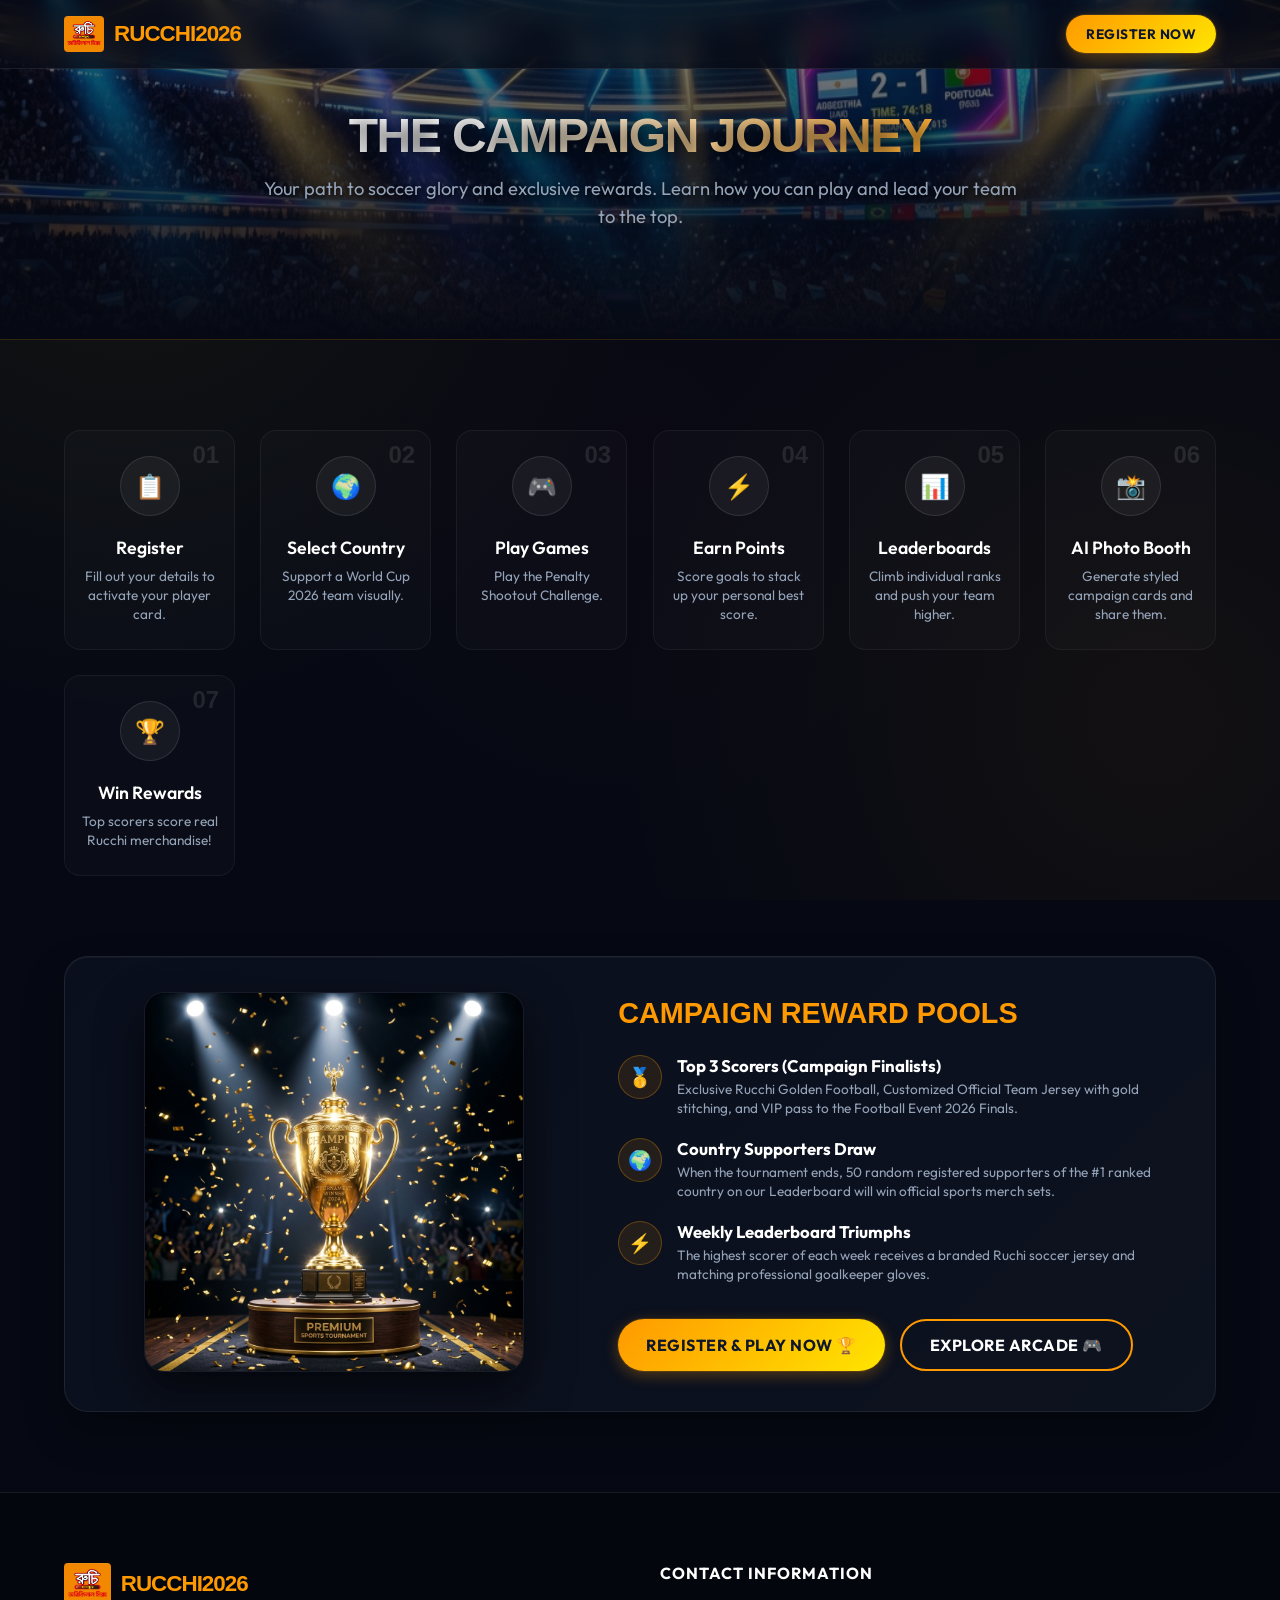
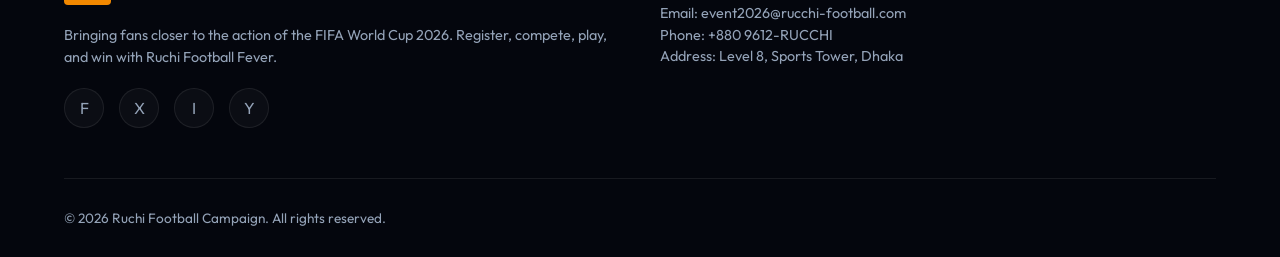
==== campaign.html @ 3c487879 "Initial responsive football campaign site" ====
<!DOCTYPE html>
<html lang="en">
<head>
  <meta charset="UTF-8">
  <meta name="viewport" content="width=device-width, initial-scale=1.0">
  <title>Campaign Overview & Rewards - Ruchi Football 2026</title>
  <link rel="stylesheet" href="styles.css">
</head>
<body>

  <!-- ==========================================
       NAVIGATION BAR
       ========================================== -->
  <nav class="navbar" id="navbar">
    <a href="index.html" class="logo" style="display: flex; align-items: center; gap: 10px;">
      <img src="assets/images/ruchi_logo.jpg" alt="Ruchi Logo" style="height: 36px; width: auto; border-radius: 4px;">
      <span>RUCCHI<span>2026</span></span>
    </a>

    
    <div class="nav-cta">
      <a href="registration.html" class="btn btn-primary" style="padding: 10px 20px; font-size: 0.85rem;">Register Now</a>
    </div>
  </nav>

  <!-- ==========================================
       CAMPAIGN OVERVIEW HEADER
       ========================================== -->
  <section class="subpage-header">
    <div class="hero-parallax-bg" style="background-image: url('assets/images/stadium_hero.png');"></div>
    <div class="subpage-header-content">
      <h2>The Campaign Journey</h2>
      <p>Your path to soccer glory and exclusive rewards. Learn how you can play and lead your team to the top.</p>
    </div>
  </section>

  <section class="campaign-overview-page reveal-item" style="padding-top: 50px;">
    <div class="overview-flow" style="margin-bottom: 80px;">
      <div class="flow-step reveal-item reveal-stagger-1">
        <span class="step-num">01</span>
        <div class="step-icon">📋</div>
        <h3>Register</h3>
        <p>Fill out your details to activate your player card.</p>
      </div>
      <div class="flow-step reveal-item reveal-stagger-2">
        <span class="step-num">02</span>
        <div class="step-icon">🌍</div>
        <h3>Select Country</h3>
        <p>Support a World Cup 2026 team visually.</p>
      </div>
      <div class="flow-step reveal-item reveal-stagger-3">
        <span class="step-num">03</span>
        <div class="step-icon">🎮</div>
        <h3>Play Games</h3>
        <p>Play the Penalty Shootout Challenge.</p>
      </div>
      <div class="flow-step reveal-item reveal-stagger-4">
        <span class="step-num">04</span>
        <div class="step-icon">⚡</div>
        <h3>Earn Points</h3>
        <p>Score goals to stack up your personal best score.</p>
      </div>
      <div class="flow-step reveal-item reveal-stagger-5">
        <span class="step-num">05</span>
        <div class="step-icon">📊</div>
        <h3>Leaderboards</h3>
        <p>Climb individual ranks and push your team higher.</p>
      </div>
      <div class="flow-step reveal-item reveal-stagger-6">
        <span class="step-num">06</span>
        <div class="step-icon">📸</div>
        <h3>AI Photo Booth</h3>
        <p>Generate styled campaign cards and share them.</p>
      </div>
      <div class="flow-step reveal-item reveal-stagger-7">
        <span class="step-num">07</span>
        <div class="step-icon">🏆</div>
        <h3>Win Rewards</h3>
        <p>Top scorers score real Rucchi merchandise!</p>
      </div>
    </div>

    <!-- ==========================================
         REWARDS / WINNER SECTION
         ========================================= -->
    <div class="glass-card rewards-grid reveal-item" style="margin-top: 50px;">
      <div class="rewards-showcase">
        <img src="assets/images/winner_trophy.png" alt="Ruchi Cup Trophy" class="rewards-trophy-img">
      </div>
      
      <div class="rewards-content">
        <h3 style="font-family: var(--font-display); font-size: 1.8rem; text-transform: uppercase; color: var(--primary-neon); margin-bottom: 25px;">Campaign Reward Pools</h3>
        
        <div class="rewards-list">
          <div class="reward-item reveal-item reveal-stagger-1">
            <div class="reward-icon" style="background: rgba(255, 153, 0, 0.1); border-color: rgba(255, 153, 0, 0.3); color: var(--primary-neon);">🥇</div>
            <div class="reward-details">
              <h4>Top 3 Scorers (Campaign Finalists)</h4>
              <p>Exclusive Rucchi Golden Football, Customized Official Team Jersey with gold stitching, and VIP pass to the Football Event 2026 Finals.</p>
            </div>
          </div>
          
          <div class="reward-item reveal-item reveal-stagger-2">
            <div class="reward-icon" style="background: rgba(255, 153, 0, 0.1); border-color: rgba(255, 153, 0, 0.3); color: var(--primary-neon);">🌍</div>
            <div class="reward-details">
              <h4>Country Supporters Draw</h4>
              <p>When the tournament ends, 50 random registered supporters of the #1 ranked country on our Leaderboard will win official sports merch sets.</p>
            </div>
          </div>
          
          <div class="reward-item reveal-item reveal-stagger-3">
            <div class="reward-icon" style="background: rgba(255, 153, 0, 0.1); border-color: rgba(255, 153, 0, 0.3); color: var(--primary-neon);">⚡</div>
            <div class="reward-details">
              <h4>Weekly Leaderboard Triumphs</h4>
              <p>The highest scorer of each week receives a branded Ruchi soccer jersey and matching professional goalkeeper gloves.</p>
            </div>
          </div>
        </div>
        
        <div style="display: flex; gap: 15px;" class="reveal-item reveal-stagger-4">
          <a href="registration.html" class="btn btn-primary">Register & Play Now 🏆</a>
          <a href="games.html" class="btn btn-secondary">Explore arcade 🎮</a>
        </div>
      </div>
    </div>
  </section>

  <!-- ==========================================
       FOOTER
       ========================================== -->
  <footer class="footer">
    <div class="footer-grid">
      <div class="footer-col">
        <a href="index.html" class="logo" style="display: flex; align-items: center; gap: 10px;">
          <img src="assets/images/ruchi_logo.jpg" alt="Ruchi Logo" style="height: 42px; width: auto; border-radius: 4px;">
          <span>RUCCHI<span>2026</span></span>
        </a>
        <p>Bringing fans closer to the action of the FIFA World Cup 2026. Register, compete, play, and win with Ruchi Football Fever.</p>
        <div class="footer-socials">
          <a href="#" class="social-icon">F</a>
          <a href="#" class="social-icon">X</a>
          <a href="#" class="social-icon">I</a>
          <a href="#" class="social-icon">Y</a>
        </div>
      </div>

      
      <div class="footer-col">
        <h4>Contact Information</h4>
        <p>Email: event2026@rucchi-football.com<br>Phone: +880 9612-RUCCHI<br>Address: Level 8, Sports Tower, Dhaka</p>
      </div>
    </div>
    
    <div class="footer-bottom">
      <p>&copy; 2026 Ruchi Football Campaign. All rights reserved.</p>
    </div>
  </footer>

  <!-- Scripts -->
  <script src="app.js"></script>
</body>
</html>
---- styles.css ----
/* ==========================================
   RUCCHI FOOTBALL FEVER 2026 DESIGN SYSTEM
   ========================================== */

@import url('https://fonts.googleapis.com/css2?family=Outfit:wght@300;400;500;600;700;800;900&family=Syncopate:wght@700&display=swap');

:root {
  /* Color Palette (HSL & Hex) */
  --bg-stadium: #060913;
  --bg-stadium-rgb: 6, 9, 19;
  --bg-card: rgba(15, 23, 42, 0.65);
  --bg-card-hover: rgba(23, 37, 66, 0.8);
  
  --primary-neon: #ff9900; /* Ruchi Orange */
  --primary-neon-rgb: 255, 153, 0;
  --accent-red: #d80027;    /* Ruchi Red */
  --accent-red-rgb: 216, 0, 39;
  --accent-blue: #ffe500;   /* Ruchi Yellow */
  --accent-blue-rgb: 255, 229, 0;
  --accent-gold: #ffc107;   /* Trophy Gold */
  
  --text-white: #ffffff;
  --text-gray: #94a3b8;
  --text-dark: #0f172a;
  
  --font-display: 'Syncopate', sans-serif;
  --font-primary: 'Outfit', sans-serif;
  
  --border-glass: rgba(255, 255, 255, 0.08);
  --border-neon: rgba(255, 153, 0, 0.25);
  
  --shadow-neon: 0 0 15px rgba(255, 153, 0, 0.35);
  --shadow-gold: 0 0 15px rgba(255, 193, 7, 0.35);
  --shadow-blue: 0 0 15px rgba(255, 229, 0, 0.35);
  --transition-smooth: all 0.3s cubic-bezier(0.4, 0, 0.2, 1);
}

/* Base Reset & Typography */
* {
  box-sizing: border-box;
  margin: 0;
  padding: 0;
}

html {
  scroll-behavior: smooth;
  font-size: 16px;
  background-color: var(--bg-stadium);
  color: var(--text-white);
  font-family: var(--font-primary);
  overflow-x: hidden;
}

body {
  min-height: 100vh;
  position: relative;
  background-image: 
    radial-gradient(circle at 10% 20%, rgba(255, 229, 0, 0.05) 0%, transparent 40%),
    radial-gradient(circle at 90% 80%, rgba(255, 153, 0, 0.05) 0%, transparent 40%),
    radial-gradient(circle at 50% 50%, rgba(216, 0, 39, 0.02) 0%, transparent 50%);
  background-attachment: fixed;
}

/* Custom Scrollbar */
::-webkit-scrollbar {
  width: 10px;
}
::-webkit-scrollbar-track {
  background: var(--bg-stadium);
}
::-webkit-scrollbar-thumb {
  background: rgba(255, 153, 0, 0.2);
  border-radius: 5px;
  border: 2px solid var(--bg-stadium);
}
::-webkit-scrollbar-thumb:hover {
  background: var(--primary-neon);
}

/* ==========================================
   REUSABLE COMPONENTS & UTILITIES
   ========================================== */

section {
  padding: 100px 5% 80px 5%;
  max-width: 1400px;
  margin: 0 auto;
  position: relative;
}

.section-title {
  text-align: center;
  margin-bottom: 50px;
}

.section-title h2 {
  font-family: var(--font-display);
  font-size: 2.5rem;
  letter-spacing: -1px;
  text-transform: uppercase;
  margin-bottom: 15px;
  background: linear-gradient(135deg, #fff 30%, var(--primary-neon));
  -webkit-background-clip: text;
  -webkit-text-fill-color: transparent;
}

.section-title p {
  color: var(--text-gray);
  font-size: 1.1rem;
  max-width: 600px;
  margin: 0 auto;
}

/* Buttons */
.btn {
  display: inline-flex;
  align-items: center;
  justify-content: center;
  gap: 10px;
  padding: 14px 28px;
  border-radius: 50px;
  font-family: var(--font-primary);
  font-weight: 700;
  font-size: 1rem;
  text-transform: uppercase;
  letter-spacing: 0.5px;
  cursor: pointer;
  transition: var(--transition-smooth);
  text-decoration: none;
  border: none;
}

.btn-primary {
  background: linear-gradient(135deg, var(--primary-neon), #ffe500);
  color: var(--text-dark);
  box-shadow: 0 4px 15px rgba(255, 153, 0, 0.3), 0 0 0 1px rgba(255, 153, 0, 0.15);
  position: relative;
  overflow: hidden;
}

.btn-primary::after {
  content: '';
  position: absolute;
  top: 0;
  left: -50%;
  width: 200%;
  height: 100%;
  background: linear-gradient(
    to right,
    rgba(255, 255, 255, 0) 0%,
    rgba(255, 255, 255, 0.3) 50%,
    rgba(255, 255, 255, 0) 100%
  );
  transform: skewX(-25deg);
  transition: 0.75s;
  opacity: 0;
}

.btn-primary:hover {
  transform: translateY(-3px);
  box-shadow: 0 0 25px rgba(255, 153, 0, 0.6);
}

.btn-primary:hover::after {
  left: 125%;
  opacity: 1;
}

.btn-secondary {
  background: transparent;
  color: var(--text-white);
  border: 2px solid var(--primary-neon);
}

.btn-secondary:hover {
  background: rgba(255, 153, 0, 0.1);
  transform: translateY(-3px);
  box-shadow: var(--shadow-neon);
}

.btn-accent {
  background: linear-gradient(135deg, var(--accent-red), #e6004c);
  color: var(--text-white);
  box-shadow: 0 0 15px rgba(255, 51, 102, 0.4);
}

.btn-accent:hover {
  transform: translateY(-3px);
  box-shadow: 0 0 25px rgba(255, 51, 102, 0.6);
}

.btn-disabled {
  background: rgba(255, 255, 255, 0.05);
  border: 1px solid rgba(255, 255, 255, 0.1);
  color: var(--text-gray);
  cursor: not-allowed;
  pointer-events: none;
}

/* Glass Card */
.glass-card {
  background: linear-gradient(135deg, rgba(15, 23, 42, 0.45), rgba(30, 41, 59, 0.3));
  backdrop-filter: blur(20px);
  -webkit-backdrop-filter: blur(20px);
  border: 1px solid rgba(255, 255, 255, 0.08);
  border-radius: 24px;
  padding: 35px;
  box-shadow: 0 20px 40px rgba(0, 0, 0, 0.3), inset 0 1px 1px rgba(255, 255, 255, 0.05);
  transition: transform 0.4s cubic-bezier(0.165, 0.84, 0.44, 1),
              border-color 0.3s ease,
              box-shadow 0.3s ease,
              background 0.3s ease;
}

.glass-card:hover {
  border-color: rgba(255, 153, 0, 0.35);
  background: linear-gradient(135deg, rgba(23, 37, 66, 0.65), rgba(15, 23, 42, 0.5));
  transform: translateY(-8px);
  box-shadow: 0 25px 50px rgba(0, 0, 0, 0.4), 
              0 0 20px rgba(255, 153, 0, 0.15);
}

/* ==========================================
   NAVIGATION BAR
   ========================================== */

.navbar {
  position: fixed;
  top: 0;
  left: 0;
  width: 100%;
  z-index: 1000;
  background: rgba(6, 9, 19, 0.75);
  backdrop-filter: blur(12px);
  -webkit-backdrop-filter: blur(12px);
  border-bottom: 1px solid var(--border-glass);
  padding: 15px 5%;
  display: flex;
  justify-content: space-between;
  align-items: center;
  transition: var(--transition-smooth);
}

.navbar.scrolled {
  padding: 10px 5%;
  background: rgba(6, 9, 19, 0.95);
  box-shadow: 0 5px 25px rgba(0,0,0,0.5);
}

.logo {
  display: flex;
  align-items: center;
  gap: 10px;
  font-family: var(--font-display);
  font-size: 1.4rem;
  font-weight: 700;
  color: var(--text-white);
  text-decoration: none;
  letter-spacing: -1px;
}

.logo span {
  color: var(--primary-neon);
}

.logo-ball {
  display: inline-block;
  animation: rotateBall 15s linear infinite;
}

@keyframes rotateBall {
  to { transform: rotate(360deg); }
}

.nav-links {
  display: flex;
  list-style: none;
  gap: 25px;
}

.nav-links a {
  color: var(--text-gray);
  text-decoration: none;
  font-weight: 500;
  font-size: 0.95rem;
  transition: var(--transition-smooth);
  position: relative;
  padding: 5px 0;
}

.nav-links a:hover,
.nav-links a.active {
  color: var(--primary-neon);
}

.nav-links a::after {
  content: '';
  position: absolute;
  bottom: 0;
  left: 0;
  width: 0;
  height: 2px;
  background: var(--primary-neon);
  transition: var(--transition-smooth);
}

.nav-links a:hover::after,
.nav-links a.active::after {
  width: 100%;
}

.nav-cta {
  display: flex;
  align-items: center;
}

.menu-toggle {
  display: none;
  flex-direction: column;
  gap: 5px;
  cursor: pointer;
}

.menu-toggle span {
  display: block;
  width: 25px;
  height: 3px;
  background-color: var(--text-white);
  border-radius: 3px;
  transition: var(--transition-smooth);
}

/* ==========================================
   HERO SECTION
   ========================================== */

.hero {
  min-height: 100vh;
  display: flex;
  align-items: center;
  justify-content: center;
  padding-top: 120px;
  position: relative;
  overflow: hidden;
}

.hero::before {
  content: '';
  position: absolute;
  top: 0;
  left: 0;
  width: 100%;
  height: 100%;
  background: linear-gradient(180deg, rgba(6, 9, 19, 0.4) 0%, var(--bg-stadium) 100%);
  z-index: 1;
}

.hero-parallax-bg {
  position: absolute;
  top: 0;
  left: 0;
  width: 100%;
  height: 135%;
  background-size: cover;
  background-position: center;
  background-repeat: no-repeat;
  z-index: 0;
  will-change: transform;
  transform: translate3d(0, 0, 0);
}

.hero-content {
  z-index: 2;
  text-align: center;
  max-width: 900px;
  display: flex;
  flex-direction: column;
  align-items: center;
}

.badge-tag {
  background: rgba(255, 153, 0, 0.1);
  color: var(--primary-neon);
  border: 1px solid rgba(255, 153, 0, 0.3);
  padding: 8px 16px;
  border-radius: 50px;
  font-weight: 700;
  font-size: 0.85rem;
  letter-spacing: 2px;
  text-transform: uppercase;
  margin-bottom: 25px;
  box-shadow: 0 0 10px rgba(255, 153, 0, 0.1);
  animation: pulseNeon 2s infinite alternate;
}

@keyframes pulseNeon {
  from { box-shadow: 0 0 5px rgba(255, 153, 0, 0.1); }
  to { box-shadow: 0 0 15px rgba(255, 153, 0, 0.4); border-color: var(--primary-neon); }
}

.hero-content h1 {
  font-family: var(--font-display);
  font-size: clamp(2.5rem, 6vw, 4.5rem);
  text-transform: uppercase;
  line-height: 1.05;
  letter-spacing: -2px;
  margin-bottom: 20px;
  text-shadow: 0 0 30px rgba(0,0,0,0.8);
}

.hero-content h1 span {
  display: block;
  background: linear-gradient(90deg, var(--primary-neon), var(--accent-blue));
  -webkit-background-clip: text;
  -webkit-text-fill-color: transparent;
}

.hero-content p {
  font-size: clamp(1rem, 2vw, 1.25rem);
  color: var(--text-gray);
  max-width: 650px;
  margin-bottom: 40px;
  line-height: 1.6;
}

.hero-actions {
  display: flex;
  gap: 20px;
  margin-bottom: 50px;
}

/* Countdown Timer */
.countdown-container {
  display: flex;
  gap: 15px;
  background: rgba(15, 23, 42, 0.5);
  backdrop-filter: blur(10px);
  border: 1px solid var(--border-glass);
  padding: 20px 30px;
  border-radius: 20px;
  box-shadow: 0 15px 35px rgba(0,0,0,0.3);
}

.countdown-box {
  display: flex;
  flex-direction: column;
  align-items: center;
  min-width: 80px;
}

.countdown-num {
  font-family: var(--font-display);
  font-size: 2.2rem;
  color: var(--primary-neon);
  text-shadow: var(--shadow-neon);
}

.countdown-label {
  font-size: 0.75rem;
  text-transform: uppercase;
  color: var(--text-gray);
  letter-spacing: 1px;
  margin-top: 5px;
}

.countdown-divider {
  font-family: var(--font-display);
  font-size: 2rem;
  color: rgba(255, 255, 255, 0.2);
  align-self: center;
}

/* ==========================================
   CAMPAIGN OVERVIEW (JOURNEY)
   ========================================== */

.overview-flow {
  display: grid;
  grid-template-columns: repeat(auto-fit, minmax(170px, 1fr));
  gap: 25px;
  margin-top: 40px;
  position: relative;
}

.flow-step {
  text-align: center;
  position: relative;
  padding: 25px 15px;
  background: rgba(255, 255, 255, 0.02);
  border: 1px solid rgba(255,255,255,0.05);
  border-radius: 16px;
  transition: var(--transition-smooth);
}

.flow-step:hover {
  transform: translateY(-5px);
  background: rgba(255, 153, 0, 0.05);
  border-color: rgba(255, 153, 0, 0.2);
  box-shadow: var(--shadow-neon);
}

.step-num {
  position: absolute;
  top: 10px;
  right: 15px;
  font-family: var(--font-display);
  font-size: 1.5rem;
  color: rgba(255, 255, 255, 0.1);
  font-weight: 800;
  transition: var(--transition-smooth);
}

.flow-step:hover .step-num {
  color: var(--primary-neon);
  text-shadow: var(--shadow-neon);
}

.step-icon {
  width: 60px;
  height: 60px;
  border-radius: 50%;
  background: rgba(255, 255, 255, 0.05);
  display: flex;
  align-items: center;
  justify-content: center;
  margin: 0 auto 20px auto;
  font-size: 1.5rem;
  color: var(--accent-blue);
  border: 1px solid rgba(255,255,255,0.1);
  transition: var(--transition-smooth);
}

.flow-step:hover .step-icon {
  background: var(--primary-neon);
  color: var(--text-dark);
  border-color: var(--primary-neon);
  box-shadow: var(--shadow-neon);
  transform: scale(1.1);
}

.flow-step h3 {
  font-size: 1.1rem;
  font-weight: 600;
  margin-bottom: 8px;
}

.flow-step p {
  font-size: 0.85rem;
  color: var(--text-gray);
  line-height: 1.4;
}

/* ==========================================
   REGISTRATION & COUNTRY SELECTION
   ========================================== */

.registration-container {
  display: grid;
  grid-template-columns: 1fr;
  gap: 40px;
  max-width: 900px;
  margin: 0 auto;
}

.reg-form-wrap {
  width: 100%;
}

.reg-grid {
  display: grid;
  grid-template-columns: 1fr 1fr;
  gap: 20px;
  margin-bottom: 25px;
}

.form-group {
  display: flex;
  flex-direction: column;
  gap: 8px;
}

.form-group.full-width {
  grid-column: 1 / -1;
}

.form-group label {
  font-size: 0.9rem;
  font-weight: 600;
  color: var(--text-white);
  letter-spacing: 0.5px;
  text-transform: uppercase;
}

.form-group input,
.form-group select {
  background: rgba(15, 23, 42, 0.7);
  border: 1px solid var(--border-glass);
  padding: 14px 18px;
  border-radius: 12px;
  color: var(--text-white);
  font-family: var(--font-primary);
  font-size: 1rem;
  transition: var(--transition-smooth);
}

.form-group input:focus,
.form-group select:focus {
  outline: none;
  border-color: var(--primary-neon);
  box-shadow: 0 0 10px rgba(255, 153, 0, 0.2);
}

/* Image Upload Block */
.image-upload-box {
  border: 2px dashed rgba(255, 255, 255, 0.15);
  padding: 20px;
  border-radius: 12px;
  text-align: center;
  cursor: pointer;
  transition: var(--transition-smooth);
  background: rgba(255, 255, 255, 0.01);
  position: relative;
  overflow: hidden;
}

.image-upload-box:hover {
  border-color: var(--primary-neon);
  background: rgba(255, 153, 0, 0.02);
}

.upload-icon {
  font-size: 2rem;
  color: var(--text-gray);
  margin-bottom: 10px;
}

.image-upload-box p {
  font-size: 0.85rem;
  color: var(--text-gray);
}

.image-upload-box input[type="file"] {
  position: absolute;
  top: 0;
  left: 0;
  width: 100%;
  height: 100%;
  opacity: 0;
  cursor: pointer;
}

.uploaded-preview-img {
  width: 80px;
  height: 80px;
  border-radius: 50%;
  object-fit: cover;
  border: 2px solid var(--primary-neon);
  margin-top: 10px;
}

/* Terms checkbox */
.terms-wrap {
  display: flex;
  align-items: center;
  gap: 10px;
  margin-bottom: 30px;
}

.terms-wrap input[type="checkbox"] {
  width: 18px;
  height: 18px;
  accent-color: var(--primary-neon);
  cursor: pointer;
}

.terms-wrap label {
  font-size: 0.85rem;
  color: var(--text-gray);
  cursor: pointer;
}

/* Country Selection UI */
.country-selection-ui {
  margin-top: 40px;
  border-top: 1px solid var(--border-glass);
  padding-top: 40px;
}

.country-grid {
  display: grid;
  grid-template-columns: repeat(auto-fill, minmax(130px, 1fr));
  gap: 15px;
  margin-top: 20px;
}

.country-card {
  background: rgba(15, 23, 42, 0.6);
  border: 1px solid var(--border-glass);
  border-radius: 12px;
  padding: 15px;
  text-align: center;
  cursor: pointer;
  position: relative;
  transition: var(--transition-smooth);
}

.country-card:hover {
  background: rgba(255, 255, 255, 0.05);
  border-color: rgba(255, 255, 255, 0.15);
  transform: translateY(-2px);
}

.country-card.selected {
  border-color: var(--primary-neon);
  background: rgba(255, 153, 0, 0.08);
  box-shadow: var(--shadow-neon);
}
.flag-img {
  height: 32px;
  width: 48px;
  border-radius: 4px;
  margin: 0 auto 8px auto;
  display: block;
  box-shadow: 0 4px 10px rgba(0,0,0,0.35);
  border: 1px solid rgba(255, 255, 255, 0.1);
  object-fit: cover;
}

.country-name {
  font-size: 0.9rem;
  font-weight: 700;
  display: block;
  margin-bottom: 10px;
  color: var(--text-white);
}

.support-btn {
  font-size: 0.75rem;
  padding: 5px 10px;
  background: rgba(255, 255, 255, 0.05);
  border: 1px solid rgba(255, 255, 255, 0.15);
  border-radius: 20px;
  color: var(--text-gray);
  font-weight: 700;
  transition: var(--transition-smooth);
}

.country-card:hover .support-btn {
  color: var(--text-white);
  background: rgba(255,255,255,0.1);
}

.country-card.selected .support-btn {
  background: var(--primary-neon);
  color: var(--text-dark);
  border-color: var(--primary-neon);
}

.checkmark {
  position: absolute;
  top: 8px;
  right: 8px;
  width: 18px;
  height: 18px;
  background: var(--primary-neon);
  color: var(--text-dark);
  border-radius: 50%;
  font-size: 0.7rem;
  display: flex;
  align-items: center;
  justify-content: center;
  font-weight: 800;
  opacity: 0;
  transform: scale(0.5);
  transition: var(--transition-smooth);
}

.country-card.selected .checkmark {
  opacity: 1;
  transform: scale(1);
}

/* Success Card State */
.reg-success-card {
  text-align: center;
  padding: 50px 30px;
}

.success-badge {
  width: 80px;
  height: 80px;
  border-radius: 50%;
  background: rgba(255, 153, 0, 0.1);
  color: var(--primary-neon);
  font-size: 3rem;
  display: flex;
  align-items: center;
  justify-content: center;
  margin: 0 auto 25px auto;
  border: 2px solid var(--primary-neon);
  box-shadow: var(--shadow-neon);
  animation: zoomSuccess 0.5s cubic-bezier(0.175, 0.885, 0.32, 1.275);
}

@keyframes zoomSuccess {
  from { transform: scale(0); opacity: 0; }
  to { transform: scale(1); opacity: 1; }
}

.success-meta {
  margin: 20px 0 35px 0;
  display: inline-flex;
  gap: 15px;
  background: rgba(255,255,255,0.03);
  padding: 15px 25px;
  border-radius: 12px;
  border: 1px solid var(--border-glass);
}

.success-meta-item {
  text-align: left;
}

.success-meta-label {
  font-size: 0.75rem;
  color: var(--text-gray);
  text-transform: uppercase;
}

.success-meta-val {
  font-size: 1.1rem;
  font-weight: 700;
  color: var(--text-white);
}

/* ==========================================
   GAMES SECTION
   ========================================== */

.games-grid {
  display: grid;
  grid-template-columns: 1fr 1fr;
  gap: 30px;
  margin-top: 20px;
}

.game-card {
  overflow: hidden;
  position: relative;
  display: flex;
  flex-direction: column;
}

.game-thumb-wrap {
  width: 100%;
  height: 220px;
  overflow: hidden;
  position: relative;
  border-radius: 12px;
  margin-bottom: 20px;
}

.game-thumb {
  width: 100%;
  height: 100%;
  object-fit: cover;
  transition: var(--transition-smooth);
}

.game-card:hover .game-thumb {
  transform: scale(1.05);
}

.game-badge {
  position: absolute;
  top: 15px;
  left: 15px;
  background: rgba(6, 9, 19, 0.8);
  border: 1px solid var(--primary-neon);
  color: var(--primary-neon);
  padding: 4px 10px;
  border-radius: 5px;
  font-size: 0.75rem;
  font-weight: 700;
  letter-spacing: 1px;
  text-transform: uppercase;
}

.game-card h3 {
  font-size: 1.5rem;
  font-weight: 700;
  margin-bottom: 10px;
  display: flex;
  align-items: center;
  justify-content: space-between;
}

.game-score-badge {
  font-size: 0.85rem;
  color: var(--accent-blue);
  background: rgba(0, 240, 255, 0.1);
  border: 1px solid rgba(0, 240, 255, 0.2);
  padding: 3px 8px;
  border-radius: 4px;
}

.game-card p {
  color: var(--text-gray);
  font-size: 0.95rem;
  line-height: 1.5;
  margin-bottom: 25px;
  flex-grow: 1;
}

.game-rules-list {
  background: rgba(255, 255, 255, 0.02);
  border-radius: 8px;
  padding: 12px 18px;
  margin-bottom: 20px;
  list-style: none;
  font-size: 0.85rem;
  color: var(--text-gray);
}

.game-rules-list li {
  margin-bottom: 6px;
  position: relative;
  padding-left: 15px;
}

.game-rules-list li::before {
  content: '⚡';
  position: absolute;
  left: 0;
  color: var(--primary-neon);
}

/* Gameplay Interactive Overlay Modal */
.game-modal {
  position: fixed;
  top: 0;
  left: 0;
  width: 100%;
  height: 100%;
  z-index: 2000;
  background: rgba(6, 9, 19, 0.95);
  display: none; /* JS toggles flex */
  align-items: center;
  justify-content: center;
  padding: 20px;
}

.game-modal-content {
  width: 100%;
  max-width: 800px;
  background: var(--bg-stadium);
  border: 2px solid var(--border-glass);
  border-radius: 20px;
  box-shadow: 0 0 50px rgba(0, 0, 0, 0.8), var(--shadow-neon);
  overflow: hidden;
  display: flex;
  flex-direction: column;
}

.game-modal-header {
  padding: 20px;
  background: rgba(255, 255, 255, 0.02);
  border-bottom: 1px solid var(--border-glass);
  display: flex;
  justify-content: space-between;
  align-items: center;
}

.game-modal-header h3 {
  font-family: var(--font-display);
  font-size: 1.3rem;
  color: var(--primary-neon);
  text-transform: uppercase;
}

.game-modal-close {
  font-size: 2rem;
  background: transparent;
  border: none;
  color: var(--text-gray);
  cursor: pointer;
  transition: var(--transition-smooth);
}

.game-modal-close:hover {
  color: var(--accent-red);
}

.game-canvas-container {
  position: relative;
  width: 100%;
  background: #000;
  display: flex;
  align-items: center;
  justify-content: center;
  aspect-ratio: 16 / 9;
}

.game-canvas-container canvas {
  width: 100%;
  height: 100%;
  display: block;
}

/* Score HUD */
.game-hud {
  position: absolute;
  top: 15px;
  left: 15px;
  right: 15px;
  display: flex;
  justify-content: space-between;
  pointer-events: none;
  z-index: 10;
}

.hud-item {
  background: rgba(0, 0, 0, 0.7);
  border: 1px solid rgba(255,255,255,0.1);
  padding: 8px 15px;
  border-radius: 8px;
  font-family: var(--font-display);
  font-size: 1.1rem;
  color: var(--text-white);
  display: flex;
  gap: 8px;
}

.hud-item span {
  color: var(--primary-neon);
}

.game-start-overlay {
  position: absolute;
  top: 0;
  left: 0;
  width: 100%;
  height: 100%;
  background: rgba(0,0,0,0.85);
  display: flex;
  flex-direction: column;
  align-items: center;
  justify-content: center;
  z-index: 20;
  padding: 20px;
  text-align: center;
}

.game-start-overlay h4 {
  font-family: var(--font-display);
  font-size: 2.2rem;
  margin-bottom: 15px;
  text-transform: uppercase;
}

.game-start-overlay p {
  color: var(--text-gray);
  max-width: 450px;
  margin-bottom: 25px;
  font-size: 0.95rem;
}

/* Score Board / Result UI in Modal */
.game-result-overlay {
  position: absolute;
  top: 0;
  left: 0;
  width: 100%;
  height: 100%;
  background: rgba(6, 9, 19, 0.95);
  display: none; /* Toggled by JS */
  flex-direction: column;
  align-items: center;
  justify-content: center;
  z-index: 30;
  padding: 30px;
}

.scoreboard-ui {
  background: rgba(15, 23, 42, 0.8);
  border: 2px solid var(--accent-blue);
  box-shadow: var(--shadow-blue);
  border-radius: 16px;
  padding: 25px 40px;
  width: 100%;
  max-width: 500px;
  text-align: center;
  margin-bottom: 30px;
}

.scoreboard-title {
  font-family: var(--font-display);
  font-size: 1.4rem;
  color: var(--accent-blue);
  letter-spacing: 1px;
  text-transform: uppercase;
  margin-bottom: 20px;
  border-bottom: 1px solid rgba(255, 229, 0, 0.2);
  padding-bottom: 10px;
}

.scoreboard-score-grid {
  display: grid;
  grid-template-columns: 1fr 1fr;
  gap: 20px;
  margin-bottom: 20px;
}

.scoreboard-col {
  display: flex;
  flex-direction: column;
}

.scoreboard-col-label {
  font-size: 0.8rem;
  color: var(--text-gray);
  text-transform: uppercase;
  letter-spacing: 0.5px;
}

.scoreboard-col-val {
  font-family: var(--font-display);
  font-size: 2.2rem;
  font-weight: 900;
  color: var(--text-white);
  margin-top: 5px;
}

.scoreboard-col-val.neon-green {
  color: var(--primary-neon);
  text-shadow: var(--shadow-neon);
}

.scoreboard-col-val.neon-blue {
  color: var(--accent-blue);
  text-shadow: var(--shadow-blue);
}

.scoreboard-ranking {
  background: rgba(255, 255, 255, 0.03);
  border-radius: 8px;
  padding: 10px;
  font-size: 0.95rem;
  font-weight: 600;
  color: var(--accent-gold);
}

.result-actions {
  display: flex;
  gap: 15px;
}

/* ==========================================
   LEADERBOARD SECTION
   ========================================== */

.leaderboard-container {
  display: flex;
  flex-direction: column;
  align-items: center;
}

.leaderboard-tabs {
  display: inline-flex;
  background: rgba(15, 23, 42, 0.6);
  border: 1px solid var(--border-glass);
  padding: 6px;
  border-radius: 50px;
  margin-bottom: 40px;
}

.leaderboard-tab-btn {
  background: transparent;
  border: none;
  color: var(--text-gray);
  font-family: var(--font-primary);
  font-size: 1rem;
  font-weight: 700;
  text-transform: uppercase;
  padding: 12px 30px;
  border-radius: 50px;
  cursor: pointer;
  transition: var(--transition-smooth);
}

.leaderboard-tab-btn.active {
  background: var(--primary-neon);
  color: var(--text-dark);
  box-shadow: var(--shadow-neon);
}

.leaderboard-panels {
  width: 100%;
  max-width: 900px;
}

.leaderboard-panel {
  display: none; /* Controlled by JS */
  animation: fadeIn 0.4s ease;
}

.leaderboard-panel.active {
  display: block;
}

@keyframes fadeIn {
  from { opacity: 0; transform: translateY(10px); }
  to { opacity: 1; transform: translateY(0); }
}

.scoreboard-table-wrap {
  width: 100%;
  overflow-x: auto;
  border: 1px solid var(--border-glass);
  border-radius: 16px;
  background: rgba(15, 23, 42, 0.4);
  backdrop-filter: blur(10px);
}

.scoreboard-table {
  width: 100%;
  border-collapse: collapse;
  text-align: left;
  min-width: 600px;
}

.scoreboard-table th {
  background: rgba(255, 255, 255, 0.02);
  padding: 18px 24px;
  font-size: 0.85rem;
  font-weight: 700;
  text-transform: uppercase;
  letter-spacing: 1px;
  color: var(--text-gray);
  border-bottom: 1px solid var(--border-glass);
}

.scoreboard-table td {
  padding: 16px 24px;
  border-bottom: 1px solid rgba(255, 255, 255, 0.03);
  font-weight: 500;
  font-size: 0.95rem;
  color: var(--text-white);
  transition: var(--transition-smooth);
}

.scoreboard-table tr:last-child td {
  border-bottom: none;
}

.scoreboard-table tr:hover td {
  background: rgba(255,255,255,0.02);
}

.scoreboard-table tr.user-row td {
  background: rgba(255, 153, 0, 0.05);
  color: var(--primary-neon);
  font-weight: 700;
}

/* Rank Highlights */
.rank-badge {
  display: inline-flex;
  align-items: center;
  justify-content: center;
  width: 32px;
  height: 32px;
  border-radius: 50%;
  font-weight: 800;
  font-size: 0.9rem;
}

.rank-1 .rank-badge {
  background: linear-gradient(135deg, var(--accent-gold), #b38600);
  color: var(--text-dark);
  box-shadow: var(--shadow-gold);
}

.rank-2 .rank-badge {
  background: linear-gradient(135deg, #e2e8f0, #94a3b8);
  color: var(--text-dark);
  box-shadow: 0 0 10px rgba(226, 232, 240, 0.3);
}

.rank-3 .rank-badge {
  background: linear-gradient(135deg, #cd7f32, #804a15);
  color: var(--text-white);
  box-shadow: 0 0 10px rgba(205, 127, 50, 0.3);
}

.player-info,
.country-info {
  display: flex;
  align-items: center;
  gap: 15px;
}

.player-info img {
  width: 36px;
  height: 36px;
  border-radius: 50%;
  object-fit: cover;
  border: 1px solid var(--border-glass);
}

.country-flag-sm {
  font-size: 1.4rem;
}

.score-col {
  font-family: var(--font-display);
  font-size: 1.1rem;
  font-weight: 900;
}

.rank-1 .score-col { color: var(--accent-gold); }
.rank-2 .score-col { color: #e2e8f0; }
.rank-3 .score-col { color: #cd7f32; }

/* Progress bar inside scoreboard table */
.score-progress-wrap {
  width: 100%;
  max-width: 180px;
  height: 8px;
  background: rgba(255, 255, 255, 0.05);
  border-radius: 10px;
  overflow: hidden;
  display: inline-block;
  vertical-align: middle;
  margin-left: 10px;
}

.score-progress-bar {
  height: 100%;
  background: linear-gradient(90deg, var(--accent-blue), var(--primary-neon));
  border-radius: 10px;
  transition: width 1s ease-out;
}

/* ==========================================
   AI PHOTO BOOTH SECTION
   ========================================== */

.booth-container {
  display: grid;
  grid-template-columns: 1.1fr 0.9fr;
  gap: 40px;
  align-items: start;
}

/* Control settings on left */
.booth-controls {
  display: flex;
  flex-direction: column;
  gap: 25px;
}

.booth-step-title {
  font-size: 1.05rem;
  font-weight: 700;
  text-transform: uppercase;
  color: var(--primary-neon);
  margin-bottom: 12px;
  display: flex;
  align-items: center;
  gap: 10px;
}

.booth-step-title span {
  display: inline-flex;
  align-items: center;
  justify-content: center;
  width: 24px;
  height: 24px;
  background: var(--primary-neon);
  color: var(--text-dark);
  border-radius: 50%;
  font-size: 0.8rem;
  font-weight: 800;
}

/* Capture / Upload Options */
.booth-upload-grid {
  display: grid;
  grid-template-columns: 1fr 1fr;
  gap: 15px;
}

.booth-opt-btn {
  background: rgba(15, 23, 42, 0.6);
  border: 1px solid var(--border-glass);
  border-radius: 12px;
  padding: 20px;
  text-align: center;
  cursor: pointer;
  transition: var(--transition-smooth);
}

.booth-opt-btn:hover {
  background: var(--bg-card-hover);
  border-color: var(--primary-neon);
  transform: translateY(-2px);
}

.booth-opt-btn.active {
  border-color: var(--primary-neon);
  background: rgba(255, 153, 0, 0.05);
}

.booth-opt-icon {
  font-size: 1.8rem;
  margin-bottom: 10px;
  color: var(--primary-neon);
}

.booth-opt-btn span {
  font-weight: 700;
  font-size: 0.9rem;
}

/* Webcam feed layout */
.webcam-stream-wrap {
  grid-column: 1 / -1;
  border-radius: 12px;
  overflow: hidden;
  border: 1px solid var(--border-glass);
  background: #000;
  aspect-ratio: 4 / 3;
  display: none; /* JS toggles */
  position: relative;
}

.webcam-stream-wrap video {
  width: 100%;
  height: 100%;
  object-fit: cover;
}

.webcam-snap-btn {
  position: absolute;
  bottom: 15px;
  left: 50%;
  transform: translateX(-50%);
  background: var(--accent-red);
  color: var(--text-white);
  border: none;
  padding: 10px 20px;
  border-radius: 20px;
  font-weight: 700;
  font-size: 0.85rem;
  cursor: pointer;
  box-shadow: 0 0 15px rgba(255, 51, 102, 0.5);
  transition: var(--transition-smooth);
  z-index: 5;
}

.webcam-snap-btn:hover {
  background: #ff1a53;
  transform: translateX(-50%) scale(1.05);
}

/* Overlay Themes Grid */
.themes-grid {
  display: grid;
  grid-template-columns: repeat(auto-fill, minmax(130px, 1fr));
  gap: 12px;
}

.theme-card {
  background: rgba(15, 23, 42, 0.6);
  border: 1px solid var(--border-glass);
  border-radius: 12px;
  padding: 12px;
  text-align: center;
  cursor: pointer;
  transition: var(--transition-smooth);
}

.theme-card:hover {
  background: var(--bg-card-hover);
  border-color: rgba(255,255,255,0.15);
}

.theme-card.selected {
  border-color: var(--accent-blue);
  background: rgba(0, 240, 255, 0.08);
  box-shadow: var(--shadow-blue);
}

.theme-card-icon {
  font-size: 1.5rem;
  margin-bottom: 8px;
}

.theme-card-title {
  font-size: 0.8rem;
  font-weight: 700;
  text-transform: uppercase;
  color: var(--text-white);
  line-height: 1.2;
}

/* Live Canvas Preview Card */
.booth-preview-wrap {
  position: sticky;
  top: 100px;
}

.booth-preview-card {
  text-align: center;
}

.canvas-preview-frame {
  width: 100%;
  aspect-ratio: 4 / 5;
  background: rgba(0, 0, 0, 0.3);
  border: 1px solid var(--border-glass);
  border-radius: 12px;
  overflow: hidden;
  margin-bottom: 25px;
  display: flex;
  align-items: center;
  justify-content: center;
  position: relative;
}

.canvas-preview-frame canvas {
  max-width: 100%;
  max-height: 100%;
  object-fit: contain;
  display: block;
}

.canvas-placeholder-text {
  color: var(--text-gray);
  padding: 20px;
}

.canvas-placeholder-text svg {
  margin-bottom: 15px;
  color: var(--primary-neon);
}

.booth-preview-actions {
  display: flex;
  gap: 15px;
  justify-content: center;
}

/* ==========================================
   AI PHOTO GALLERY
   ========================================== */

.gallery-filters {
  display: flex;
  justify-content: center;
  gap: 12px;
  flex-wrap: wrap;
  margin-bottom: 40px;
}

.filter-btn {
  background: rgba(255, 255, 255, 0.03);
  border: 1px solid var(--border-glass);
  color: var(--text-gray);
  font-family: var(--font-primary);
  font-size: 0.85rem;
  font-weight: 600;
  text-transform: uppercase;
  padding: 8px 18px;
  border-radius: 30px;
  cursor: pointer;
  transition: var(--transition-smooth);
}

.filter-btn:hover,
.filter-btn.active {
  background: var(--text-white);
  color: var(--text-dark);
  border-color: var(--text-white);
}

.gallery-grid {
  display: grid;
  grid-template-columns: repeat(auto-fill, minmax(220px, 1fr));
  gap: 25px;
}

.gallery-item {
  border-radius: 16px;
  overflow: hidden;
  position: relative;
  background: rgba(15, 23, 42, 0.5);
  border: 1px solid var(--border-glass);
  display: flex;
  flex-direction: column;
}

.gallery-img-wrap {
  width: 100%;
  aspect-ratio: 4 / 5;
  overflow: hidden;
  background: #000;
  position: relative;
}

.gallery-img-wrap img {
  width: 100%;
  height: 100%;
  object-fit: cover;
  transition: var(--transition-smooth);
}

.gallery-item:hover .gallery-img-wrap img {
  transform: scale(1.03);
}

.gallery-meta {
  padding: 15px;
  display: flex;
  align-items: center;
  justify-content: space-between;
}

.gallery-user-info {
  display: flex;
  align-items: center;
  gap: 10px;
}

.gallery-user-img {
  width: 30px;
  height: 30px;
  border-radius: 50%;
  object-fit: cover;
}

.gallery-username {
  font-size: 0.85rem;
  font-weight: 700;
}

.gallery-user-flag {
  font-size: 1rem;
}

.gallery-like-btn {
  background: transparent;
  border: none;
  color: var(--text-gray);
  cursor: pointer;
  font-size: 0.9rem;
  display: flex;
  align-items: center;
  gap: 5px;
  transition: var(--transition-smooth);
}

.gallery-like-btn:hover,
.gallery-like-btn.liked {
  color: var(--accent-red);
}

.gallery-like-btn.liked svg {
  fill: var(--accent-red);
}

/* ==========================================
   REWARDS / WINNER SECTION
   ========================================== */

.rewards-grid {
  display: grid;
  grid-template-columns: 1fr 1.2fr;
  gap: 50px;
  align-items: center;
}

.rewards-showcase {
  position: relative;
  text-align: center;
}

.rewards-trophy-img {
  width: 100%;
  max-width: 380px;
  border-radius: 20px;
  box-shadow: 0 20px 45px rgba(0,0,0,0.6);
  border: 1px solid rgba(255, 255, 255, 0.05);
}

.rewards-content h3 {
  font-family: var(--font-display);
  font-size: 1.8rem;
  text-transform: uppercase;
  color: var(--accent-gold);
  margin-bottom: 25px;
}

.rewards-list {
  display: flex;
  flex-direction: column;
  gap: 20px;
  margin-bottom: 35px;
}

.reward-item {
  display: flex;
  align-items: flex-start;
  gap: 15px;
}

.reward-icon {
  background: rgba(255, 193, 7, 0.1);
  border: 1px solid rgba(255, 193, 7, 0.3);
  color: var(--accent-gold);
  width: 44px;
  height: 44px;
  min-width: 44px;
  border-radius: 50%;
  display: flex;
  align-items: center;
  justify-content: center;
  font-size: 1.2rem;
}

.reward-details h4 {
  font-size: 1.05rem;
  font-weight: 700;
  margin-bottom: 4px;
}

.reward-details p {
  font-size: 0.85rem;
  color: var(--text-gray);
  line-height: 1.4;
}

/* ==========================================
   FAQ SECTION
   ========================================== */

.faq-container {
  max-width: 850px;
  margin: 0 auto;
  display: flex;
  flex-direction: column;
  gap: 15px;
}

.faq-item {
  background: rgba(15, 23, 42, 0.5);
  border: 1px solid var(--border-glass);
  border-radius: 12px;
  overflow: hidden;
  transition: var(--transition-smooth);
}

.faq-item:hover {
  border-color: rgba(12, 242, 93, 0.15);
}

.faq-header {
  padding: 20px 25px;
  display: flex;
  justify-content: space-between;
  align-items: center;
  cursor: pointer;
  transition: var(--transition-smooth);
}

.faq-header h3 {
  font-size: 1rem;
  font-weight: 600;
  color: var(--text-white);
}

.faq-toggle-icon {
  width: 20px;
  height: 20px;
  display: flex;
  align-items: center;
  justify-content: center;
  color: var(--primary-neon);
  transition: var(--transition-smooth);
  font-size: 1.2rem;
}

.faq-item.active .faq-toggle-icon {
  transform: rotate(45deg);
  color: var(--accent-red);
}

.faq-body {
  max-height: 0;
  overflow: hidden;
  transition: max-height 0.3s cubic-bezier(0, 1, 0, 1);
  background: rgba(0, 0, 0, 0.1);
}

.faq-item.active .faq-body {
  max-height: 500px;
  transition: max-height 0.3s cubic-bezier(1, 0, 1, 0);
}

.faq-content {
  padding: 20px 25px;
  font-size: 0.95rem;
  color: var(--text-gray);
  line-height: 1.6;
  border-top: 1px solid rgba(255, 255, 255, 0.02);
}

/* ==========================================
   FOOTER
   ========================================== */

.footer {
  background: #04060d;
  border-top: 1px solid var(--border-glass);
  padding: 70px 5% 30px 5%;
}

.footer-grid {
  max-width: 1400px;
  margin: 0 auto;
  display: grid;
  grid-template-columns: repeat(auto-fit, minmax(220px, 1fr));
  gap: 40px;
  margin-bottom: 50px;
}

.footer-col {
  display: flex;
  flex-direction: column;
  gap: 20px;
}

.footer-col p {
  font-size: 0.9rem;
  color: var(--text-gray);
  line-height: 1.5;
}

.footer-col h4 {
  font-family: var(--font-primary);
  font-weight: 700;
  text-transform: uppercase;
  font-size: 1rem;
  letter-spacing: 1px;
}

.footer-links {
  list-style: none;
  display: flex;
  flex-direction: column;
  gap: 12px;
}

.footer-links a {
  color: var(--text-gray);
  text-decoration: none;
  font-size: 0.9rem;
  transition: var(--transition-smooth);
}

.footer-links a:hover {
  color: var(--primary-neon);
  padding-left: 5px;
}

.footer-socials {
  display: flex;
  gap: 15px;
}

.social-icon {
  width: 40px;
  height: 40px;
  border-radius: 50%;
  background: rgba(255,255,255,0.03);
  border: 1px solid var(--border-glass);
  display: flex;
  align-items: center;
  justify-content: center;
  color: var(--text-gray);
  text-decoration: none;
  transition: var(--transition-smooth);
}

.social-icon:hover {
  background: var(--primary-neon);
  color: var(--text-dark);
  border-color: var(--primary-neon);
  transform: translateY(-3px);
  box-shadow: var(--shadow-neon);
}

.footer-bottom {
  max-width: 1400px;
  margin: 0 auto;
  border-top: 1px solid var(--border-glass);
  padding-top: 30px;
  display: flex;
  justify-content: space-between;
  align-items: center;
  flex-wrap: wrap;
  gap: 20px;
  font-size: 0.85rem;
  color: var(--text-gray);
}

.footer-bottom-links {
  display: flex;
  gap: 20px;
}

.footer-bottom-links a {
  color: var(--text-gray);
  text-decoration: none;
  transition: var(--transition-smooth);
}

.footer-bottom-links a:hover {
  color: var(--primary-neon);
}

.footer-bottom p span {
  color: var(--primary-neon);
  font-weight: 600;
}

/* ==========================================
   MOBILE RESPONSIVENESS
   ========================================== */

@media (max-width: 991px) {
  section {
    padding: 80px 4% 60px 4%;
  }
  
  .games-grid {
    grid-template-columns: 1fr;
    gap: 25px;
  }
  
  .booth-container {
    grid-template-columns: 1fr;
    gap: 30px;
  }
  
  .booth-preview-wrap {
    position: static;
  }
  
  .rewards-grid {
    grid-template-columns: 1fr;
    gap: 30px;
  }
  
  .rewards-trophy-img {
    max-width: 300px;
  }
}

@media (max-width: 768px) {
  .navbar {
    padding: 15px 4%;
  }
  
  .menu-toggle {
    display: flex;
  }
  
  .nav-links {
    position: fixed;
    top: 70px;
    left: -100%;
    width: 100%;
    height: calc(100vh - 70px);
    background: rgba(6, 9, 19, 0.98);
    backdrop-filter: blur(20px);
    flex-direction: column;
    align-items: center;
    justify-content: center;
    gap: 30px;
    transition: var(--transition-smooth);
    border-top: 1px solid var(--border-glass);
    z-index: 999;
  }
  
  .nav-links.active {
    left: 0;
  }
  
  .nav-links a {
    font-size: 1.2rem;
  }
  
  .nav-cta {
    display: none; /* CTA stays hidden or integrated on mobile */
  }
  
  .hero-content h1 {
    font-size: 2.8rem;
  }
  
  .hero-actions {
    flex-direction: column;
    width: 100%;
    max-width: 320px;
  }
  
  .countdown-container {
    padding: 15px 20px;
    gap: 8px;
  }
  
  .countdown-box {
    min-width: 60px;
  }
  
  .countdown-num {
    font-size: 1.6rem;
  }
  
  .reg-grid {
    grid-template-columns: 1fr;
  }
}

/* ==========================================
   PREMIUM EFFECTS, PARALLAX & TICKER TAPE
   ========================================== */

/* Subpage Parallax Header */
.subpage-header {
  position: relative;
  overflow: hidden;
  height: 340px;
  display: flex;
  align-items: center;
  justify-content: center;
  text-align: center;
  padding-top: 80px;
  border-bottom: 1px solid rgba(255, 153, 0, 0.15);
}

.subpage-header::before {
  content: '';
  position: absolute;
  top: 0;
  left: 0;
  width: 100%;
  height: 100%;
  background: linear-gradient(180deg, rgba(6, 9, 19, 0.45) 0%, var(--bg-stadium) 100%);
  z-index: 1;
}

.subpage-header-content {
  z-index: 2;
  position: relative;
  max-width: 800px;
  padding: 0 20px;
}

.subpage-header-content h2 {
  font-family: var(--font-display);
  font-size: clamp(2rem, 5vw, 3rem);
  text-transform: uppercase;
  letter-spacing: -1.5px;
  margin-bottom: 12px;
  background: linear-gradient(135deg, #fff 30%, var(--primary-neon));
  -webkit-background-clip: text;
  -webkit-text-fill-color: transparent;
  text-shadow: 0 4px 15px rgba(0, 0, 0, 0.7);
}

.subpage-header-content p {
  color: var(--text-gray);
  font-size: clamp(0.95rem, 1.5vw, 1.15rem);
  line-height: 1.5;
  text-shadow: 0 2px 4px rgba(0, 0, 0, 0.8);
}

/* Sports Live Ticker Tape */
.sports-ticker-container {
  width: 100%;
  background: linear-gradient(90deg, var(--accent-red), var(--primary-neon));
  overflow: hidden;
  position: relative;
  padding: 14px 0;
  box-shadow: 0 4px 20px rgba(255, 153, 0, 0.25), inset 0 2px 5px rgba(255, 255, 255, 0.2);
  z-index: 10;
  border-top: 1px solid rgba(255, 255, 255, 0.2);
  border-bottom: 1px solid rgba(0, 0, 0, 0.2);
}

.sports-ticker-track {
  display: flex;
  width: max-content;
  animation: tickerPlay 40s linear infinite;
}

.sports-ticker-track:hover {
  animation-play-state: paused;
}

.ticker-item {
  display: flex;
  align-items: center;
  gap: 12px;
  color: #060913;
  font-family: var(--font-primary);
  font-weight: 800;
  font-size: 0.95rem;
  letter-spacing: 1px;
  text-transform: uppercase;
  white-space: nowrap;
  padding: 0 35px;
}

.ticker-item span.ticker-highlight {
  color: #ffffff;
  background: #000000;
  padding: 3px 10px;
  border-radius: 6px;
  font-size: 0.8rem;
  font-weight: 900;
  box-shadow: 0 2px 4px rgba(0, 0, 0, 0.35);
  border: 1px solid rgba(255, 255, 255, 0.15);
}

.ticker-item .ticker-divider {
  margin: 0 10px;
  color: #ffffff;
  font-size: 1.2rem;
  opacity: 0.7;
}

@keyframes tickerPlay {
  0% {
    transform: translate3d(0, 0, 0);
  }
  100% {
    transform: translate3d(-50%, 0, 0);
  }
}

/* Scroll Reveal */
.reveal-item {
  opacity: 0;
  transform: translateY(40px);
  transition: opacity 0.85s cubic-bezier(0.215, 0.61, 0.355, 1),
              transform 0.85s cubic-bezier(0.215, 0.61, 0.355, 1);
  will-change: opacity, transform;
}

.reveal-item.revealed {
  opacity: 1;
  transform: translateY(0);
}

/* Stagger reveals */
.reveal-stagger-1 { transition-delay: 0.1s; }
.reveal-stagger-2 { transition-delay: 0.2s; }
.reveal-stagger-3 { transition-delay: 0.3s; }
.reveal-stagger-4 { transition-delay: 0.4s; }
.reveal-stagger-5 { transition-delay: 0.5s; }
.reveal-stagger-6 { transition-delay: 0.6s; }
.reveal-stagger-7 { transition-delay: 0.7s; }

/* Micro-interaction transformations */
.country-card {
  transition: transform 0.35s cubic-bezier(0.175, 0.885, 0.32, 1.275),
              border-color 0.3s ease,
              background 0.3s ease,
              box-shadow 0.3s ease;
}

.country-card:hover {
  transform: translateY(-5px) scale(1.03);
  border-color: var(--primary-neon) !important;
  box-shadow: 0 10px 20px rgba(255, 153, 0, 0.15);
}

.overview-flow {
  perspective: 1000px;
}

.flow-step {
  transition: transform 0.4s cubic-bezier(0.165, 0.84, 0.44, 1),
              border-color 0.3s ease,
              background 0.3s ease,
              box-shadow 0.3s ease;
}

.flow-step:hover {
  transform: translateY(-8px) rotateX(4deg);
}

.faq-item {
  border: 1px solid var(--border-glass);
  border-radius: 14px;
  margin-bottom: 12px;
  background: rgba(15, 23, 42, 0.3);
  transition: border-color 0.3s ease, background 0.3s ease;
}

.faq-item:hover {
  border-color: rgba(255, 153, 0, 0.25);
  background: rgba(15, 23, 42, 0.55);
}

.faq-header {
  padding: 20px 25px;
  transition: color 0.3s ease;
}

.faq-header:hover h3 {
  color: var(--primary-neon);
}

/* ==========================================
   APP LOCK GATE & MOBILE BOTTOM NAVIGATION
   ========================================== */

/* App Lock Gate Overlay */
.app-lock-container {
  display: flex;
  justify-content: center;
  align-items: center;
  min-height: 480px;
  width: 100%;
  padding: 60px 20px;
  perspective: 1000px;
}

.app-lock-card {
  max-width: 520px;
  width: 100%;
  text-align: center;
  padding: 50px 40px;
  background: linear-gradient(135deg, rgba(15, 23, 42, 0.75), rgba(30, 41, 59, 0.6));
  border: 1px solid rgba(216, 0, 39, 0.25); /* Subtle Ruchi red outline */
  box-shadow: 0 30px 60px rgba(0, 0, 0, 0.5), 
              0 0 30px rgba(216, 0, 39, 0.15); /* Soft red ambient glow */
  border-radius: 28px;
  animation: lockCardIntro 0.6s cubic-bezier(0.175, 0.885, 0.32, 1.15) forwards;
}

@keyframes lockCardIntro {
  from {
    opacity: 0;
    transform: translateY(30px) rotateX(-5deg);
  }
  to {
    opacity: 1;
    transform: translateY(0) rotateX(0deg);
  }
}

.lock-icon-glow {
  font-size: 3.5rem;
  margin-bottom: 25px;
  display: inline-block;
  color: var(--accent-red);
  text-shadow: 0 0 20px rgba(216, 0, 39, 0.6);
  animation: lockPulse 2s infinite ease-in-out;
}

@keyframes lockPulse {
  0%, 100% {
    transform: scale(1);
    text-shadow: 0 0 20px rgba(216, 0, 39, 0.6);
  }
  50% {
    transform: scale(1.1);
    text-shadow: 0 0 35px rgba(216, 0, 39, 0.9), 0 0 10px var(--primary-neon);
  }
}

.app-lock-card h2 {
  font-family: var(--font-display);
  font-size: 1.8rem;
  letter-spacing: -0.5px;
  text-transform: uppercase;
  margin-bottom: 15px;
  background: linear-gradient(90deg, #ffffff, var(--accent-red));
  -webkit-background-clip: text;
  -webkit-text-fill-color: transparent;
}

.app-lock-card p {
  color: var(--text-gray);
  line-height: 1.5;
  font-size: 0.95rem;
  margin-bottom: 30px;
}

.lock-benefits {
  text-align: left;
  background: rgba(6, 9, 19, 0.6);
  border: 1px solid var(--border-glass);
  border-radius: 12px;
  padding: 20px 25px;
  margin-bottom: 35px;
}

.benefit-item {
  display: flex;
  align-items: center;
  gap: 12px;
  font-size: 0.9rem;
  font-weight: 600;
  color: var(--text-white);
  margin-bottom: 12px;
}

.benefit-item:last-child {
  margin-bottom: 0;
}

/* Mobile Bottom Navigation Bar */
.mobile-bottom-nav {
  position: fixed;
  bottom: 0;
  left: 0;
  width: 100%;
  height: 72px;
  background: rgba(6, 9, 19, 0.95);
  backdrop-filter: blur(20px);
  -webkit-backdrop-filter: blur(20px);
  border-top: 1px solid var(--border-glass);
  display: none; /* Hidden on desktop */
  justify-content: space-around;
  align-items: center;
  z-index: 1001;
  padding-bottom: env(safe-area-inset-bottom, 0);
  box-shadow: 0 -8px 30px rgba(0, 0, 0, 0.6);
}

.bottom-nav-tab {
  display: flex;
  flex-direction: column;
  align-items: center;
  justify-content: center;
  color: var(--text-gray);
  text-decoration: none;
  font-size: 0.75rem;
  font-weight: 600;
  gap: 4px;
  flex: 1;
  height: 100%;
  transition: var(--transition-smooth);
}

.bottom-nav-tab .tab-icon {
  font-size: 1.35rem;
  position: relative;
  transition: transform 0.2s ease;
}

.bottom-nav-tab:hover .tab-icon,
.bottom-nav-tab.active .tab-icon {
  transform: translateY(-2px) scale(1.1);
}

.bottom-nav-tab.active {
  color: var(--primary-neon);
}

.bottom-lock {
  position: absolute;
  top: -6px;
  right: -8px;
  font-size: 0.7rem;
  background: var(--bg-stadium);
  border-radius: 50%;
  width: 14px;
  height: 14px;
  display: flex;
  align-items: center;
  justify-content: center;
  box-shadow: 0 2px 5px rgba(0, 0, 0, 0.5);
}

@media (max-width: 768px) {
  .mobile-bottom-nav {
    display: flex;
  }
  
  body {
    padding-bottom: 90px !important; /* Provide padding for the bottom bar */
  }
  
  /* Hide standard mobile toggled nav links if using app-like bottom navigation */
  .menu-toggle,
  .nav-links,
  .nav-cta {
    display: none !important;
  }
  
  .navbar {
    justify-content: center; /* Center logo in mobile app view */
    padding: 12px 0;
  }
}

/* ==========================================
   DASHBOARD GRID & DIALOG STYLING
   ========================================== */

.dashboard-grid {
  display: grid;
  grid-template-columns: repeat(3, 1fr);
  gap: 24px;
  margin-top: 35px;
  width: 100%;
}

.dash-card {
  background: rgba(15, 23, 42, 0.55);
  backdrop-filter: blur(20px);
  -webkit-backdrop-filter: blur(20px);
  border-radius: 24px;
  padding: 40px 30px;
  display: flex;
  flex-direction: column;
  align-items: center;
  justify-content: center;
  text-align: center;
  text-decoration: none;
  font-weight: 800;
  text-transform: uppercase;
  letter-spacing: 1px;
  font-size: 0.95rem;
  color: #fff;
  transition: transform 0.4s cubic-bezier(0.165, 0.84, 0.44, 1),
              box-shadow 0.4s cubic-bezier(0.165, 0.84, 0.44, 1),
              border-color 0.3s ease,
              background-color 0.3s ease;
  cursor: pointer;
  position: relative;
  min-height: 160px;
  border: 1px solid rgba(255, 255, 255, 0.08);
  box-shadow: 0 15px 35px rgba(0, 0, 0, 0.3), inset 0 1px 0 rgba(255, 255, 255, 0.05);
  overflow: hidden;
}

.dash-card::before {
  content: '';
  position: absolute;
  top: 0;
  left: 0;
  right: 0;
  bottom: 0;
  background: radial-gradient(circle at center, rgba(255, 255, 255, 0.1) 0%, transparent 65%);
  opacity: 0;
  transition: opacity 0.4s ease;
  pointer-events: none;
}

.dash-card:hover {
  background: rgba(15, 23, 42, 0.75);
  transform: translateY(-8px) scale(1.03);
  border-color: rgba(255, 255, 255, 0.2);
}

.dash-card:hover::before {
  opacity: 1;
}

.dash-card-icon {
  margin-bottom: 20px;
  display: flex;
  align-items: center;
  justify-content: center;
  transition: transform 0.4s cubic-bezier(0.175, 0.885, 0.32, 1.275), color 0.3s ease;
  filter: drop-shadow(0 4px 8px rgba(0, 0, 0, 0.2));
}

.dash-card:hover .dash-card-icon {
  transform: scale(1.2) translateY(-4px);
}

.dash-card-title {
  font-family: var(--font-primary);
  font-size: 1rem;
  font-weight: 800;
  letter-spacing: 0.8px;
  text-shadow: 0 2px 4px rgba(0, 0, 0, 0.3);
}

.card-games {
  border-color: rgba(56, 239, 125, 0.2);
}

.card-games .dash-card-icon {
  color: #38ef7d;
}

.card-games:hover {
  border-color: rgba(56, 239, 125, 0.6);
  box-shadow: 0 20px 45px rgba(56, 239, 125, 0.25), inset 0 1px 0 rgba(255, 255, 255, 0.1);
}

.card-photobooth {
  border-color: rgba(255, 153, 0, 0.2);
}

.card-photobooth .dash-card-icon {
  color: #ff9900;
}

.card-photobooth:hover {
  border-color: rgba(255, 153, 0, 0.6);
  box-shadow: 0 20px 45px rgba(255, 153, 0, 0.25), inset 0 1px 0 rgba(255, 255, 255, 0.1);
}

.card-gallery {
  border-color: rgba(162, 155, 254, 0.2);
}

.card-gallery .dash-card-icon {
  color: #a29bfe;
}

.card-gallery:hover {
  border-color: rgba(162, 155, 254, 0.6);
  box-shadow: 0 20px 45px rgba(162, 155, 254, 0.25), inset 0 1px 0 rgba(255, 255, 255, 0.1);
}

@media (max-width: 768px) {
  .dashboard-grid {
    grid-template-columns: repeat(3, 1fr);
    gap: 15px;
  }
  
  .dash-card {
    min-height: 140px;
    padding: 25px 15px;
  }
}

@media (max-width: 600px) {
  .dashboard-grid {
    grid-template-columns: 1fr;
    gap: 15px;
  }
}

/* ==========================================
   FINAL RESPONSIVE OVERRIDES
   ========================================== */

img,
video,
canvas,
svg {
  max-width: 100%;
}

body {
  overflow-x: clip;
}

.navbar,
.hero-content,
.subpage-header-content,
.registration-container,
.leaderboard-container,
.leaderboard-panels,
.booth-container,
.footer-grid,
.footer-bottom {
  min-width: 0;
}

.logo,
.btn,
.leaderboard-tab-btn,
.filter-btn,
.bottom-nav-tab,
.dash-card,
.country-card,
.theme-card,
.ticker-item {
  min-width: 0;
}

.btn,
.leaderboard-tab-btn,
.filter-btn,
.bottom-nav-tab,
.dash-card-title,
.country-name,
.theme-card-title,
.game-card h3,
.scoreboard-table td,
.scoreboard-table th {
  overflow-wrap: anywhere;
}

.game-canvas-container canvas,
.canvas-preview-frame canvas {
  touch-action: none;
}

@media (max-width: 991px) {
  .glass-card {
    padding: 28px;
    border-radius: 18px;
  }

  .overview-flow,
  .country-grid,
  .themes-grid,
  .gallery-grid {
    grid-template-columns: repeat(auto-fit, minmax(150px, 1fr));
  }

  .dashboard-header {
    flex-wrap: wrap;
  }

  .scoreboard-table-wrap {
    -webkit-overflow-scrolling: touch;
  }
}

@media (max-width: 768px) {
  html {
    font-size: 15px;
  }

  section {
    padding: 64px 18px 48px;
  }

  .navbar {
    min-height: 64px;
    padding: 10px 18px;
  }

  .navbar .logo {
    justify-content: center;
    width: 100%;
    font-size: 1.15rem;
    letter-spacing: 0;
  }

  .navbar .logo img {
    height: 32px !important;
  }

  .hero {
    min-height: auto;
    padding: 108px 18px 48px;
  }

  .hero-content {
    width: 100%;
  }

  .hero-content h1 {
    font-size: clamp(2rem, 12vw, 3rem);
    letter-spacing: 0;
  }

  .hero-content p {
    margin-bottom: 28px;
  }

  .hero-actions,
  .booth-preview-actions,
  .result-actions,
  .footer-bottom {
    flex-direction: column;
    align-items: stretch;
  }

  .hero-actions .btn,
  .booth-preview-actions .btn,
  .result-actions .btn,
  .rewards-content .btn {
    width: 100%;
  }

  .countdown-container {
    width: 100%;
    justify-content: space-between;
    padding: 14px 12px;
    border-radius: 16px;
  }

  .countdown-box {
    flex: 1;
    min-width: 0;
  }

  .countdown-divider {
    font-size: 1.25rem;
  }

  .sports-ticker-container {
    padding: 10px 0;
  }

  .ticker-item {
    gap: 8px;
    padding: 0 18px;
    font-size: 0.78rem;
    letter-spacing: 0;
  }

  .subpage-header {
    height: auto;
    min-height: 260px;
    padding: 94px 18px 48px;
  }

  .subpage-header-content {
    padding: 0;
  }

  .subpage-header-content h2,
  .section-title h2 {
    font-size: clamp(1.65rem, 8vw, 2.3rem);
    letter-spacing: 0;
  }

  .section-title {
    margin-bottom: 34px;
  }

  .badge-tag {
    max-width: 100%;
    font-size: 0.72rem;
    letter-spacing: 1px;
    white-space: normal;
  }

  .glass-card {
    padding: 22px;
  }

  .overview-flow {
    grid-template-columns: 1fr;
    gap: 16px;
  }

  .flow-step:hover,
  .country-card:hover,
  .dash-card:hover,
  .game-card:hover .game-thumb,
  .btn-primary:hover,
  .btn-secondary:hover,
  .btn-accent:hover {
    transform: none;
  }

  .reg-success-card {
    padding: 24px 0;
  }

  .dashboard-header {
    flex-direction: column;
    align-items: flex-start !important;
    padding: 20px !important;
  }

  .dashboard-user-info {
    width: 100%;
    align-items: flex-start !important;
  }

  .user-info-text h3 {
    font-size: 1.05rem !important;
  }

  .country-grid,
  .themes-grid,
  .gallery-grid {
    grid-template-columns: repeat(2, minmax(0, 1fr));
    gap: 12px;
  }

  .country-card,
  .theme-card {
    padding: 14px 10px;
  }

  .booth-upload-grid,
  .scoreboard-score-grid {
    grid-template-columns: 1fr;
  }

  .game-card h3 {
    flex-direction: column;
    align-items: flex-start;
    gap: 8px;
    font-size: 1.25rem;
  }

  .game-thumb-wrap {
    height: auto;
    aspect-ratio: 16 / 10;
  }

  .game-modal {
    padding: 12px;
    align-items: flex-start;
    overflow-y: auto;
  }

  .game-modal-content {
    max-height: calc(100dvh - 24px);
    border-radius: 14px;
  }

  .game-modal-header {
    padding: 14px 16px;
  }

  .game-modal-header h3 {
    font-size: 0.95rem;
    letter-spacing: 0;
  }

  .game-canvas-container {
    aspect-ratio: 16 / 9;
    min-height: 210px;
  }

  .game-hud {
    top: 8px;
    left: 8px;
    right: 8px;
    gap: 8px;
  }

  .hud-item {
    padding: 7px 9px;
    font-size: 0.75rem;
    letter-spacing: 0;
  }

  .game-start-overlay h4,
  .scoreboard-title {
    font-size: 1.05rem;
    letter-spacing: 0;
  }

  .game-start-overlay p {
    font-size: 0.85rem;
  }

  .game-result-overlay {
    padding: 16px;
  }

  .scoreboard-ui {
    padding: 18px;
    margin-bottom: 16px;
  }

  .scoreboard-col-val {
    font-size: 1.55rem;
  }

  .leaderboard-tabs {
    display: flex;
    width: 100%;
    border-radius: 18px;
  }

  .leaderboard-tab-btn {
    flex: 1;
    padding: 11px 10px;
    border-radius: 14px;
    font-size: 0.78rem;
    letter-spacing: 0;
  }

  .scoreboard-table {
    min-width: 520px;
  }

  .scoreboard-table th,
  .scoreboard-table td {
    padding: 12px 14px;
    font-size: 0.82rem;
  }

  .player-info,
  .country-info {
    gap: 8px;
  }

  .score-progress-wrap {
    display: block;
    max-width: 120px;
    margin: 6px 0 0;
  }

  .booth-container {
    padding: 18px;
  }

  .booth-preview-card {
    padding: 16px;
  }

  .canvas-placeholder-text {
    padding: 16px;
  }

  .gallery-filters {
    flex-wrap: nowrap;
    justify-content: flex-start;
    overflow-x: auto;
    padding-bottom: 8px;
    -webkit-overflow-scrolling: touch;
  }

  .filter-btn {
    flex: 0 0 auto;
    white-space: nowrap;
    font-size: 0.75rem;
  }

  .rewards-grid {
    padding: 22px;
  }

  .reward-item {
    gap: 12px;
  }

  .faq-header {
    gap: 16px;
    padding: 16px 18px;
  }

  .faq-header h3 {
    font-size: 0.92rem;
  }

  .faq-content {
    padding: 16px 18px;
  }

  .footer {
    padding: 48px 18px 24px;
  }
}

@media (max-width: 480px) {
  section {
    padding-left: 14px;
    padding-right: 14px;
  }

  .btn {
    padding: 13px 18px;
    font-size: 0.9rem;
    letter-spacing: 0;
    border-radius: 16px;
  }

  .hero {
    padding-left: 14px;
    padding-right: 14px;
  }

  .hero-content h1 {
    font-size: clamp(1.75rem, 11vw, 2.45rem);
  }

  .countdown-container {
    gap: 4px;
  }

  .countdown-num {
    font-size: 1.25rem;
  }

  .countdown-label {
    font-size: 0.62rem;
    letter-spacing: 0;
  }

  .glass-card {
    padding: 18px;
    border-radius: 14px;
  }

  .country-grid,
  .themes-grid {
    grid-template-columns: 1fr 1fr;
  }

  .gallery-grid {
    grid-template-columns: 1fr;
  }

  .dash-card {
    min-height: 112px;
    padding: 22px 14px;
  }

  .dash-card-icon {
    margin-bottom: 12px;
  }

  .dashboard-grid {
    grid-template-columns: 1fr;
  }

  .terms-wrap {
    align-items: flex-start;
  }

  .leaderboard-tabs {
    flex-direction: column;
    border-radius: 16px;
  }

  .scoreboard-table {
    min-width: 470px;
  }

  .game-modal {
    padding: 8px;
  }

  .game-modal-content {
    max-height: calc(100dvh - 16px);
  }

  .game-canvas-container {
    min-height: 180px;
  }

  .game-start-overlay,
  .game-result-overlay {
    padding: 12px;
  }

  .mobile-bottom-nav {
    height: calc(68px + env(safe-area-inset-bottom, 0));
  }

  .bottom-nav-tab {
    font-size: 0.66rem;
    gap: 3px;
  }

  .bottom-nav-tab .tab-icon {
    font-size: 1.15rem;
  }

  .reward-item {
    flex-direction: column;
  }
}
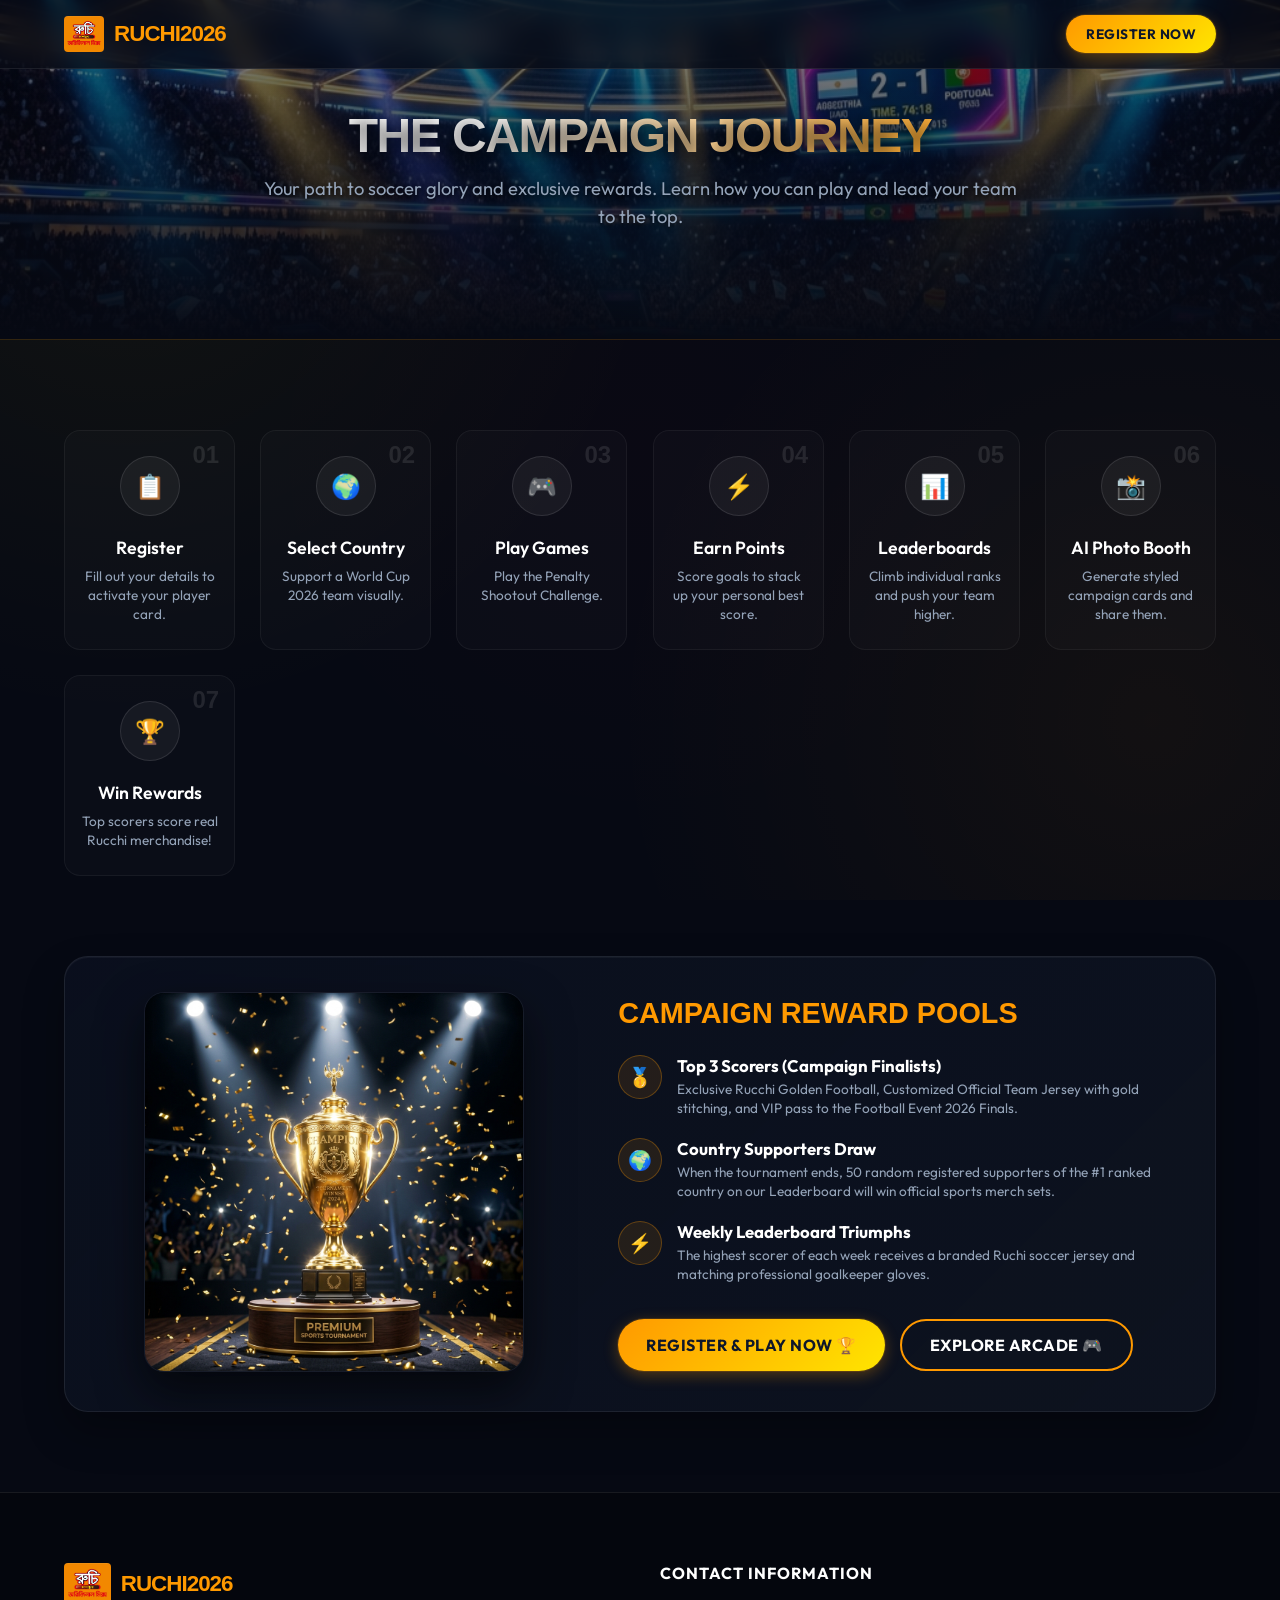
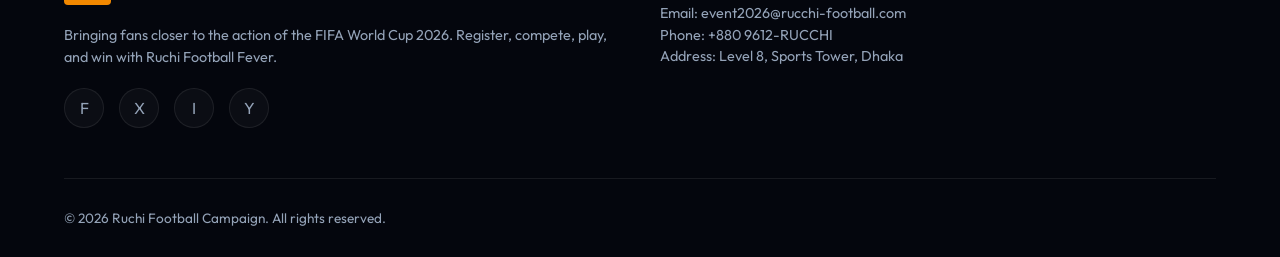
==== commit c78a612b: "Update Ruchi branding text" ====
--- a/campaign.html
+++ b/campaign.html
@@ -14,7 +14,7 @@
   <nav class="navbar" id="navbar">
     <a href="index.html" class="logo" style="display: flex; align-items: center; gap: 10px;">
       <img src="assets/images/ruchi_logo.jpg" alt="Ruchi Logo" style="height: 36px; width: auto; border-radius: 4px;">
-      <span>RUCCHI<span>2026</span></span>
+      <span>RUCHI<span>2026</span></span>
     </a>
 
     
@@ -133,7 +133,7 @@
       <div class="footer-col">
         <a href="index.html" class="logo" style="display: flex; align-items: center; gap: 10px;">
           <img src="assets/images/ruchi_logo.jpg" alt="Ruchi Logo" style="height: 42px; width: auto; border-radius: 4px;">
-          <span>RUCCHI<span>2026</span></span>
+          <span>RUCHI<span>2026</span></span>
         </a>
         <p>Bringing fans closer to the action of the FIFA World Cup 2026. Register, compete, play, and win with Ruchi Football Fever.</p>
         <div class="footer-socials">
--- a/styles.css
+++ b/styles.css
@@ -2418,7 +2418,7 @@
 
 .dashboard-grid {
   display: grid;
-  grid-template-columns: repeat(3, 1fr);
+  grid-template-columns: repeat(4, 1fr);
   gap: 24px;
   margin-top: 35px;
   width: 100%;
@@ -2536,9 +2536,22 @@
   box-shadow: 0 20px 45px rgba(162, 155, 254, 0.25), inset 0 1px 0 rgba(255, 255, 255, 0.1);
 }
 
+.card-leaderboard {
+  border-color: rgba(255, 229, 0, 0.2);
+}
+
+.card-leaderboard .dash-card-icon {
+  color: #ffe500;
+}
+
+.card-leaderboard:hover {
+  border-color: rgba(255, 229, 0, 0.6);
+  box-shadow: 0 20px 45px rgba(255, 229, 0, 0.22), inset 0 1px 0 rgba(255, 255, 255, 0.1);
+}
+
 @media (max-width: 768px) {
   .dashboard-grid {
-    grid-template-columns: repeat(3, 1fr);
+    grid-template-columns: repeat(2, 1fr);
     gap: 15px;
   }
   
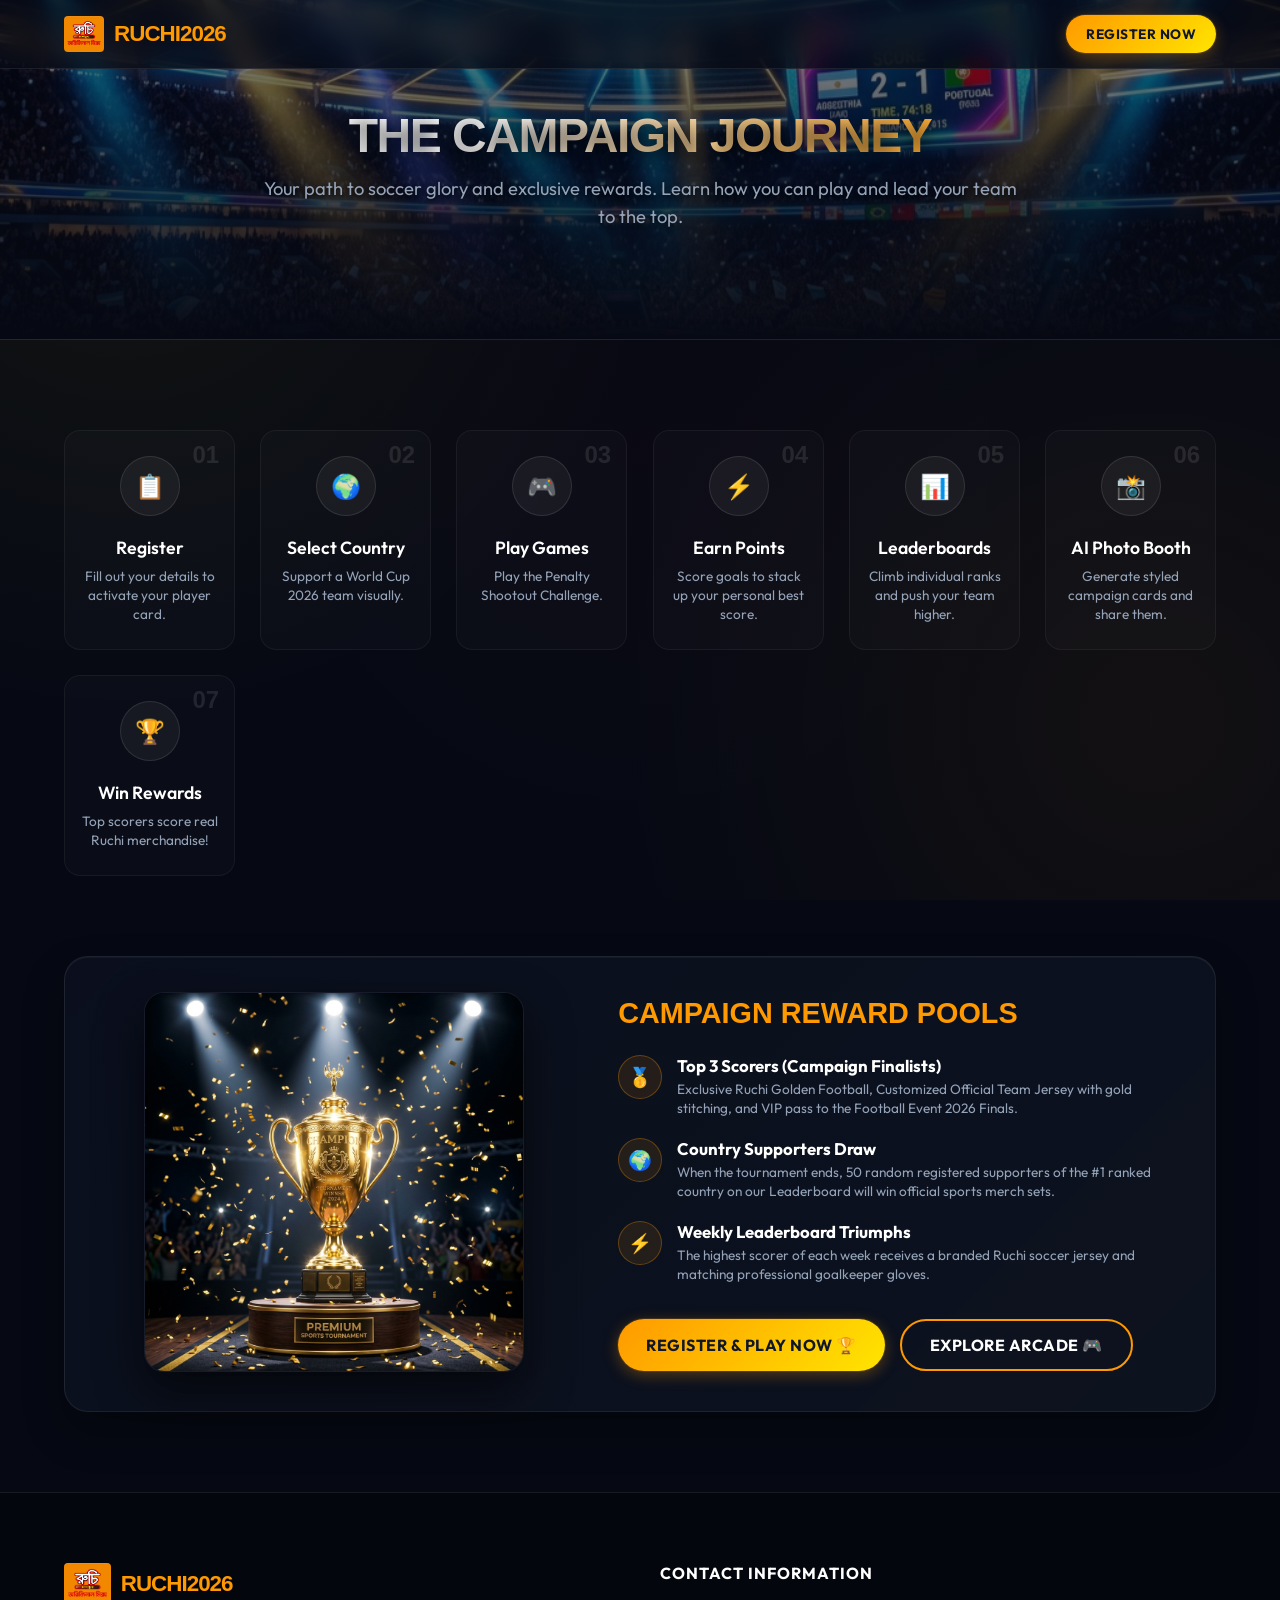
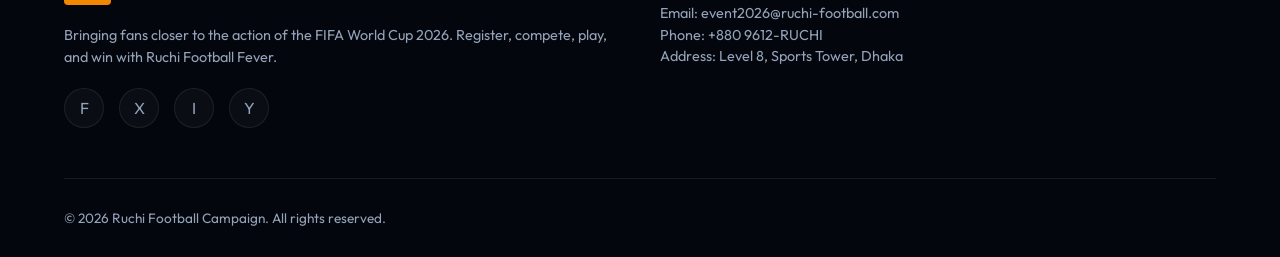
==== commit c73e02fd: "Replace Rucchi branding with Ruchi" ====
--- a/campaign.html
+++ b/campaign.html
@@ -76,7 +76,7 @@
         <span class="step-num">07</span>
         <div class="step-icon">🏆</div>
         <h3>Win Rewards</h3>
-        <p>Top scorers score real Rucchi merchandise!</p>
+        <p>Top scorers score real Ruchi merchandise!</p>
       </div>
     </div>
 
@@ -96,7 +96,7 @@
             <div class="reward-icon" style="background: rgba(255, 153, 0, 0.1); border-color: rgba(255, 153, 0, 0.3); color: var(--primary-neon);">🥇</div>
             <div class="reward-details">
               <h4>Top 3 Scorers (Campaign Finalists)</h4>
-              <p>Exclusive Rucchi Golden Football, Customized Official Team Jersey with gold stitching, and VIP pass to the Football Event 2026 Finals.</p>
+              <p>Exclusive Ruchi Golden Football, Customized Official Team Jersey with gold stitching, and VIP pass to the Football Event 2026 Finals.</p>
             </div>
           </div>
           
@@ -147,7 +147,7 @@
       
       <div class="footer-col">
         <h4>Contact Information</h4>
-        <p>Email: event2026@rucchi-football.com<br>Phone: +880 9612-RUCCHI<br>Address: Level 8, Sports Tower, Dhaka</p>
+        <p>Email: event2026@ruchi-football.com<br>Phone: +880 9612-RUCHI<br>Address: Level 8, Sports Tower, Dhaka</p>
       </div>
     </div>
     
--- a/styles.css
+++ b/styles.css
@@ -1,5 +1,5 @@
 /* ==========================================
-   RUCCHI FOOTBALL FEVER 2026 DESIGN SYSTEM
+   RUCHI FOOTBALL FEVER 2026 DESIGN SYSTEM
    ========================================== */
 
 @import url('https://fonts.googleapis.com/css2?family=Outfit:wght@300;400;500;600;700;800;900&family=Syncopate:wght@700&display=swap');
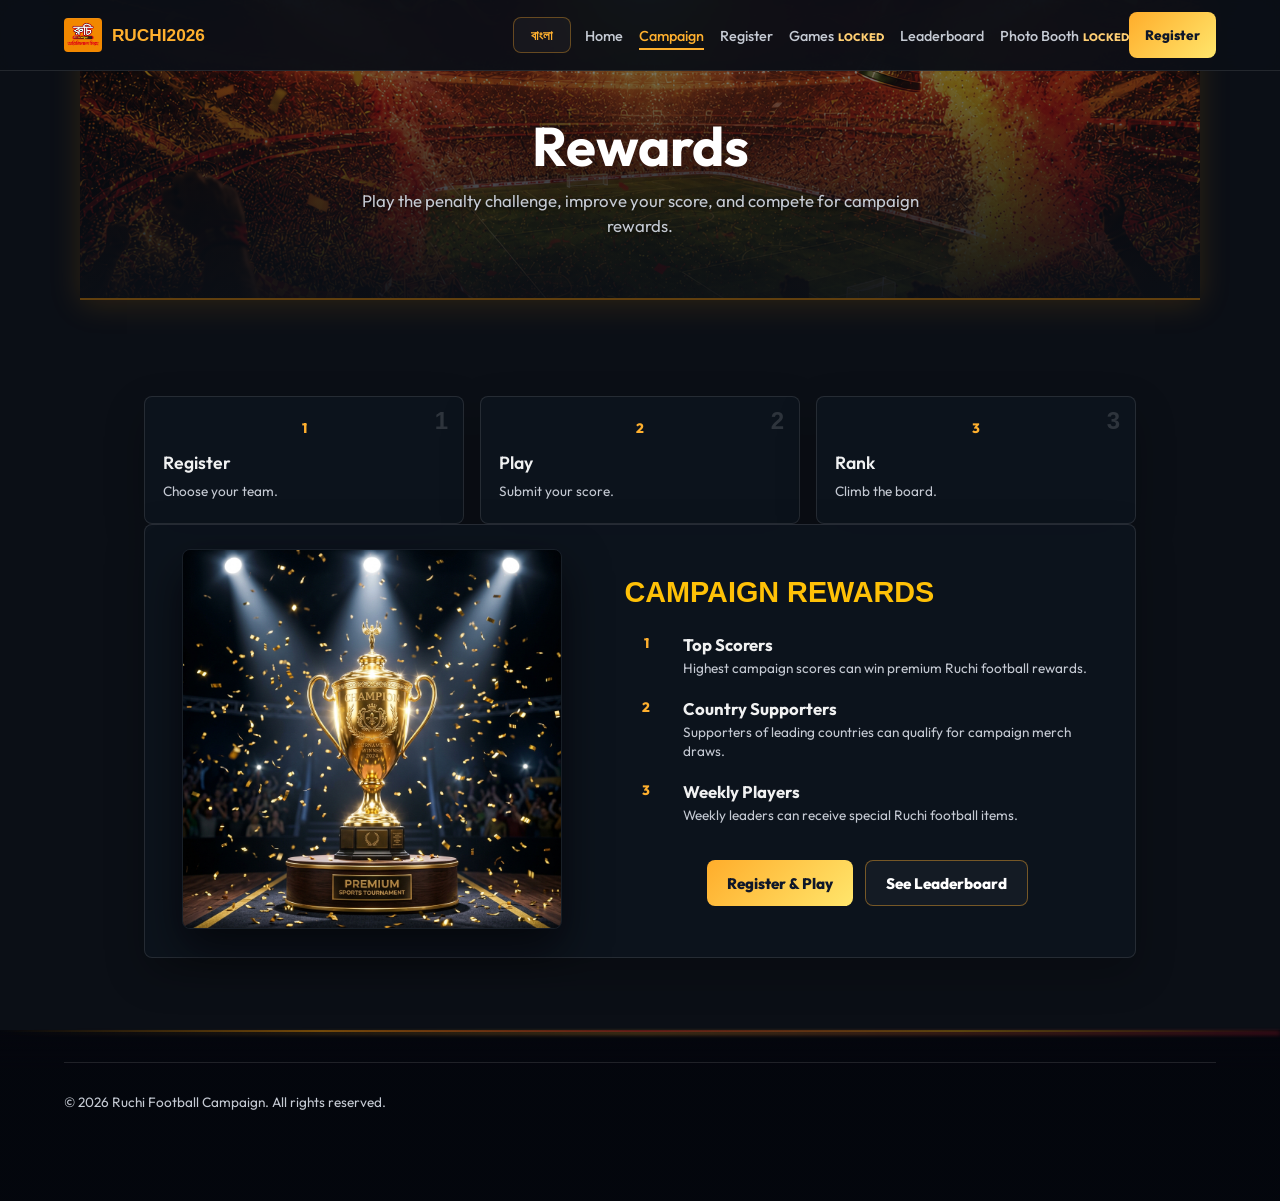
==== commit b3a101e3: "Simplify site user experience" ====
--- a/campaign.html
+++ b/campaign.html
@@ -3,160 +3,95 @@
 <head>
   <meta charset="UTF-8">
   <meta name="viewport" content="width=device-width, initial-scale=1.0">
-  <title>Campaign Overview & Rewards - Ruchi Football 2026</title>
+  <title>Rewards - Ruchi Football 2026</title>
+  <link rel="preconnect" href="https://fonts.googleapis.com">
+  <link rel="preconnect" href="https://fonts.gstatic.com" crossorigin>
   <link rel="stylesheet" href="styles.css">
 </head>
 <body>
-
-  <!-- ==========================================
-       NAVIGATION BAR
-       ========================================== -->
   <nav class="navbar" id="navbar">
-    <a href="index.html" class="logo" style="display: flex; align-items: center; gap: 10px;">
-      <img src="assets/images/ruchi_logo.jpg" alt="Ruchi Logo" style="height: 36px; width: auto; border-radius: 4px;">
+    <a href="index.html" class="logo">
+      <img src="assets/images/ruchi_logo.jpg" alt="Ruchi Logo">
       <span>RUCHI<span>2026</span></span>
     </a>
-
-    
     <div class="nav-cta">
-      <a href="registration.html" class="btn btn-primary" style="padding: 10px 20px; font-size: 0.85rem;">Register Now</a>
+      <a href="registration.html" class="btn btn-primary nav-main-btn">Register</a>
     </div>
   </nav>
 
-  <!-- ==========================================
-       CAMPAIGN OVERVIEW HEADER
-       ========================================== -->
-  <section class="subpage-header">
+  <section class="subpage-header simple-subpage">
     <div class="hero-parallax-bg" style="background-image: url('assets/images/stadium_hero.png');"></div>
     <div class="subpage-header-content">
-      <h2>The Campaign Journey</h2>
-      <p>Your path to soccer glory and exclusive rewards. Learn how you can play and lead your team to the top.</p>
+      <h2>Rewards</h2>
+      <p>Play the penalty challenge, improve your score, and compete for campaign rewards.</p>
     </div>
   </section>
 
-  <section class="campaign-overview-page reveal-item" style="padding-top: 50px;">
-    <div class="overview-flow" style="margin-bottom: 80px;">
+  <section class="campaign-overview-page reveal-item simple-section">
+    <div class="overview-flow">
       <div class="flow-step reveal-item reveal-stagger-1">
-        <span class="step-num">01</span>
-        <div class="step-icon">📋</div>
+        <span class="step-num">1</span>
+        <div class="step-icon">1</div>
         <h3>Register</h3>
-        <p>Fill out your details to activate your player card.</p>
+        <p>Choose your team.</p>
       </div>
       <div class="flow-step reveal-item reveal-stagger-2">
-        <span class="step-num">02</span>
-        <div class="step-icon">🌍</div>
-        <h3>Select Country</h3>
-        <p>Support a World Cup 2026 team visually.</p>
+        <span class="step-num">2</span>
+        <div class="step-icon">2</div>
+        <h3>Play</h3>
+        <p>Submit your score.</p>
       </div>
       <div class="flow-step reveal-item reveal-stagger-3">
-        <span class="step-num">03</span>
-        <div class="step-icon">🎮</div>
-        <h3>Play Games</h3>
-        <p>Play the Penalty Shootout Challenge.</p>
-      </div>
-      <div class="flow-step reveal-item reveal-stagger-4">
-        <span class="step-num">04</span>
-        <div class="step-icon">⚡</div>
-        <h3>Earn Points</h3>
-        <p>Score goals to stack up your personal best score.</p>
-      </div>
-      <div class="flow-step reveal-item reveal-stagger-5">
-        <span class="step-num">05</span>
-        <div class="step-icon">📊</div>
-        <h3>Leaderboards</h3>
-        <p>Climb individual ranks and push your team higher.</p>
-      </div>
-      <div class="flow-step reveal-item reveal-stagger-6">
-        <span class="step-num">06</span>
-        <div class="step-icon">📸</div>
-        <h3>AI Photo Booth</h3>
-        <p>Generate styled campaign cards and share them.</p>
-      </div>
-      <div class="flow-step reveal-item reveal-stagger-7">
-        <span class="step-num">07</span>
-        <div class="step-icon">🏆</div>
-        <h3>Win Rewards</h3>
-        <p>Top scorers score real Ruchi merchandise!</p>
+        <span class="step-num">3</span>
+        <div class="step-icon">3</div>
+        <h3>Rank</h3>
+        <p>Climb the board.</p>
       </div>
     </div>
 
-    <!-- ==========================================
-         REWARDS / WINNER SECTION
-         ========================================= -->
-    <div class="glass-card rewards-grid reveal-item" style="margin-top: 50px;">
+    <div class="glass-card rewards-grid reveal-item simple-card">
       <div class="rewards-showcase">
         <img src="assets/images/winner_trophy.png" alt="Ruchi Cup Trophy" class="rewards-trophy-img">
       </div>
-      
       <div class="rewards-content">
-        <h3 style="font-family: var(--font-display); font-size: 1.8rem; text-transform: uppercase; color: var(--primary-neon); margin-bottom: 25px;">Campaign Reward Pools</h3>
-        
+        <h3>Campaign Rewards</h3>
         <div class="rewards-list">
           <div class="reward-item reveal-item reveal-stagger-1">
-            <div class="reward-icon" style="background: rgba(255, 153, 0, 0.1); border-color: rgba(255, 153, 0, 0.3); color: var(--primary-neon);">🥇</div>
+            <div class="reward-icon">1</div>
             <div class="reward-details">
-              <h4>Top 3 Scorers (Campaign Finalists)</h4>
-              <p>Exclusive Ruchi Golden Football, Customized Official Team Jersey with gold stitching, and VIP pass to the Football Event 2026 Finals.</p>
+              <h4>Top Scorers</h4>
+              <p>Highest campaign scores can win premium Ruchi football rewards.</p>
             </div>
           </div>
-          
           <div class="reward-item reveal-item reveal-stagger-2">
-            <div class="reward-icon" style="background: rgba(255, 153, 0, 0.1); border-color: rgba(255, 153, 0, 0.3); color: var(--primary-neon);">🌍</div>
+            <div class="reward-icon">2</div>
             <div class="reward-details">
-              <h4>Country Supporters Draw</h4>
-              <p>When the tournament ends, 50 random registered supporters of the #1 ranked country on our Leaderboard will win official sports merch sets.</p>
+              <h4>Country Supporters</h4>
+              <p>Supporters of leading countries can qualify for campaign merch draws.</p>
             </div>
           </div>
-          
           <div class="reward-item reveal-item reveal-stagger-3">
-            <div class="reward-icon" style="background: rgba(255, 153, 0, 0.1); border-color: rgba(255, 153, 0, 0.3); color: var(--primary-neon);">⚡</div>
+            <div class="reward-icon">3</div>
             <div class="reward-details">
-              <h4>Weekly Leaderboard Triumphs</h4>
-              <p>The highest scorer of each week receives a branded Ruchi soccer jersey and matching professional goalkeeper gloves.</p>
+              <h4>Weekly Players</h4>
+              <p>Weekly leaders can receive special Ruchi football items.</p>
             </div>
           </div>
         </div>
-        
-        <div style="display: flex; gap: 15px;" class="reveal-item reveal-stagger-4">
-          <a href="registration.html" class="btn btn-primary">Register & Play Now 🏆</a>
-          <a href="games.html" class="btn btn-secondary">Explore arcade 🎮</a>
+        <div class="simple-actions">
+          <a href="registration.html" class="btn btn-primary">Register & Play</a>
+          <a href="leaderboard.html" class="btn btn-secondary">See Leaderboard</a>
         </div>
       </div>
     </div>
   </section>
 
-  <!-- ==========================================
-       FOOTER
-       ========================================== -->
-  <footer class="footer">
-    <div class="footer-grid">
-      <div class="footer-col">
-        <a href="index.html" class="logo" style="display: flex; align-items: center; gap: 10px;">
-          <img src="assets/images/ruchi_logo.jpg" alt="Ruchi Logo" style="height: 42px; width: auto; border-radius: 4px;">
-          <span>RUCHI<span>2026</span></span>
-        </a>
-        <p>Bringing fans closer to the action of the FIFA World Cup 2026. Register, compete, play, and win with Ruchi Football Fever.</p>
-        <div class="footer-socials">
-          <a href="#" class="social-icon">F</a>
-          <a href="#" class="social-icon">X</a>
-          <a href="#" class="social-icon">I</a>
-          <a href="#" class="social-icon">Y</a>
-        </div>
-      </div>
-
-      
-      <div class="footer-col">
-        <h4>Contact Information</h4>
-        <p>Email: event2026@ruchi-football.com<br>Phone: +880 9612-RUCHI<br>Address: Level 8, Sports Tower, Dhaka</p>
-      </div>
-    </div>
-    
+  <footer class="footer simple-footer">
     <div class="footer-bottom">
       <p>&copy; 2026 Ruchi Football Campaign. All rights reserved.</p>
     </div>
   </footer>
 
-  <!-- Scripts -->
   <script src="app.js"></script>
 </body>
 </html>
--- a/styles.css
+++ b/styles.css
@@ -2,7 +2,7 @@
    RUCHI FOOTBALL FEVER 2026 DESIGN SYSTEM
    ========================================== */
 
-@import url('https://fonts.googleapis.com/css2?family=Outfit:wght@300;400;500;600;700;800;900&family=Syncopate:wght@700&display=swap');
+@import url('https://fonts.googleapis.com/css2?family=Noto+Sans+Bengali:wght@400;500;600;700;800;900&family=Outfit:wght@300;400;500;600;700;800;900&family=Syncopate:wght@700&display=swap');
 
 :root {
   /* Color Palette (HSL & Hex) */
@@ -55,26 +55,128 @@
   min-height: 100vh;
   position: relative;
   background-image: 
-    radial-gradient(circle at 10% 20%, rgba(255, 229, 0, 0.05) 0%, transparent 40%),
-    radial-gradient(circle at 90% 80%, rgba(255, 153, 0, 0.05) 0%, transparent 40%),
-    radial-gradient(circle at 50% 50%, rgba(216, 0, 39, 0.02) 0%, transparent 50%);
-  background-attachment: fixed;
-}
-
-/* Custom Scrollbar */
+    radial-gradient(circle at 10% 20%, rgba(255, 229, 0, 0.03) 0%, transparent 40%),
+    radial-gradient(circle at 90% 80%, rgba(255, 153, 0, 0.03) 0%, transparent 40%),
+    radial-gradient(circle at 50% 50%, rgba(216, 0, 39, 0.01) 0%, transparent 50%);
+  background-attachment: scroll; /* fixed causes repaint-on-scroll jank on mobile */
+}
+
+/* ===== ANIMATED STAR PARTICLES ===== */
+.hero::after {
+  content: '';
+  position: absolute;
+  top: 0; left: 0;
+  width: 100%; height: 100%;
+  z-index: 0;
+  pointer-events: none;
+  background-image:
+    radial-gradient(2px 2px at 20% 30%, rgba(255,255,255,0.8) 50%, transparent 100%),
+    radial-gradient(2px 2px at 40% 70%, rgba(255,255,255,0.6) 50%, transparent 100%),
+    radial-gradient(1px 1px at 80% 10%, rgba(255,255,255,0.7) 50%, transparent 100%),
+    radial-gradient(2px 2px at 60% 50%, rgba(255,153,0,0.5) 50%, transparent 100%),
+    radial-gradient(1px 1px at 10% 80%, rgba(255,255,255,0.5) 50%, transparent 100%),
+    radial-gradient(2px 2px at 70% 90%, rgba(255,229,0,0.4) 50%, transparent 100%),
+    radial-gradient(1px 1px at 90% 40%, rgba(255,255,255,0.6) 50%, transparent 100%),
+    radial-gradient(1px 1px at 50% 20%, rgba(216,0,39,0.3) 50%, transparent 100%),
+    radial-gradient(2px 2px at 30% 60%, rgba(255,255,255,0.5) 50%, transparent 100%),
+    radial-gradient(1px 1px at 85% 75%, rgba(255,153,0,0.4) 50%, transparent 100%);
+  background-size: 200% 200%;
+  animation: starDrift 30s linear infinite;
+}
+
+@keyframes starDrift {
+  0% { background-position: 0% 0%; }
+  50% { background-position: 100% 100%; }
+  100% { background-position: 0% 0%; }
+}
+
+html::before {
+  content: '';
+  position: fixed;
+  width: 55vw;
+  height: 55vw;
+  border-radius: 50%;
+  top: 25vh;
+  right: -15vw;
+  background: radial-gradient(circle, rgba(56, 239, 125, 0.3) 0%, rgba(0, 242, 254, 0.15) 60%, transparent 70%);
+  z-index: -2;
+  pointer-events: none;
+  filter: blur(140px);
+  opacity: 0.16;
+  mix-blend-mode: screen;
+  animation: floatLightThree 22s infinite alternate ease-in-out;
+}
+
+body::before,
+body::after {
+  content: '';
+  position: fixed;
+  width: 60vw;
+  height: 60vw;
+  border-radius: 50%;
+  z-index: -2;
+  pointer-events: none;
+  filter: blur(140px);
+  opacity: 0.16;
+  mix-blend-mode: screen;
+}
+
+body::before {
+  top: -15vw;
+  left: -15vw;
+  background: radial-gradient(circle, rgba(255, 153, 0, 0.45) 0%, transparent 70%);
+  animation: floatLightOne 25s infinite alternate ease-in-out;
+}
+
+body::after {
+  bottom: -15vw;
+  right: -15vw;
+  background: radial-gradient(circle, rgba(216, 0, 39, 0.4) 0%, transparent 70%);
+  animation: floatLightTwo 20s infinite alternate ease-in-out;
+}
+
+@keyframes floatLightOne {
+  0% {
+    transform: translate3d(0, 0, 0) scale(1);
+  }
+  100% {
+    transform: translate3d(10vw, 8vw, 0) scale(1.15);
+  }
+}
+
+@keyframes floatLightTwo {
+  0% {
+    transform: translate3d(0, 0, 0) scale(1);
+  }
+  100% {
+    transform: translate3d(-8vw, -10vw, 0) scale(1.1);
+  }
+}
+
+@keyframes floatLightThree {
+  0% {
+    transform: translate3d(0, 0, 0) scale(1);
+  }
+  100% {
+    transform: translate3d(-6vw, 8vw, 0) scale(1.2);
+  }
+}
+
+/* Custom Scrollbar - Premium Neon */
 ::-webkit-scrollbar {
-  width: 10px;
+  width: 8px;
 }
 ::-webkit-scrollbar-track {
   background: var(--bg-stadium);
 }
 ::-webkit-scrollbar-thumb {
-  background: rgba(255, 153, 0, 0.2);
-  border-radius: 5px;
-  border: 2px solid var(--bg-stadium);
+  background: linear-gradient(180deg, var(--accent-red), var(--primary-neon), var(--accent-blue));
+  border-radius: 4px;
+  box-shadow: 0 0 10px rgba(255, 153, 0, 0.3);
 }
 ::-webkit-scrollbar-thumb:hover {
-  background: var(--primary-neon);
+  background: linear-gradient(180deg, var(--primary-neon), var(--accent-blue), var(--accent-red));
+  box-shadow: 0 0 15px var(--primary-neon);
 }
 
 /* ==========================================
@@ -99,9 +201,17 @@
   letter-spacing: -1px;
   text-transform: uppercase;
   margin-bottom: 15px;
-  background: linear-gradient(135deg, #fff 30%, var(--primary-neon));
+  background: linear-gradient(135deg, #ffffff 15%, var(--primary-neon) 60%, var(--accent-red) 100%);
+  background-size: 200% 200%;
   -webkit-background-clip: text;
   -webkit-text-fill-color: transparent;
+  animation: sectionTitleShimmer 6s ease-in-out infinite;
+  filter: drop-shadow(0 0 10px rgba(255, 153, 0, 0.15));
+}
+
+@keyframes sectionTitleShimmer {
+  0%, 100% { background-position: 0% 50%; }
+  50% { background-position: 100% 50%; }
 }
 
 .section-title p {
@@ -109,6 +219,7 @@
   font-size: 1.1rem;
   max-width: 600px;
   margin: 0 auto;
+  line-height: 1.6;
 }
 
 /* Buttons */
@@ -120,10 +231,10 @@
   padding: 14px 28px;
   border-radius: 50px;
   font-family: var(--font-primary);
-  font-weight: 700;
-  font-size: 1rem;
+  font-weight: 800;
+  font-size: 0.95rem;
   text-transform: uppercase;
-  letter-spacing: 0.5px;
+  letter-spacing: 1.2px;
   cursor: pointer;
   transition: var(--transition-smooth);
   text-decoration: none;
@@ -131,9 +242,9 @@
 }
 
 .btn-primary {
-  background: linear-gradient(135deg, var(--primary-neon), #ffe500);
+  background: linear-gradient(135deg, var(--primary-neon) 0%, #ffc107 50%, #ffe500 100%);
   color: var(--text-dark);
-  box-shadow: 0 4px 15px rgba(255, 153, 0, 0.3), 0 0 0 1px rgba(255, 153, 0, 0.15);
+  box-shadow: 0 4px 15px rgba(255, 153, 0, 0.35), 0 0 0 1px rgba(255, 153, 0, 0.2);
   position: relative;
   overflow: hidden;
 }
@@ -157,8 +268,8 @@
 }
 
 .btn-primary:hover {
-  transform: translateY(-3px);
-  box-shadow: 0 0 25px rgba(255, 153, 0, 0.6);
+  transform: translateY(-4px) scale(1.03);
+  box-shadow: 0 8px 30px rgba(255, 153, 0, 0.5), 0 0 40px rgba(255, 153, 0, 0.25), 0 0 80px rgba(255, 153, 0, 0.1);
 }
 
 .btn-primary:hover::after {
@@ -173,9 +284,11 @@
 }
 
 .btn-secondary:hover {
-  background: rgba(255, 153, 0, 0.1);
-  transform: translateY(-3px);
-  box-shadow: var(--shadow-neon);
+  background: rgba(255, 153, 0, 0.08);
+  transform: translateY(-4px) scale(1.03);
+  box-shadow: 0 0 25px rgba(255, 153, 0, 0.3), 0 0 60px rgba(255, 153, 0, 0.08);
+  border-color: rgba(255, 153, 0, 0.8);
+  text-shadow: 0 0 8px rgba(255, 153, 0, 0.3);
 }
 
 .btn-accent {
@@ -197,27 +310,52 @@
   pointer-events: none;
 }
 
-/* Glass Card */
+/* Glass Card - Premium Animated Border */
 .glass-card {
-  background: linear-gradient(135deg, rgba(15, 23, 42, 0.45), rgba(30, 41, 59, 0.3));
-  backdrop-filter: blur(20px);
-  -webkit-backdrop-filter: blur(20px);
+  background: linear-gradient(135deg, rgba(15, 23, 42, 0.55), rgba(30, 41, 59, 0.35));
+  backdrop-filter: blur(24px);
+  -webkit-backdrop-filter: blur(24px);
   border: 1px solid rgba(255, 255, 255, 0.08);
   border-radius: 24px;
   padding: 35px;
-  box-shadow: 0 20px 40px rgba(0, 0, 0, 0.3), inset 0 1px 1px rgba(255, 255, 255, 0.05);
+  box-shadow: 0 20px 40px rgba(0, 0, 0, 0.35), inset 0 1px 1px rgba(255, 255, 255, 0.08);
   transition: transform 0.4s cubic-bezier(0.165, 0.84, 0.44, 1),
               border-color 0.3s ease,
-              box-shadow 0.3s ease,
+              box-shadow 0.5s ease,
               background 0.3s ease;
+  position: relative;
+}
+
+.glass-card::before {
+  content: '';
+  position: absolute;
+  top: -1px; left: -1px;
+  right: -1px; bottom: -1px;
+  border-radius: 25px;
+  background: linear-gradient(135deg, rgba(255,153,0,0), rgba(255,153,0,0.3), rgba(216,0,39,0.2), rgba(255,229,0,0.15), rgba(255,153,0,0));
+  background-size: 400% 400%;
+  z-index: -1;
+  opacity: 0;
+  transition: opacity 0.5s ease;
+  animation: borderGlow 5s ease-in-out infinite;
+}
+
+.glass-card:hover::before {
+  opacity: 1;
+}
+
+@keyframes borderGlow {
+  0%, 100% { background-position: 0% 50%; }
+  50% { background-position: 100% 50%; }
 }
 
 .glass-card:hover {
-  border-color: rgba(255, 153, 0, 0.35);
-  background: linear-gradient(135deg, rgba(23, 37, 66, 0.65), rgba(15, 23, 42, 0.5));
+  border-color: rgba(255, 153, 0, 0.4);
+  background: linear-gradient(135deg, rgba(23, 37, 66, 0.7), rgba(15, 23, 42, 0.55));
   transform: translateY(-8px);
-  box-shadow: 0 25px 50px rgba(0, 0, 0, 0.4), 
-              0 0 20px rgba(255, 153, 0, 0.15);
+  box-shadow: 0 30px 60px rgba(0, 0, 0, 0.5), 
+              0 0 30px rgba(255, 153, 0, 0.12),
+              0 0 80px rgba(255, 153, 0, 0.06);
 }
 
 /* ==========================================
@@ -230,15 +368,16 @@
   left: 0;
   width: 100%;
   z-index: 1000;
-  background: rgba(6, 9, 19, 0.75);
-  backdrop-filter: blur(12px);
-  -webkit-backdrop-filter: blur(12px);
-  border-bottom: 1px solid var(--border-glass);
+  background: rgba(6, 9, 19, 0.8);
+  backdrop-filter: blur(20px) saturate(180%);
+  -webkit-backdrop-filter: blur(20px) saturate(180%);
+  border-bottom: 1px solid rgba(255, 153, 0, 0.08);
   padding: 15px 5%;
   display: flex;
   justify-content: space-between;
   align-items: center;
   transition: var(--transition-smooth);
+  box-shadow: 0 4px 30px rgba(0, 0, 0, 0.3);
 }
 
 .navbar.scrolled {
@@ -312,6 +451,43 @@
 .nav-cta {
   display: flex;
   align-items: center;
+}
+
+.language-toggle {
+  display: inline-flex;
+  align-items: center;
+  justify-content: center;
+  min-width: 58px;
+  min-height: 36px;
+  margin-left: auto;
+  margin-right: 14px;
+  padding: 8px 12px;
+  border: 1px solid rgba(255, 174, 43, 0.34);
+  border-radius: 8px;
+  background: rgba(255, 255, 255, 0.035);
+  color: var(--primary-neon);
+  font-family: var(--font-primary);
+  font-size: 0.82rem;
+  font-weight: 800;
+  cursor: pointer;
+  transition: var(--transition-smooth);
+}
+
+.language-toggle:hover {
+  border-color: rgba(255, 174, 43, 0.72);
+  background: rgba(255, 174, 43, 0.1);
+}
+
+body.lang-bn {
+  --font-primary: 'Noto Sans Bengali', 'Outfit', sans-serif;
+}
+
+body.lang-bn .hero-content h1,
+body.lang-bn .section-title h2,
+body.lang-bn .subpage-header-content h2 {
+  font-family: 'Noto Sans Bengali', 'Outfit', sans-serif;
+  font-weight: 900;
+  line-height: 1.15;
 }
 
 .menu-toggle {
@@ -379,9 +555,9 @@
 }
 
 .badge-tag {
-  background: rgba(255, 153, 0, 0.1);
+  background: rgba(255, 153, 0, 0.08);
   color: var(--primary-neon);
-  border: 1px solid rgba(255, 153, 0, 0.3);
+  border: 1px solid rgba(255, 153, 0, 0.25);
   padding: 8px 16px;
   border-radius: 50px;
   font-weight: 700;
@@ -389,13 +565,30 @@
   letter-spacing: 2px;
   text-transform: uppercase;
   margin-bottom: 25px;
-  box-shadow: 0 0 10px rgba(255, 153, 0, 0.1);
-  animation: pulseNeon 2s infinite alternate;
-}
-
-@keyframes pulseNeon {
-  from { box-shadow: 0 0 5px rgba(255, 153, 0, 0.1); }
-  to { box-shadow: 0 0 15px rgba(255, 153, 0, 0.4); border-color: var(--primary-neon); }
+  box-shadow: 0 0 15px rgba(255, 153, 0, 0.15), inset 0 0 15px rgba(255, 153, 0, 0.05);
+  animation: badgePulse 3s infinite;
+  position: relative;
+  overflow: hidden;
+}
+
+.badge-tag::after {
+  content: '';
+  position: absolute;
+  top: 0; left: -100%;
+  width: 100%; height: 100%;
+  background: linear-gradient(90deg, transparent, rgba(255, 153, 0, 0.2), transparent);
+  animation: badgeSweep 3s ease-in-out infinite;
+}
+
+@keyframes badgeSweep {
+  0% { left: -100%; }
+  50% { left: 100%; }
+  100% { left: 100%; }
+}
+
+@keyframes badgePulse {
+  0%, 100% { box-shadow: 0 0 10px rgba(255, 153, 0, 0.1), inset 0 0 10px rgba(255, 153, 0, 0.03); }
+  50% { box-shadow: 0 0 25px rgba(255, 153, 0, 0.3), inset 0 0 20px rgba(255, 153, 0, 0.08); border-color: rgba(255, 153, 0, 0.5); }
 }
 
 .hero-content h1 {
@@ -406,13 +599,35 @@
   letter-spacing: -2px;
   margin-bottom: 20px;
   text-shadow: 0 0 30px rgba(0,0,0,0.8);
+  animation: heroTextIn 1.2s cubic-bezier(0.165, 0.84, 0.44, 1) forwards;
+}
+
+@keyframes heroTextIn {
+  from {
+    opacity: 0;
+    transform: translateY(40px);
+    filter: blur(10px);
+  }
+  to {
+    opacity: 1;
+    transform: translateY(0);
+    filter: blur(0);
+  }
 }
 
 .hero-content h1 span {
   display: block;
-  background: linear-gradient(90deg, var(--primary-neon), var(--accent-blue));
+  background: linear-gradient(90deg, var(--primary-neon), var(--accent-blue), var(--primary-neon));
+  background-size: 200% 100%;
   -webkit-background-clip: text;
   -webkit-text-fill-color: transparent;
+  filter: drop-shadow(0 0 15px rgba(255, 153, 0, 0.5));
+  animation: textShimmer 4s ease-in-out infinite;
+}
+
+@keyframes textShimmer {
+  0%, 100% { background-position: 0% 50%; }
+  50% { background-position: 100% 50%; }
 }
 
 .hero-content p {
@@ -429,16 +644,40 @@
   margin-bottom: 50px;
 }
 
-/* Countdown Timer */
+/* Countdown Timer - Premium */
 .countdown-container {
   display: flex;
-  gap: 15px;
-  background: rgba(15, 23, 42, 0.5);
-  backdrop-filter: blur(10px);
-  border: 1px solid var(--border-glass);
-  padding: 20px 30px;
-  border-radius: 20px;
-  box-shadow: 0 15px 35px rgba(0,0,0,0.3);
+  gap: 12px;
+  background: rgba(10, 15, 30, 0.7);
+  backdrop-filter: blur(30px);
+  -webkit-backdrop-filter: blur(30px);
+  border: 1px solid rgba(255, 153, 0, 0.15);
+  padding: 25px 35px;
+  border-radius: 24px;
+  box-shadow: 0 20px 60px rgba(0, 0, 0, 0.5), inset 0 1px 1px rgba(255, 255, 255, 0.06), 0 0 40px rgba(255, 153, 0, 0.05);
+  transition: border-color 0.3s ease, box-shadow 0.5s ease, transform 0.3s ease;
+  position: relative;
+  overflow: hidden;
+}
+
+.countdown-container::before {
+  content: '';
+  position: absolute;
+  top: -50%; left: -50%;
+  width: 200%; height: 200%;
+  background: conic-gradient(from 0deg, transparent, rgba(255,153,0,0.05), transparent, rgba(216,0,39,0.04), transparent);
+  animation: countdownSpin 10s linear infinite;
+  pointer-events: none;
+}
+
+@keyframes countdownSpin {
+  to { transform: rotate(360deg); }
+}
+
+.countdown-container:hover {
+  border-color: rgba(255, 153, 0, 0.4);
+  box-shadow: 0 30px 70px rgba(0, 0, 0, 0.6), 0 0 40px rgba(255, 153, 0, 0.15), 0 0 100px rgba(255, 153, 0, 0.05);
+  transform: translateY(-4px);
 }
 
 .countdown-box {
@@ -446,28 +685,46 @@
   flex-direction: column;
   align-items: center;
   min-width: 80px;
+  padding: 8px;
+  background: rgba(255, 255, 255, 0.02);
+  border-radius: 16px;
+  border: 1px solid rgba(255, 255, 255, 0.04);
+  position: relative;
+  z-index: 1;
 }
 
 .countdown-num {
   font-family: var(--font-display);
-  font-size: 2.2rem;
-  color: var(--primary-neon);
-  text-shadow: var(--shadow-neon);
+  font-size: 2.6rem;
+  font-weight: 800;
+  background: linear-gradient(135deg, #ffffff 10%, var(--primary-neon) 80%);
+  -webkit-background-clip: text;
+  -webkit-text-fill-color: transparent;
+  filter: drop-shadow(0 0 12px rgba(255, 153, 0, 0.7));
+  text-shadow: none;
 }
 
 .countdown-label {
-  font-size: 0.75rem;
+  font-size: 0.7rem;
   text-transform: uppercase;
-  color: var(--text-gray);
-  letter-spacing: 1px;
+  color: rgba(255, 153, 0, 0.7);
+  letter-spacing: 2px;
   margin-top: 5px;
+  font-weight: 600;
 }
 
 .countdown-divider {
   font-family: var(--font-display);
   font-size: 2rem;
-  color: rgba(255, 255, 255, 0.2);
+  color: rgba(255, 153, 0, 0.3);
   align-self: center;
+  animation: dividerPulse 1.5s ease-in-out infinite;
+  z-index: 1;
+}
+
+@keyframes dividerPulse {
+  0%, 100% { opacity: 1; }
+  50% { opacity: 0.3; }
 }
 
 /* ==========================================
@@ -536,6 +793,119 @@
   border-color: var(--primary-neon);
   box-shadow: var(--shadow-neon);
   transform: scale(1.1);
+}
+
+/* Rainbow-coded Journey Steps Hover Themes */
+.flow-step:nth-child(7n+1):hover {
+  background: rgba(255, 107, 107, 0.05) !important;
+  border-color: rgba(255, 107, 107, 0.3) !important;
+  box-shadow: 0 10px 25px rgba(255, 107, 107, 0.2) !important;
+}
+.flow-step:nth-child(7n+1):hover .step-num {
+  color: #ff6b6b !important;
+  text-shadow: 0 0 10px rgba(255, 107, 107, 0.5) !important;
+}
+.flow-step:nth-child(7n+1):hover .step-icon {
+  background: #ff6b6b !important;
+  border-color: #ff6b6b !important;
+  color: var(--text-dark) !important;
+  box-shadow: 0 0 15px rgba(255, 107, 107, 0.4) !important;
+}
+
+.flow-step:nth-child(7n+2):hover {
+  background: rgba(0, 242, 254, 0.05) !important;
+  border-color: rgba(0, 242, 254, 0.3) !important;
+  box-shadow: 0 10px 25px rgba(0, 242, 254, 0.2) !important;
+}
+.flow-step:nth-child(7n+2):hover .step-num {
+  color: #00f2fe !important;
+  text-shadow: 0 0 10px rgba(0, 242, 254, 0.5) !important;
+}
+.flow-step:nth-child(7n+2):hover .step-icon {
+  background: #00f2fe !important;
+  border-color: #00f2fe !important;
+  color: var(--text-dark) !important;
+  box-shadow: 0 0 15px rgba(0, 242, 254, 0.4) !important;
+}
+
+.flow-step:nth-child(7n+3):hover {
+  background: rgba(56, 239, 125, 0.05) !important;
+  border-color: rgba(56, 239, 125, 0.3) !important;
+  box-shadow: 0 10px 25px rgba(56, 239, 125, 0.2) !important;
+}
+.flow-step:nth-child(7n+3):hover .step-num {
+  color: #38ef7d !important;
+  text-shadow: 0 0 10px rgba(56, 239, 125, 0.5) !important;
+}
+.flow-step:nth-child(7n+3):hover .step-icon {
+  background: #38ef7d !important;
+  border-color: #38ef7d !important;
+  color: var(--text-dark) !important;
+  box-shadow: 0 0 15px rgba(56, 239, 125, 0.4) !important;
+}
+
+.flow-step:nth-child(7n+4):hover {
+  background: rgba(255, 229, 0, 0.05) !important;
+  border-color: rgba(255, 229, 0, 0.3) !important;
+  box-shadow: 0 10px 25px rgba(255, 229, 0, 0.2) !important;
+}
+.flow-step:nth-child(7n+4):hover .step-num {
+  color: #ffe500 !important;
+  text-shadow: 0 0 10px rgba(255, 229, 0, 0.5) !important;
+}
+.flow-step:nth-child(7n+4):hover .step-icon {
+  background: #ffe500 !important;
+  border-color: #ffe500 !important;
+  color: var(--text-dark) !important;
+  box-shadow: 0 0 15px rgba(255, 229, 0, 0.4) !important;
+}
+
+.flow-step:nth-child(7n+5):hover {
+  background: rgba(108, 92, 231, 0.05) !important;
+  border-color: rgba(108, 92, 231, 0.3) !important;
+  box-shadow: 0 10px 25px rgba(108, 92, 231, 0.25) !important;
+}
+.flow-step:nth-child(7n+5):hover .step-num {
+  color: #6c5ce7 !important;
+  text-shadow: 0 0 10px rgba(108, 92, 231, 0.5) !important;
+}
+.flow-step:nth-child(7n+5):hover .step-icon {
+  background: #6c5ce7 !important;
+  border-color: #6c5ce7 !important;
+  color: #fff !important;
+  box-shadow: 0 0 15px rgba(108, 92, 231, 0.4) !important;
+}
+
+.flow-step:nth-child(7n+6):hover {
+  background: rgba(162, 155, 254, 0.05) !important;
+  border-color: rgba(162, 155, 254, 0.3) !important;
+  box-shadow: 0 10px 25px rgba(162, 155, 254, 0.2) !important;
+}
+.flow-step:nth-child(7n+6):hover .step-num {
+  color: #a29bfe !important;
+  text-shadow: 0 0 10px rgba(162, 155, 254, 0.5) !important;
+}
+.flow-step:nth-child(7n+6):hover .step-icon {
+  background: #a29bfe !important;
+  border-color: #a29bfe !important;
+  color: var(--text-dark) !important;
+  box-shadow: 0 0 15px rgba(162, 155, 254, 0.4) !important;
+}
+
+.flow-step:nth-child(7n+7):hover {
+  background: rgba(253, 121, 168, 0.05) !important;
+  border-color: rgba(253, 121, 168, 0.3) !important;
+  box-shadow: 0 10px 25px rgba(253, 121, 168, 0.2) !important;
+}
+.flow-step:nth-child(7n+7):hover .step-num {
+  color: #fd79a8;
+  text-shadow: 0 0 10px rgba(253, 121, 168, 0.5) !important;
+}
+.flow-step:nth-child(7n+7):hover .step-icon {
+  background: #fd79a8;
+  border-color: #fd79a8;
+  color: #fff !important;
+  box-shadow: 0 0 15px rgba(253, 121, 168, 0.4) !important;
 }
 
 .flow-step h3 {
@@ -1253,8 +1623,20 @@
   border-bottom: none;
 }
 
+.scoreboard-table tr {
+  transition: transform 0.3s cubic-bezier(0.175, 0.885, 0.32, 1.275);
+}
+
+.scoreboard-table tr:hover {
+  transform: scale(1.015) translateY(-2px);
+  z-index: 2;
+  position: relative;
+}
+
 .scoreboard-table tr:hover td {
-  background: rgba(255,255,255,0.02);
+  background: rgba(255, 153, 0, 0.06) !important;
+  border-bottom-color: rgba(255, 153, 0, 0.25) !important;
+  box-shadow: inset 0 1px 0 rgba(255, 153, 0, 0.1), inset 0 -1px 0 rgba(255, 153, 0, 0.1);
 }
 
 .scoreboard-table tr.user-row td {
@@ -1821,9 +2203,28 @@
    ========================================== */
 
 .footer {
-  background: #04060d;
-  border-top: 1px solid var(--border-glass);
+  background: linear-gradient(180deg, rgba(4, 6, 13, 0.95) 0%, #020409 100%);
+  border-top: 2px solid transparent;
+  border-image: linear-gradient(90deg, transparent, rgba(255, 153, 0, 0.4), rgba(216, 0, 39, 0.3), rgba(255, 229, 0, 0.25), transparent) 1;
   padding: 70px 5% 30px 5%;
+  position: relative;
+}
+
+.footer::before {
+  content: '';
+  position: absolute;
+  top: 0; left: 0;
+  width: 100%; height: 2px;
+  background: linear-gradient(90deg, transparent, var(--primary-neon), var(--accent-red), var(--accent-blue), transparent);
+  background-size: 200% 100%;
+  animation: footerGlow 6s linear infinite;
+  filter: blur(2px);
+  opacity: 0.6;
+}
+
+@keyframes footerGlow {
+  0% { background-position: 0% 50%; }
+  100% { background-position: 200% 50%; }
 }
 
 .footer-grid {
@@ -1880,25 +2281,48 @@
 }
 
 .social-icon {
-  width: 40px;
-  height: 40px;
+  width: 42px;
+  height: 42px;
   border-radius: 50%;
   background: rgba(255,255,255,0.03);
-  border: 1px solid var(--border-glass);
+  border: 1px solid rgba(255,255,255,0.1);
   display: flex;
   align-items: center;
   justify-content: center;
   color: var(--text-gray);
   text-decoration: none;
-  transition: var(--transition-smooth);
-}
-
-.social-icon:hover {
-  background: var(--primary-neon);
-  color: var(--text-dark);
-  border-color: var(--primary-neon);
-  transform: translateY(-3px);
-  box-shadow: var(--shadow-neon);
+  font-weight: 700;
+  font-size: 0.85rem;
+  transition: all 0.4s cubic-bezier(0.175, 0.885, 0.32, 1.275);
+}
+
+.social-icon:nth-child(1):hover {
+  background: #1877f2;
+  color: #fff;
+  border-color: #1877f2;
+  transform: translateY(-5px) scale(1.15);
+  box-shadow: 0 8px 25px rgba(24, 119, 242, 0.4);
+}
+.social-icon:nth-child(2):hover {
+  background: #000;
+  color: #fff;
+  border-color: #333;
+  transform: translateY(-5px) scale(1.15);
+  box-shadow: 0 8px 25px rgba(255, 255, 255, 0.15);
+}
+.social-icon:nth-child(3):hover {
+  background: linear-gradient(135deg, #833ab4, #fd1d1d, #fcb045);
+  color: #fff;
+  border-color: #fd1d1d;
+  transform: translateY(-5px) scale(1.15);
+  box-shadow: 0 8px 25px rgba(253, 29, 29, 0.4);
+}
+.social-icon:nth-child(4):hover {
+  background: #ff0000;
+  color: #fff;
+  border-color: #ff0000;
+  transform: translateY(-5px) scale(1.15);
+  box-shadow: 0 8px 25px rgba(255, 0, 0, 0.4);
 }
 
 .footer-bottom {
@@ -2048,7 +2472,8 @@
   justify-content: center;
   text-align: center;
   padding-top: 80px;
-  border-bottom: 1px solid rgba(255, 153, 0, 0.15);
+  border-bottom: 2px solid rgba(255, 153, 0, 0.35);
+  box-shadow: 0 4px 30px rgba(255, 153, 0, 0.15);
 }
 
 .subpage-header::before {
@@ -2058,7 +2483,7 @@
   left: 0;
   width: 100%;
   height: 100%;
-  background: linear-gradient(180deg, rgba(6, 9, 19, 0.45) 0%, var(--bg-stadium) 100%);
+  background: linear-gradient(180deg, rgba(6, 9, 19, 0.5) 0%, rgba(6, 9, 19, 0.8) 50%, var(--bg-stadium) 100%);
   z-index: 1;
 }
 
@@ -2075,7 +2500,7 @@
   text-transform: uppercase;
   letter-spacing: -1.5px;
   margin-bottom: 12px;
-  background: linear-gradient(135deg, #fff 30%, var(--primary-neon));
+  background: linear-gradient(135deg, #ffffff 15%, var(--primary-neon) 60%, var(--accent-red) 100%);
   -webkit-background-clip: text;
   -webkit-text-fill-color: transparent;
   text-shadow: 0 4px 15px rgba(0, 0, 0, 0.7);
@@ -2091,7 +2516,9 @@
 /* Sports Live Ticker Tape */
 .sports-ticker-container {
   width: 100%;
-  background: linear-gradient(90deg, var(--accent-red), var(--primary-neon));
+  background: linear-gradient(90deg, var(--accent-red), var(--primary-neon), var(--accent-blue), var(--accent-red));
+  background-size: 300% auto;
+  animation: gradientShift 6s linear infinite;
   overflow: hidden;
   position: relative;
   padding: 14px 0;
@@ -2099,6 +2526,12 @@
   z-index: 10;
   border-top: 1px solid rgba(255, 255, 255, 0.2);
   border-bottom: 1px solid rgba(0, 0, 0, 0.2);
+}
+
+@keyframes gradientShift {
+  0% { background-position: 0% 50%; }
+  50% { background-position: 100% 50%; }
+  100% { background-position: 0% 50%; }
 }
 
 .sports-ticker-track {
@@ -2410,11 +2843,43 @@
     justify-content: center; /* Center logo in mobile app view */
     padding: 12px 0;
   }
-}
-
-/* ==========================================
-   DASHBOARD GRID & DIALOG STYLING
-   ========================================== */
+
+  .language-toggle {
+    position: absolute;
+    right: 12px;
+    margin: 0;
+    min-width: 52px;
+    min-height: 32px;
+    padding: 6px 10px;
+    font-size: 0.76rem;
+  }
+}
+
+.reg-success-card {
+  position: relative;
+  width: 100%;
+  padding: 40px;
+  border-radius: 28px;
+  background-image: 
+    linear-gradient(135deg, rgba(6, 9, 19, 0.9) 30%, rgba(255, 153, 0, 0.12) 100%),
+    url('assets/images/dashboard_bg.png');
+  background-size: cover;
+  background-position: center;
+  background-repeat: no-repeat;
+  border: 1px solid rgba(255, 153, 0, 0.25);
+  box-shadow: 0 25px 60px rgba(0, 0, 0, 0.6), 
+              0 0 25px rgba(255, 153, 0, 0.15),
+              inset 0 1px 1px rgba(255, 255, 255, 0.05);
+  transition: border-color 0.3s ease, box-shadow 0.3s ease;
+  overflow: hidden;
+}
+
+.reg-success-card:hover {
+  border-color: rgba(255, 153, 0, 0.45);
+  box-shadow: 0 30px 70px rgba(0, 0, 0, 0.7), 
+              0 0 35px rgba(255, 153, 0, 0.25),
+              inset 0 1px 1px rgba(255, 255, 255, 0.08);
+}
 
 .dashboard-grid {
   display: grid;
@@ -2507,6 +2972,7 @@
 
 .card-games:hover {
   border-color: rgba(56, 239, 125, 0.6);
+  background: linear-gradient(135deg, rgba(56, 239, 125, 0.12) 0%, rgba(15, 23, 42, 0.8) 100%) !important;
   box-shadow: 0 20px 45px rgba(56, 239, 125, 0.25), inset 0 1px 0 rgba(255, 255, 255, 0.1);
 }
 
@@ -2520,6 +2986,7 @@
 
 .card-photobooth:hover {
   border-color: rgba(255, 153, 0, 0.6);
+  background: linear-gradient(135deg, rgba(255, 153, 0, 0.12) 0%, rgba(15, 23, 42, 0.8) 100%) !important;
   box-shadow: 0 20px 45px rgba(255, 153, 0, 0.25), inset 0 1px 0 rgba(255, 255, 255, 0.1);
 }
 
@@ -2533,6 +3000,7 @@
 
 .card-gallery:hover {
   border-color: rgba(162, 155, 254, 0.6);
+  background: linear-gradient(135deg, rgba(162, 155, 254, 0.12) 0%, rgba(15, 23, 42, 0.8) 100%) !important;
   box-shadow: 0 20px 45px rgba(162, 155, 254, 0.25), inset 0 1px 0 rgba(255, 255, 255, 0.1);
 }
 
@@ -2546,6 +3014,7 @@
 
 .card-leaderboard:hover {
   border-color: rgba(255, 229, 0, 0.6);
+  background: linear-gradient(135deg, rgba(255, 229, 0, 0.12) 0%, rgba(15, 23, 42, 0.8) 100%) !important;
   box-shadow: 0 20px 45px rgba(255, 229, 0, 0.22), inset 0 1px 0 rgba(255, 255, 255, 0.1);
 }
 
@@ -3083,3 +3552,1114 @@
     flex-direction: column;
   }
 }
+
+/* ==========================================
+   ELEGANT VISUAL REFINEMENT PASS
+   ========================================== */
+
+:root {
+  --bg-stadium: #070a12;
+  --bg-card: rgba(13, 18, 30, 0.74);
+  --bg-card-hover: rgba(18, 26, 42, 0.88);
+  --text-gray: #b2bac8;
+  --border-glass: rgba(255, 255, 255, 0.11);
+  --border-neon: rgba(255, 174, 43, 0.22);
+  --shadow-neon: 0 10px 34px rgba(255, 153, 0, 0.18);
+  --shadow-gold: 0 10px 34px rgba(255, 193, 7, 0.16);
+  --shadow-blue: 0 10px 34px rgba(255, 229, 0, 0.14);
+}
+
+body {
+  background-image:
+    linear-gradient(180deg, rgba(255, 255, 255, 0.015), rgba(255, 255, 255, 0)),
+    radial-gradient(circle at 18% 10%, rgba(255, 153, 0, 0.075) 0%, transparent 34%),
+    radial-gradient(circle at 82% 12%, rgba(216, 0, 39, 0.055) 0%, transparent 30%),
+    radial-gradient(circle at 50% 92%, rgba(255, 229, 0, 0.045) 0%, transparent 42%);
+  color: rgba(255, 255, 255, 0.94);
+  text-rendering: optimizeLegibility;
+}
+
+section {
+  padding-top: 112px;
+}
+
+.section-title {
+  margin-bottom: 42px;
+}
+
+.section-title h2,
+.subpage-header-content h2,
+.hero-content h1 {
+  letter-spacing: 0;
+  text-shadow: 0 14px 38px rgba(0, 0, 0, 0.42);
+}
+
+.section-title h2 {
+  font-size: clamp(2rem, 4vw, 2.75rem);
+}
+
+.section-title p,
+.subpage-header-content p,
+.hero-content p,
+.footer-col p,
+.reward-details p,
+.flow-step p,
+.game-card p {
+  color: var(--text-gray);
+}
+
+.navbar {
+  background: rgba(7, 10, 18, 0.78);
+  border-bottom-color: rgba(255, 255, 255, 0.1);
+  box-shadow: 0 12px 40px rgba(0, 0, 0, 0.2);
+}
+
+.navbar.scrolled {
+  background: rgba(7, 10, 18, 0.94);
+  box-shadow: 0 16px 46px rgba(0, 0, 0, 0.34);
+}
+
+.logo {
+  letter-spacing: 0;
+}
+
+.logo img {
+  box-shadow: 0 8px 24px rgba(0, 0, 0, 0.24);
+}
+
+.btn {
+  border-radius: 8px;
+  font-weight: 800;
+  letter-spacing: 0.18px;
+  box-shadow: none;
+}
+
+.btn-primary {
+  background: linear-gradient(135deg, #ffad2b, #ffe66c);
+  box-shadow: 0 14px 32px rgba(255, 153, 0, 0.22);
+}
+
+.btn-secondary {
+  background: rgba(255, 255, 255, 0.035);
+  border: 1px solid rgba(255, 174, 43, 0.42);
+}
+
+.btn-accent {
+  background: linear-gradient(135deg, #d80027, #ff5b76);
+  box-shadow: 0 14px 32px rgba(216, 0, 39, 0.22);
+}
+
+.btn:hover {
+  transform: translateY(-2px);
+}
+
+.glass-card,
+.flow-step,
+.country-card,
+.theme-card,
+.gallery-item,
+.faq-item,
+.scoreboard-table-wrap,
+.leaderboard-tabs,
+.countdown-container,
+.dash-card,
+.app-lock-card,
+.scoreboard-ui,
+.game-modal-content {
+  background: linear-gradient(145deg, rgba(16, 22, 36, 0.78), rgba(9, 13, 23, 0.72));
+  border: 1px solid rgba(255, 255, 255, 0.105);
+  border-radius: 8px;
+  box-shadow:
+    0 18px 48px rgba(0, 0, 0, 0.28),
+    inset 0 1px 0 rgba(255, 255, 255, 0.055);
+}
+
+.glass-card:hover,
+.flow-step:hover,
+.country-card:hover,
+.theme-card:hover,
+.gallery-item:hover,
+.faq-item:hover,
+.dash-card:hover {
+  background: linear-gradient(145deg, rgba(22, 30, 48, 0.84), rgba(11, 16, 27, 0.78));
+  border-color: rgba(255, 174, 43, 0.28);
+  box-shadow:
+    0 24px 58px rgba(0, 0, 0, 0.34),
+    0 0 0 1px rgba(255, 174, 43, 0.08),
+    inset 0 1px 0 rgba(255, 255, 255, 0.07);
+}
+
+.hero::before,
+.subpage-header::before {
+  background:
+    linear-gradient(180deg, rgba(7, 10, 18, 0.18) 0%, rgba(7, 10, 18, 0.72) 72%, var(--bg-stadium) 100%),
+    radial-gradient(circle at center, transparent 0%, rgba(0, 0, 0, 0.34) 78%);
+}
+
+.hero-parallax-bg {
+  filter: saturate(0.92) contrast(1.04);
+}
+
+.hero-content {
+  padding-inline: 18px;
+}
+
+.badge-tag {
+  background: rgba(255, 174, 43, 0.115);
+  border-color: rgba(255, 174, 43, 0.32);
+  border-radius: 8px;
+  box-shadow: none;
+  animation: none;
+}
+
+.badge-logo {
+  max-width: min(260px, 56vw);
+  padding: 0;
+  background: transparent;
+  border-color: transparent;
+  box-shadow: none;
+  margin-bottom: 14px;
+}
+
+.badge-logo img {
+  display: block;
+  width: 100%;
+  height: auto;
+}
+
+.countdown-container {
+  gap: 10px;
+}
+
+.hero-content p {
+  margin-bottom: 24px;
+}
+
+.hero-actions {
+  margin-bottom: 28px;
+}
+
+.countdown-container {
+  padding: 16px 24px;
+}
+
+.countdown-num,
+.score-col,
+.scoreboard-col-val {
+  text-shadow: none;
+}
+
+.flow-step,
+.country-card,
+.theme-card,
+.dash-card {
+  transform-style: flat;
+}
+
+.step-icon,
+.reward-icon,
+.success-badge,
+.lock-icon-glow {
+  box-shadow: none;
+}
+
+.form-group input,
+.form-group select,
+input[type="file"] {
+  background: rgba(5, 8, 15, 0.58);
+  border-color: rgba(255, 255, 255, 0.13);
+  border-radius: 8px;
+}
+
+.form-group input:focus,
+.form-group select:focus {
+  border-color: rgba(255, 174, 43, 0.74);
+  box-shadow: 0 0 0 3px rgba(255, 174, 43, 0.13);
+}
+
+.support-btn,
+.filter-btn,
+.leaderboard-tab-btn {
+  border-radius: 8px;
+}
+
+.country-card.selected,
+.theme-card.selected,
+.leaderboard-tab-btn.active,
+.filter-btn.active {
+  box-shadow: 0 12px 28px rgba(255, 174, 43, 0.16);
+}
+
+.game-thumb-wrap,
+.canvas-preview-frame,
+.gallery-img-wrap,
+.webcam-stream-wrap,
+.rewards-trophy-img {
+  border-radius: 8px;
+}
+
+.scoreboard-table th {
+  background: rgba(255, 255, 255, 0.035);
+  color: rgba(255, 255, 255, 0.68);
+}
+
+.scoreboard-table td {
+  color: rgba(255, 255, 255, 0.91);
+}
+
+.scoreboard-table tr:hover td {
+  background: rgba(255, 174, 43, 0.045);
+}
+
+.mobile-bottom-nav {
+  background: rgba(7, 10, 18, 0.94);
+  border-top-color: rgba(255, 255, 255, 0.12);
+}
+
+.bottom-nav-tab.active {
+  color: #ffad2b;
+}
+
+.nav-lock {
+  display: inline-flex;
+  align-items: center;
+  justify-content: center;
+  margin-left: 6px;
+  padding: 2px 6px;
+  border: 1px solid rgba(255, 174, 43, 0.3);
+  border-radius: 999px;
+  color: #ffad2b;
+  font-size: 0.62rem;
+  font-weight: 800;
+  line-height: 1;
+  text-transform: uppercase;
+}
+
+.app-toast {
+  position: fixed;
+  right: 20px;
+  bottom: 94px;
+  z-index: 3000;
+  max-width: min(360px, calc(100vw - 32px));
+  padding: 14px 16px;
+  border: 1px solid rgba(255, 255, 255, 0.12);
+  border-radius: 8px;
+  background: rgba(7, 10, 18, 0.94);
+  color: #fff;
+  box-shadow: 0 18px 48px rgba(0, 0, 0, 0.42);
+  opacity: 0;
+  transform: translateY(12px);
+  transition: opacity 0.25s ease, transform 0.25s ease;
+}
+
+.app-toast.show {
+  opacity: 1;
+  transform: translateY(0);
+}
+
+.app-toast.toast-success {
+  border-color: rgba(56, 239, 125, 0.36);
+}
+
+.app-toast.toast-error {
+  border-color: rgba(255, 91, 118, 0.5);
+}
+
+.footer {
+  background:
+    linear-gradient(180deg, rgba(7, 10, 18, 0), rgba(4, 6, 13, 0.9) 22%),
+    #04060d;
+}
+
+@media (max-width: 768px) {
+  section {
+    padding-top: 72px;
+  }
+
+  .hero {
+    padding-top: 84px;
+    padding-bottom: 30px;
+  }
+
+  .badge-logo {
+    max-width: min(210px, 58vw);
+    margin-bottom: 12px;
+  }
+
+  .hero-content p {
+    margin-bottom: 18px;
+  }
+
+  .hero-actions {
+    margin-bottom: 22px;
+  }
+
+  .countdown-container {
+    padding: 12px 10px;
+  }
+
+  .glass-card,
+  .flow-step,
+  .country-card,
+  .theme-card,
+  .gallery-item,
+  .faq-item,
+  .scoreboard-table-wrap,
+  .leaderboard-tabs,
+  .countdown-container,
+  .dash-card,
+  .game-modal-content {
+    border-radius: 8px;
+  }
+
+  .hero-content h1,
+  .subpage-header-content h2,
+  .section-title h2 {
+    letter-spacing: 0;
+  }
+}
+
+/* Dashboard cards tuned to the stadium background */
+.reg-success-card .dashboard-grid {
+  gap: 18px;
+}
+
+.reg-success-card .dash-card {
+  background:
+    linear-gradient(145deg, rgba(255, 174, 43, 0.14), rgba(216, 0, 39, 0.08) 42%, rgba(7, 10, 18, 0.74)),
+    rgba(9, 13, 23, 0.68);
+  border: 1px solid rgba(255, 190, 76, 0.24);
+  border-radius: 8px;
+  box-shadow:
+    0 18px 40px rgba(0, 0, 0, 0.34),
+    inset 0 1px 0 rgba(255, 255, 255, 0.08);
+}
+
+.reg-success-card .dash-card::before {
+  background:
+    radial-gradient(circle at 50% 18%, rgba(255, 229, 0, 0.18), transparent 42%),
+    linear-gradient(180deg, rgba(255, 255, 255, 0.08), transparent 56%);
+}
+
+.reg-success-card .dash-card:hover {
+  background:
+    linear-gradient(145deg, rgba(255, 174, 43, 0.22), rgba(216, 0, 39, 0.13) 44%, rgba(7, 10, 18, 0.82)),
+    rgba(9, 13, 23, 0.78) !important;
+  border-color: rgba(255, 205, 92, 0.56);
+  box-shadow:
+    0 24px 52px rgba(0, 0, 0, 0.42),
+    0 0 30px rgba(255, 153, 0, 0.16),
+    inset 0 1px 0 rgba(255, 255, 255, 0.1);
+}
+
+.reg-success-card .dash-card-icon {
+  color: #ffc247;
+  filter: drop-shadow(0 8px 18px rgba(255, 153, 0, 0.22));
+}
+
+.reg-success-card .dash-card-title {
+  color: rgba(255, 255, 255, 0.96);
+}
+
+.reg-success-card .card-games .dash-card-icon,
+.reg-success-card .card-photobooth .dash-card-icon,
+.reg-success-card .card-gallery .dash-card-icon,
+.reg-success-card .card-leaderboard .dash-card-icon {
+  color: #ffc247;
+}
+
+/* ==========================================
+   MOBILE PERFORMANCE OPTIMIZATIONS
+   ==========================================
+   Disable heavy GPU effects that cause lag
+   on mobile devices with weaker GPUs.
+   ========================================== */
+
+@media (max-width: 768px) {
+  /* --- Kill expensive pseudo-element ambient lights --- */
+  html::before,
+  body::before,
+  body::after {
+    display: none !important;
+  }
+
+  /* --- Kill star particle animation on hero --- */
+  .hero::after {
+    display: none !important;
+  }
+
+  /* --- Remove backdrop-filter from all elements --- */
+  .navbar,
+  .countdown-container,
+  .nav-links,
+  .mobile-bottom-nav,
+  .dash-card,
+  .scoreboard-table-wrap {
+    -webkit-backdrop-filter: none !important;
+    backdrop-filter: none !important;
+  }
+
+  /* Solid fallback backgrounds where blur was doing the work */
+  .navbar {
+    background: rgba(7, 10, 18, 0.96) !important;
+  }
+
+  .navbar.scrolled {
+    background: rgba(7, 10, 18, 0.99) !important;
+  }
+
+  .mobile-bottom-nav {
+    background: rgba(7, 10, 18, 0.98) !important;
+  }
+
+  .countdown-container {
+    -webkit-backdrop-filter: none !important;
+    backdrop-filter: none !important;
+    background: rgba(10, 15, 30, 0.92) !important;
+  }
+
+  /* --- Disable countdown conic-gradient spinner --- */
+  .countdown-container::before {
+    display: none !important;
+  }
+
+  /* --- Disable glass-card animated border pseudo --- */
+  .glass-card::before {
+    display: none !important;
+  }
+
+  /* --- Disable parallax layer (use static) --- */
+  .hero-parallax-bg {
+    will-change: auto !important;
+    transform: none !important;
+    height: 100% !important;
+  }
+
+  /* --- Simplify ticker gradient animation --- */
+  .sports-ticker-container {
+    animation: none !important;
+    background: linear-gradient(90deg, var(--accent-red), var(--primary-neon)) !important;
+  }
+
+  /* --- Disable shimmer / pulse keyframe anims --- */
+  .badge-tag {
+    animation: none !important;
+  }
+
+  .badge-tag::after {
+    display: none !important;
+  }
+
+  .section-title h2 {
+    animation: none !important;
+  }
+
+  .hero-content h1 span {
+    animation: none !important;
+    background-size: 100% 100% !important;
+  }
+
+  .countdown-divider {
+    animation: none !important;
+  }
+
+  .footer::before {
+    animation: none !important;
+  }
+
+  /* --- Disable box-shadow-heavy hover transitions on touch --- */
+  .glass-card,
+  .flow-step,
+  .country-card,
+  .theme-card,
+  .gallery-item,
+  .faq-item,
+  .dash-card {
+    transition: none !important;
+  }
+
+  /* --- Disable will-change on reveal items (free GPU layers) --- */
+  .reveal-item {
+    will-change: auto !important;
+  }
+
+  /* --- Hide unused particle canvas --- */
+  #particle-canvas {
+    display: none !important;
+  }
+}
+
+/* --- Respect prefers-reduced-motion for ALL viewports --- */
+@media (prefers-reduced-motion: reduce) {
+  *,
+  *::before,
+  *::after {
+    animation-duration: 0.01ms !important;
+    animation-iteration-count: 1 !important;
+    transition-duration: 0.01ms !important;
+    scroll-behavior: auto !important;
+  }
+
+  html::before,
+  body::before,
+  body::after,
+  .hero::after,
+  .countdown-container::before,
+  .glass-card::before,
+  .badge-tag::after,
+  .footer::before {
+    display: none !important;
+  }
+
+  .hero-parallax-bg {
+    will-change: auto !important;
+    transform: none !important;
+  }
+
+  .navbar,
+  .countdown-container,
+  .mobile-bottom-nav {
+    -webkit-backdrop-filter: none !important;
+    backdrop-filter: none !important;
+  }
+}
+
+/* ==========================================
+   SIMPLIFIED EXPERIENCE OVERRIDES
+   ========================================== */
+
+:root {
+  --bg-stadium: #0b0f16;
+  --bg-card: rgba(14, 20, 30, 0.92);
+  --bg-card-hover: rgba(20, 28, 40, 0.96);
+  --text-gray: #c5cad3;
+  --primary-neon: #ffb02e;
+  --accent-red: #c8192e;
+  --accent-blue: #ffe15a;
+  --shadow-neon: 0 10px 24px rgba(0, 0, 0, 0.22);
+}
+
+html::before,
+body::before,
+body::after,
+.hero::after,
+.countdown-container,
+.sports-ticker-container,
+.footer-socials {
+  display: none !important;
+}
+
+body {
+  background: #0b0f16;
+}
+
+.navbar {
+  min-height: 68px;
+  padding: 12px 5%;
+  background: rgba(11, 15, 22, 0.96);
+  border-bottom: 1px solid rgba(255, 255, 255, 0.1);
+  box-shadow: none;
+}
+
+.logo {
+  gap: 10px;
+  font-size: 1.08rem;
+}
+
+.logo img {
+  width: auto;
+  height: 34px !important;
+  border-radius: 4px;
+  box-shadow: none;
+}
+
+.nav-main-btn,
+.nav-cta .btn {
+  padding: 10px 16px !important;
+  font-size: 0.85rem !important;
+}
+
+.nav-links {
+  gap: 16px;
+}
+
+.nav-links a {
+  font-size: 0.9rem;
+}
+
+.nav-lock {
+  border: 0;
+  margin-left: 4px;
+  padding: 0;
+  color: #ffcf73;
+  font-size: 0.68rem;
+}
+
+section {
+  max-width: 1120px;
+  padding: 72px 5%;
+}
+
+.simple-section {
+  padding-top: 56px !important;
+}
+
+.hero,
+.simple-hero {
+  min-height: 72vh;
+  padding: 112px 20px 56px;
+}
+
+.subpage-header,
+.simple-subpage {
+  height: auto;
+  min-height: 300px;
+  padding: 112px 20px 54px;
+}
+
+.hero::before,
+.subpage-header::before {
+  background: linear-gradient(180deg, rgba(11, 15, 22, 0.28), rgba(11, 15, 22, 0.94));
+}
+
+.hero-parallax-bg {
+  height: 100%;
+  filter: saturate(0.9) brightness(0.8);
+  transform: none !important;
+  will-change: auto;
+}
+
+.hero-content h1,
+.subpage-header-content h2,
+.section-title h2 {
+  font-family: var(--font-primary);
+  font-size: clamp(2rem, 5vw, 3.4rem);
+  line-height: 1.08;
+  text-transform: none;
+  text-shadow: 0 10px 28px rgba(0, 0, 0, 0.42);
+  letter-spacing: 0;
+  animation: none;
+  -webkit-text-fill-color: currentColor;
+  background: none;
+  color: #fff;
+}
+
+.hero-content h1 span {
+  display: inline;
+  background: none;
+  -webkit-text-fill-color: currentColor;
+  filter: none;
+  animation: none;
+}
+
+.hero-content p,
+.subpage-header-content p,
+.section-title p {
+  max-width: 620px;
+  color: var(--text-gray);
+  font-size: 1.05rem;
+}
+
+.badge-tag,
+.badge-logo {
+  animation: none;
+  border: 0;
+  background: transparent;
+  box-shadow: none;
+}
+
+.badge-tag::after,
+.glass-card::before,
+.countdown-container::before {
+  display: none;
+}
+
+.badge-logo {
+  max-width: min(220px, 62vw);
+  margin-bottom: 18px;
+}
+
+.hero-actions,
+.simple-actions,
+.result-actions,
+.booth-preview-actions {
+  display: flex;
+  gap: 12px;
+  flex-wrap: wrap;
+  justify-content: center;
+}
+
+.simple-actions {
+  margin-top: 32px;
+}
+
+.btn {
+  min-height: 46px;
+  padding: 12px 20px;
+  border-radius: 8px;
+  text-transform: none;
+  letter-spacing: 0;
+  font-size: 0.95rem;
+  box-shadow: none;
+}
+
+.btn:hover,
+.glass-card:hover,
+.flow-step:hover,
+.country-card:hover,
+.theme-card:hover,
+.dash-card:hover {
+  transform: none;
+}
+
+.glass-card,
+.flow-step,
+.country-card,
+.theme-card,
+.gallery-item,
+.faq-item,
+.scoreboard-table-wrap,
+.leaderboard-tabs,
+.dash-card,
+.app-lock-card,
+.scoreboard-ui,
+.game-modal-content {
+  border-radius: 8px;
+  background: var(--bg-card);
+  box-shadow: 0 16px 40px rgba(0, 0, 0, 0.24);
+}
+
+.simple-card {
+  padding: 24px;
+}
+
+.overview-flow {
+  grid-template-columns: repeat(auto-fit, minmax(180px, 1fr));
+  gap: 16px;
+}
+
+.flow-step {
+  padding: 22px 18px;
+  text-align: left;
+}
+
+.step-num {
+  color: rgba(255, 255, 255, 0.14);
+}
+
+.step-icon,
+.reward-icon,
+.theme-card-icon,
+.booth-opt-icon,
+.dash-card-icon,
+.lock-icon-glow {
+  width: auto;
+  height: auto;
+  margin: 0 0 14px;
+  border: 0;
+  border-radius: 0;
+  background: transparent;
+  color: var(--primary-neon);
+  font-size: 0.85rem;
+  font-weight: 800;
+  box-shadow: none;
+}
+
+.flow-step:hover .step-icon {
+  background: transparent;
+  color: var(--primary-neon);
+  transform: none;
+  box-shadow: none;
+}
+
+.registration-container,
+.simple-game-wrap,
+.leaderboard-container {
+  max-width: 780px;
+  margin: 0 auto;
+}
+
+.reg-grid {
+  gap: 16px;
+}
+
+.form-group label,
+.simple-label {
+  display: block;
+  margin-bottom: 8px;
+  color: #fff;
+  font-weight: 700;
+  text-transform: none;
+  letter-spacing: 0;
+}
+
+.form-group input,
+.form-group select,
+input[type="file"] {
+  min-height: 48px;
+  border-radius: 8px;
+}
+
+.country-grid,
+.themes-grid {
+  gap: 12px;
+}
+
+.country-card,
+.theme-card,
+.booth-opt-btn {
+  min-height: 92px;
+  padding: 14px;
+  border-radius: 8px;
+}
+
+.checkmark {
+  font-size: 0.64rem;
+  letter-spacing: 0;
+}
+
+.terms-wrap {
+  margin-top: 22px;
+}
+
+#reg-submit-btn,
+#generate-booth-btn,
+#play-btn-penalty {
+  width: 100%;
+}
+
+.dashboard-header {
+  display: flex;
+  justify-content: space-between;
+  align-items: center;
+  gap: 16px;
+  margin-bottom: 20px;
+}
+
+.dashboard-user-info {
+  display: flex;
+  align-items: center;
+  gap: 14px;
+}
+
+.user-avatar-badge {
+  display: grid;
+  place-items: center;
+  width: 48px;
+  height: 48px;
+  border-radius: 8px;
+  background: rgba(255, 176, 46, 0.14);
+  color: #ffcf73;
+  font-weight: 800;
+}
+
+.user-info-text {
+  text-align: left;
+}
+
+.user-info-text h3,
+.user-info-text p {
+  margin: 0;
+}
+
+.simple-dashboard {
+  grid-template-columns: repeat(4, minmax(0, 1fr));
+  gap: 14px;
+}
+
+.dash-card {
+  min-height: 120px;
+  padding: 20px 14px;
+}
+
+.game-card h3 {
+  align-items: center;
+  justify-content: space-between;
+  gap: 12px;
+}
+
+.game-rules-list {
+  margin-bottom: 22px;
+}
+
+.simple-back {
+  max-width: 780px;
+  margin: 0 auto 18px;
+}
+
+.leaderboard-tabs {
+  padding: 6px;
+}
+
+.leaderboard-tab-btn {
+  border-radius: 8px;
+  text-transform: none;
+  letter-spacing: 0;
+}
+
+.scoreboard-table th,
+.scoreboard-table td {
+  padding: 14px 16px;
+}
+
+.booth-container {
+  gap: 22px;
+}
+
+.booth-step-title {
+  letter-spacing: 0;
+  text-transform: none;
+}
+
+.canvas-placeholder-text {
+  min-height: 280px;
+}
+
+.gallery-section {
+  border-top: 1px solid rgba(255, 255, 255, 0.1);
+}
+
+.gallery-filters {
+  gap: 8px;
+}
+
+.filter-btn {
+  text-transform: none;
+  letter-spacing: 0;
+}
+
+.simple-footer {
+  padding: 30px 5% calc(90px + env(safe-area-inset-bottom, 0));
+}
+
+.simple-footer .footer-grid {
+  gap: 24px;
+}
+
+.simple-footer .footer-bottom {
+  margin-top: 0;
+}
+
+.simple-mobile-nav {
+  height: calc(62px + env(safe-area-inset-bottom, 0));
+}
+
+.simple-mobile-nav .bottom-nav-tab {
+  font-size: 0.72rem;
+  gap: 0;
+}
+
+.simple-mobile-nav .tab-label {
+  position: relative;
+}
+
+.bottom-lock {
+  display: block;
+  margin-top: 2px;
+  color: #ffcf73;
+  font-size: 0.58rem;
+}
+
+@media (max-width: 900px) {
+  .nav-links {
+    display: none;
+  }
+
+  .simple-dashboard {
+    grid-template-columns: repeat(2, minmax(0, 1fr));
+  }
+}
+
+@media (max-width: 768px) {
+  .navbar {
+    justify-content: space-between;
+    min-height: 62px;
+    padding: 10px 14px;
+  }
+
+  .navbar .logo {
+    width: auto;
+    justify-content: flex-start;
+    font-size: 1rem;
+  }
+
+  .nav-cta .btn {
+    min-height: 40px;
+    padding: 9px 12px !important;
+  }
+
+  .hero,
+  .simple-hero,
+  .subpage-header,
+  .simple-subpage {
+    padding-left: 16px;
+    padding-right: 16px;
+  }
+
+  .hero {
+    min-height: 64vh;
+  }
+
+  section,
+  .simple-section {
+    padding: 44px 16px !important;
+  }
+
+  .hero-actions,
+  .simple-actions,
+  .result-actions,
+  .booth-preview-actions {
+    width: 100%;
+    flex-direction: column;
+  }
+
+  .hero-actions .btn,
+  .simple-actions .btn,
+  .result-actions .btn,
+  .booth-preview-actions .btn {
+    width: 100%;
+  }
+
+  .flow-step {
+    text-align: left;
+  }
+
+  .dashboard-header {
+    flex-direction: column;
+    align-items: stretch;
+  }
+
+  .country-grid,
+  .themes-grid {
+    grid-template-columns: repeat(2, minmax(0, 1fr));
+  }
+
+  .booth-container {
+    padding: 16px;
+  }
+
+  .simple-footer {
+    padding-bottom: calc(86px + env(safe-area-inset-bottom, 0));
+  }
+}
+
+@media (max-width: 480px) {
+  .simple-dashboard,
+  .country-grid,
+  .themes-grid {
+    grid-template-columns: 1fr;
+  }
+
+  .scoreboard-table {
+    min-width: 430px;
+  }
+}
+
+.game-rules-list li::before {
+  content: '' !important;
+  top: 0.65em;
+  width: 5px;
+  height: 5px;
+  border-radius: 50%;
+  background: var(--primary-neon);
+}
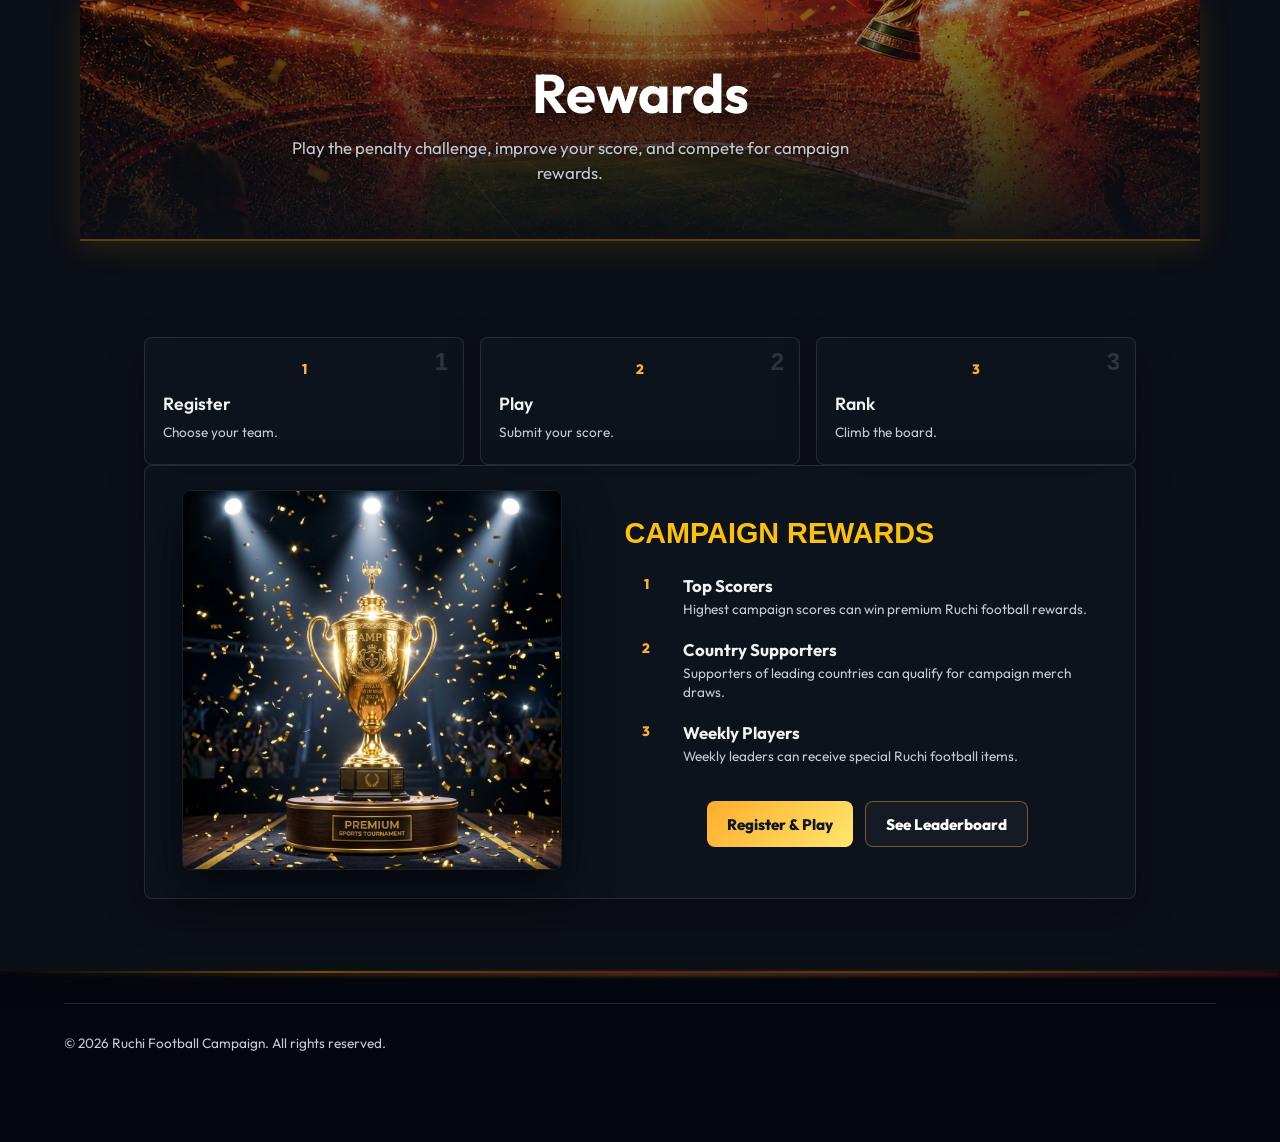
==== commit 070839b8: "Remove site navigation bars" ====
--- a/campaign.html
+++ b/campaign.html
@@ -9,15 +9,6 @@
   <link rel="stylesheet" href="styles.css">
 </head>
 <body>
-  <nav class="navbar" id="navbar">
-    <a href="index.html" class="logo">
-      <img src="assets/images/ruchi_logo.jpg" alt="Ruchi Logo">
-      <span>RUCHI<span>2026</span></span>
-    </a>
-    <div class="nav-cta">
-      <a href="registration.html" class="btn btn-primary nav-main-btn">Register</a>
-    </div>
-  </nav>
 
   <section class="subpage-header simple-subpage">
     <div class="hero-parallax-bg" style="background-image: url('assets/images/stadium_hero.png');"></div>
--- a/styles.css
+++ b/styles.css
@@ -4663,3 +4663,700 @@
   border-radius: 50%;
   background: var(--primary-neon);
 }
+
+/* ==========================================
+   MOBILE RESPONSIVE HARDENING
+   ========================================== */
+
+html,
+body {
+  width: 100%;
+  max-width: 100%;
+  overflow-x: hidden;
+}
+
+body {
+  padding-bottom: calc(64px + env(safe-area-inset-bottom, 0));
+}
+
+* {
+  min-width: 0;
+}
+
+img,
+video,
+canvas,
+svg {
+  max-width: 100%;
+  height: auto;
+}
+
+.navbar,
+.hero-content,
+.subpage-header-content,
+.registration-container,
+.leaderboard-container,
+.booth-container,
+.booth-controls,
+.booth-preview-wrap,
+.footer-grid {
+  width: 100%;
+}
+
+.navbar {
+  gap: 14px;
+}
+
+.navbar .logo {
+  flex: 0 1 auto;
+  min-width: 0;
+}
+
+.navbar .logo > span {
+  white-space: nowrap;
+}
+
+.nav-cta {
+  flex: 0 0 auto;
+  gap: 8px;
+}
+
+.language-toggle {
+  flex: 0 0 auto;
+  margin-left: auto;
+  margin-right: 0;
+}
+
+.btn,
+.leaderboard-tab-btn,
+.filter-btn,
+.bottom-nav-tab,
+.dash-card,
+.country-card,
+.theme-card,
+.booth-opt-btn {
+  overflow-wrap: anywhere;
+}
+
+.hero-content,
+.subpage-header-content {
+  margin-inline: auto;
+}
+
+.hero-actions,
+.simple-actions,
+.booth-preview-actions,
+.result-actions {
+  align-items: stretch;
+}
+
+.reg-grid,
+.booth-upload-grid,
+.scoreboard-score-grid {
+  grid-template-columns: repeat(auto-fit, minmax(min(220px, 100%), 1fr));
+}
+
+.country-grid,
+.themes-grid,
+.gallery-grid,
+.overview-flow,
+.simple-dashboard {
+  grid-template-columns: repeat(auto-fit, minmax(min(180px, 100%), 1fr));
+}
+
+.booth-container {
+  display: grid;
+  grid-template-columns: minmax(0, 0.95fr) minmax(280px, 1.05fr);
+  align-items: start;
+}
+
+.booth-controls,
+.booth-preview-card {
+  min-width: 0;
+}
+
+.canvas-preview-frame {
+  width: 100%;
+  aspect-ratio: 4 / 5;
+  min-height: auto;
+}
+
+#booth-canvas {
+  width: 100%;
+  height: auto;
+}
+
+.scoreboard-table-wrap {
+  width: 100%;
+  overflow-x: auto;
+  -webkit-overflow-scrolling: touch;
+}
+
+.scoreboard-table {
+  width: 100%;
+}
+
+.game-modal {
+  padding: 12px;
+}
+
+.game-modal-content {
+  width: min(960px, 100%);
+  max-height: calc(100dvh - 24px);
+  overflow: hidden;
+}
+
+.game-canvas-container {
+  width: 100%;
+  aspect-ratio: 16 / 9;
+  min-height: 240px;
+}
+
+#game-canvas {
+  width: 100%;
+  height: 100%;
+  display: block;
+}
+
+.mobile-bottom-nav {
+  display: none;
+}
+
+@media (max-width: 1024px) {
+  .booth-container {
+    grid-template-columns: 1fr;
+  }
+
+  .booth-preview-wrap {
+    order: -1;
+  }
+}
+
+@media (max-width: 768px) {
+  body {
+    padding-bottom: calc(70px + env(safe-area-inset-bottom, 0));
+  }
+
+  .navbar {
+    position: sticky;
+    top: 0;
+    min-height: 58px;
+    padding: 8px 12px;
+    gap: 8px;
+  }
+
+  .navbar .logo {
+    font-size: 0.92rem;
+    gap: 8px;
+  }
+
+  .navbar .logo img {
+    height: 30px !important;
+  }
+
+  .language-toggle {
+    min-width: 44px;
+    min-height: 36px;
+    padding: 7px 9px;
+    font-size: 0.72rem;
+  }
+
+  .nav-main-btn,
+  .nav-cta .btn {
+    min-height: 36px;
+    padding: 8px 10px !important;
+    font-size: 0.78rem !important;
+  }
+
+  .hero,
+  .simple-hero {
+    min-height: auto;
+    padding: 48px 14px 36px;
+  }
+
+  .subpage-header,
+  .simple-subpage {
+    min-height: 220px;
+    padding: 54px 14px 36px;
+  }
+
+  .hero-content,
+  .subpage-header-content {
+    padding-inline: 0;
+  }
+
+  .badge-logo {
+    max-width: min(176px, 62vw);
+  }
+
+  .hero-content h1,
+  .subpage-header-content h2,
+  .section-title h2 {
+    font-size: clamp(1.75rem, 9vw, 2.45rem);
+  }
+
+  .hero-content p,
+  .subpage-header-content p,
+  .section-title p {
+    font-size: 0.96rem;
+    line-height: 1.55;
+  }
+
+  .simple-card,
+  .glass-card {
+    padding: 16px;
+  }
+
+  .country-card,
+  .theme-card,
+  .booth-opt-btn {
+    min-height: 82px;
+  }
+
+  .dashboard-header {
+    align-items: stretch;
+  }
+
+  .dashboard-user-info {
+    align-items: flex-start;
+  }
+
+  .user-avatar-badge {
+    width: 42px;
+    height: 42px;
+    flex: 0 0 auto;
+  }
+
+  .dash-card {
+    min-height: 104px;
+  }
+
+  .game-card h3 {
+    flex-direction: column;
+    align-items: flex-start;
+  }
+
+  .game-hud {
+    top: 8px;
+    left: 8px;
+    right: 8px;
+    gap: 8px;
+  }
+
+  .hud-item {
+    padding: 7px 8px;
+    font-size: 0.72rem;
+  }
+
+  .game-start-overlay,
+  .game-result-overlay {
+    padding: 14px;
+  }
+
+  .scoreboard-ui {
+    padding: 14px;
+  }
+
+  .leaderboard-tabs {
+    display: grid;
+    grid-template-columns: 1fr 1fr;
+  }
+
+  .scoreboard-table {
+    min-width: 520px;
+  }
+
+  .gallery-filters {
+    flex-wrap: nowrap;
+    justify-content: flex-start;
+    overflow-x: auto;
+    padding-bottom: 8px;
+    -webkit-overflow-scrolling: touch;
+  }
+
+  .filter-btn {
+    flex: 0 0 auto;
+    white-space: nowrap;
+  }
+
+  .mobile-bottom-nav {
+    display: grid;
+    grid-template-columns: repeat(5, minmax(0, 1fr));
+    padding-inline: 4px;
+  }
+
+  .simple-mobile-nav .bottom-nav-tab {
+    min-width: 0;
+    padding: 6px 3px calc(6px + env(safe-area-inset-bottom, 0));
+    line-height: 1.1;
+  }
+}
+
+@media (max-width: 420px) {
+  .navbar {
+    gap: 6px;
+  }
+
+  .navbar .logo > span {
+    font-size: 0.82rem;
+  }
+
+  .navbar .logo img {
+    height: 28px !important;
+  }
+
+  .language-toggle {
+    min-width: 40px;
+    padding-inline: 7px;
+  }
+
+  .nav-main-btn,
+  .nav-cta .btn {
+    padding-inline: 8px !important;
+  }
+
+  .hero,
+  .simple-hero,
+  .subpage-header,
+  .simple-subpage,
+  section,
+  .simple-section {
+    padding-left: 12px !important;
+    padding-right: 12px !important;
+  }
+
+  .hero-actions,
+  .simple-actions,
+  .booth-preview-actions,
+  .result-actions {
+    gap: 10px;
+  }
+
+  .btn {
+    min-height: 44px;
+    padding: 11px 14px;
+    font-size: 0.9rem;
+  }
+
+  .country-grid,
+  .themes-grid,
+  .gallery-grid,
+  .overview-flow,
+  .simple-dashboard {
+    grid-template-columns: 1fr;
+  }
+
+  .leaderboard-tabs {
+    grid-template-columns: 1fr;
+  }
+
+  .scoreboard-table {
+    min-width: 460px;
+  }
+
+  .game-modal {
+    padding: 8px;
+    align-items: flex-start;
+    overflow-y: auto;
+  }
+
+  .game-modal-content {
+    max-height: calc(100dvh - 16px);
+  }
+
+  .game-canvas-container {
+    min-height: 190px;
+  }
+
+  .simple-mobile-nav .bottom-nav-tab {
+    font-size: 0.66rem;
+  }
+
+  .bottom-lock {
+    font-size: 0.52rem;
+  }
+}
+
+@media (max-width: 350px) {
+  .navbar .logo > span {
+    display: none;
+  }
+
+  .language-toggle {
+    min-width: 38px;
+  }
+}
+
+/* ==========================================
+   FULLSCREEN DASHBOARD
+   ========================================== */
+
+#registration.dashboard-fullscreen {
+  max-width: none;
+  width: 100%;
+  min-height: calc(100dvh - 68px);
+  margin: 0;
+  padding: 88px clamp(18px, 5vw, 72px) 56px !important;
+  display: flex;
+  align-items: stretch;
+}
+
+#registration.dashboard-fullscreen .registration-container {
+  width: 100%;
+  max-width: 1280px;
+  margin: 0 auto;
+  display: flex;
+}
+
+#registration.dashboard-fullscreen .reg-success-card {
+  display: flex !important;
+  flex-direction: column;
+  justify-content: center;
+  gap: 24px;
+  min-height: calc(100dvh - 212px);
+}
+
+#registration.dashboard-fullscreen .dashboard-header {
+  width: 100%;
+  margin: 0;
+  padding: clamp(20px, 3vw, 34px);
+}
+
+#registration.dashboard-fullscreen .dashboard-user-info {
+  gap: 18px;
+}
+
+#registration.dashboard-fullscreen .user-avatar-badge {
+  width: clamp(52px, 6vw, 72px);
+  height: clamp(52px, 6vw, 72px);
+  font-size: clamp(0.85rem, 1.4vw, 1.05rem);
+}
+
+#registration.dashboard-fullscreen .user-info-text h3 {
+  font-size: clamp(1.35rem, 2.6vw, 2.35rem);
+}
+
+#registration.dashboard-fullscreen .user-info-text p {
+  margin-top: 6px;
+  font-size: clamp(0.95rem, 1.4vw, 1.1rem);
+}
+
+#registration.dashboard-fullscreen .simple-dashboard {
+  flex: 1;
+  display: grid;
+  grid-template-columns: repeat(4, minmax(0, 1fr));
+  gap: clamp(14px, 2vw, 24px);
+  align-content: stretch;
+}
+
+#registration.dashboard-fullscreen .dash-card {
+  min-height: clamp(190px, 28vh, 320px);
+  padding: clamp(22px, 3vw, 38px);
+  display: flex;
+  flex-direction: column;
+  align-items: flex-start;
+  justify-content: flex-end;
+}
+
+#registration.dashboard-fullscreen .dash-card-icon {
+  margin-bottom: auto;
+  font-size: clamp(0.85rem, 1.2vw, 1rem);
+}
+
+#registration.dashboard-fullscreen .dash-card-title {
+  font-size: clamp(1.15rem, 2.2vw, 1.8rem);
+  line-height: 1.1;
+  text-align: left;
+}
+
+@media (max-width: 1024px) {
+  #registration.dashboard-fullscreen .simple-dashboard {
+    grid-template-columns: repeat(2, minmax(0, 1fr));
+  }
+
+  #registration.dashboard-fullscreen .dash-card {
+    min-height: 190px;
+  }
+}
+
+@media (max-width: 768px) {
+  #registration.dashboard-fullscreen {
+    min-height: auto;
+    padding: 28px 14px 86px !important;
+  }
+
+  #registration.dashboard-fullscreen .reg-success-card {
+    justify-content: flex-start;
+    min-height: auto;
+    gap: 16px;
+  }
+
+  #registration.dashboard-fullscreen .dashboard-header {
+    padding: 16px;
+  }
+
+  #registration.dashboard-fullscreen .simple-dashboard {
+    grid-template-columns: repeat(2, minmax(0, 1fr));
+    gap: 12px;
+  }
+
+  #registration.dashboard-fullscreen .dash-card {
+    min-height: 132px;
+    padding: 16px;
+  }
+}
+
+@media (max-width: 420px) {
+  #registration.dashboard-fullscreen {
+    padding-left: 12px !important;
+    padding-right: 12px !important;
+  }
+
+  #registration.dashboard-fullscreen .simple-dashboard {
+    grid-template-columns: 1fr;
+  }
+
+  #registration.dashboard-fullscreen .dash-card {
+    min-height: 112px;
+  }
+}
+
+/* ==========================================
+   VISUAL DASHBOARD CARDS
+   ========================================== */
+
+.dash-card {
+  overflow: hidden;
+  isolation: isolate;
+}
+
+.dash-card-visual {
+  position: absolute;
+  inset: 0;
+  z-index: 0;
+}
+
+.dash-card-visual::after {
+  content: '';
+  position: absolute;
+  inset: 0;
+  background:
+    linear-gradient(180deg, rgba(8, 11, 18, 0.08), rgba(8, 11, 18, 0.82) 72%),
+    linear-gradient(135deg, rgba(255, 176, 46, 0.16), rgba(200, 25, 46, 0.12));
+}
+
+.dash-card-visual img {
+  width: 100%;
+  height: 100%;
+  object-fit: cover;
+  display: block;
+  transform: scale(1.02);
+  transition: transform 0.35s ease;
+}
+
+.dash-card:hover .dash-card-visual img {
+  transform: scale(1.07);
+}
+
+.dash-card-content {
+  position: relative;
+  z-index: 1;
+  width: 100%;
+  margin-top: auto;
+}
+
+.dash-card .dash-card-icon {
+  display: inline-flex;
+  align-items: center;
+  width: auto;
+  margin: 0 0 8px;
+  padding: 6px 9px;
+  border-radius: 999px;
+  background: rgba(11, 15, 22, 0.78);
+  color: #ffcf73;
+  font-size: 0.7rem;
+  line-height: 1;
+  letter-spacing: 0.08em;
+}
+
+.dash-card .dash-card-title {
+  color: #fff;
+  text-shadow: 0 8px 22px rgba(0, 0, 0, 0.58);
+}
+
+.card-leaderboard .dash-card-visual img {
+  object-position: center 42%;
+}
+
+.card-photobooth .dash-card-visual img {
+  object-position: center top;
+}
+
+.card-gallery .dash-card-visual img {
+  object-position: center;
+}
+
+#registration.dashboard-fullscreen .dash-card {
+  justify-content: flex-end;
+}
+
+#registration.dashboard-fullscreen .dash-card-icon {
+  margin-bottom: 10px;
+}
+
+#registration.dashboard-fullscreen .dash-card-content {
+  margin-top: 0;
+}
+
+@media (max-width: 768px) {
+  .dash-card-visual::after {
+    background:
+      linear-gradient(180deg, rgba(8, 11, 18, 0.04), rgba(8, 11, 18, 0.84) 68%),
+      linear-gradient(135deg, rgba(255, 176, 46, 0.12), rgba(200, 25, 46, 0.1));
+  }
+
+  .dash-card .dash-card-icon {
+    font-size: 0.64rem;
+    padding: 5px 8px;
+  }
+}
+
+/* Home page without top menu */
+.home-no-navbar .hero,
+.home-no-navbar .simple-hero {
+  padding-top: 64px;
+}
+
+@media (max-width: 768px) {
+  .home-no-navbar .hero,
+  .home-no-navbar .simple-hero {
+    padding-top: 34px;
+  }
+}
+
+/* Site-wide no top menu spacing */
+.subpage-header,
+.simple-subpage {
+  padding-top: 64px;
+  min-height: 240px;
+}
+
+#registration.dashboard-fullscreen {
+  padding-top: 40px !important;
+}
+
+body {
+  padding-bottom: 0;
+}
+
+@media (max-width: 768px) {
+  .subpage-header,
+  .simple-subpage {
+    padding-top: 34px;
+    min-height: 190px;
+  }
+
+  body {
+    padding-bottom: 0;
+  }
+}
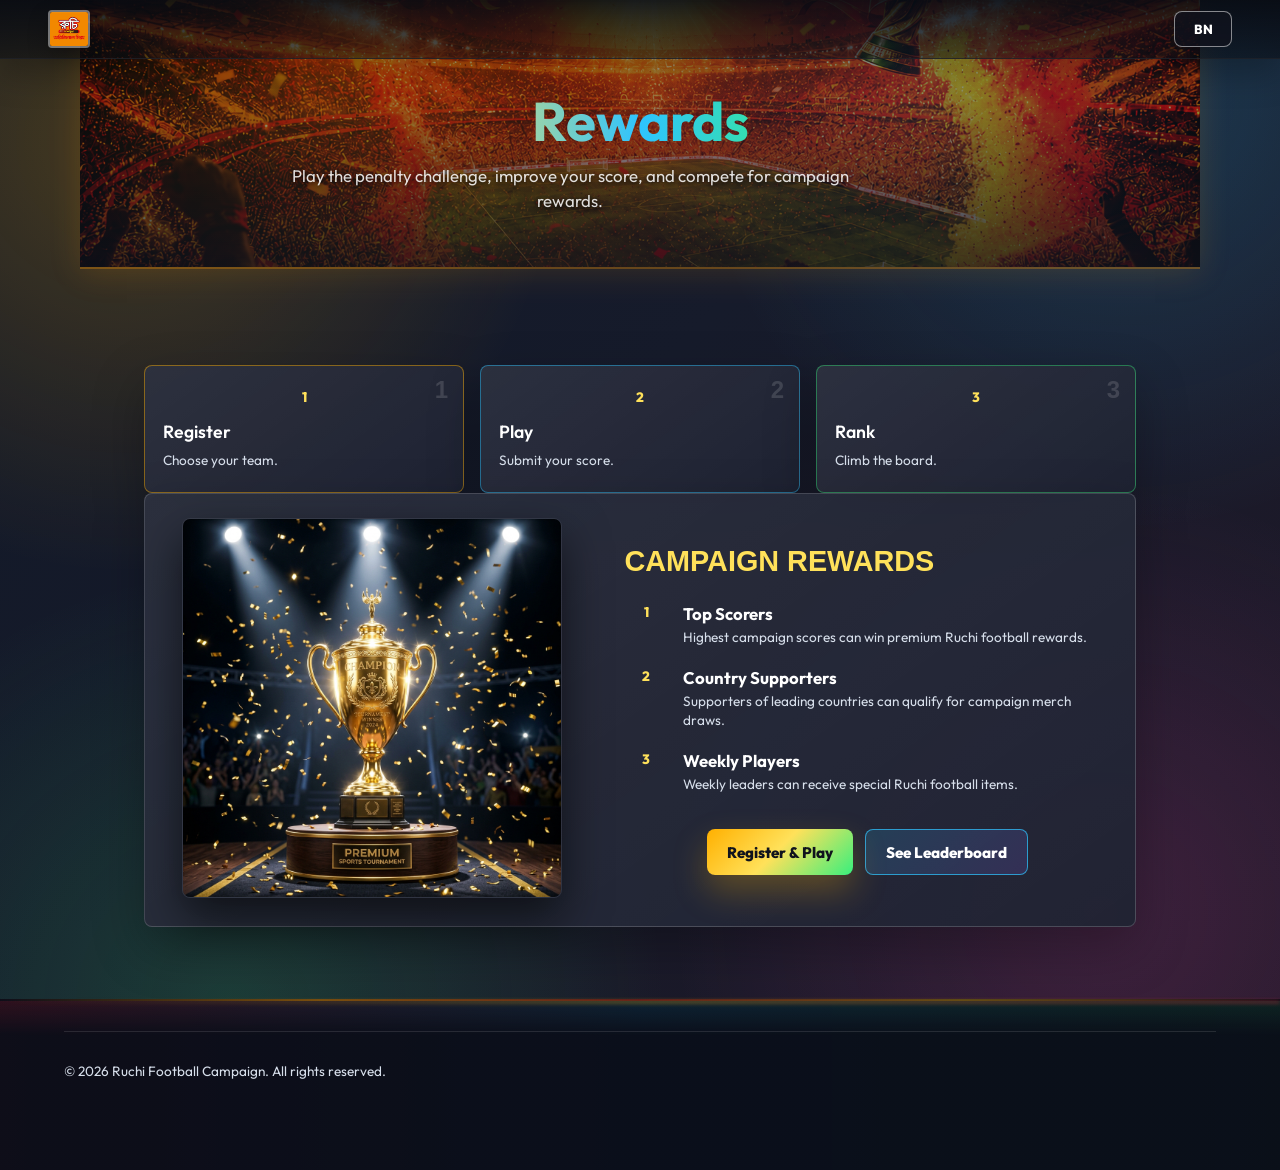
==== commit c22f379c: "Add colorful theme and language header" ====
--- a/campaign.html
+++ b/campaign.html
@@ -9,6 +9,12 @@
   <link rel="stylesheet" href="styles.css">
 </head>
 <body>
+  <header class="site-topbar" aria-label="Site header">
+    <a href="index.html" class="site-brand">
+      <img src="assets/images/ruchi_logo.jpg" alt="Ruchi Logo">
+    </a>
+    <div class="site-language-slot"></div>
+  </header>
 
   <section class="subpage-header simple-subpage">
     <div class="hero-parallax-bg" style="background-image: url('assets/images/stadium_hero.png');"></div>
--- a/styles.css
+++ b/styles.css
@@ -5321,6 +5321,247 @@
   }
 }
 
+/* Final spacing for compact brand/language header */
+.home-no-navbar .hero,
+.home-no-navbar .simple-hero,
+.subpage-header,
+.simple-subpage {
+  padding-top: 92px;
+}
+
+#registration.dashboard-fullscreen {
+  padding-top: 76px !important;
+}
+
+@media (max-width: 768px) {
+  .home-no-navbar .hero,
+  .home-no-navbar .simple-hero,
+  .subpage-header,
+  .simple-subpage {
+    padding-top: 72px;
+  }
+
+  #registration.dashboard-fullscreen {
+    padding-top: 64px !important;
+  }
+}
+
+/* ==========================================
+   COLORFUL THEME REFRESH
+   ========================================== */
+
+:root {
+  --bg-stadium: #10131d;
+  --bg-card: rgba(18, 22, 36, 0.9);
+  --bg-card-hover: rgba(28, 35, 58, 0.96);
+  --primary-neon: #ffb000;
+  --accent-red: #ef233c;
+  --accent-blue: #2ec4ff;
+  --accent-gold: #ffe15a;
+  --accent-green: #38ef7d;
+  --accent-pink: #ff4fb8;
+  --accent-violet: #8f6cff;
+  --text-gray: #d7dfeb;
+  --shadow-neon: 0 18px 42px rgba(255, 176, 0, 0.18);
+}
+
+body {
+  background:
+    radial-gradient(circle at 10% 12%, rgba(255, 176, 0, 0.22), transparent 28%),
+    radial-gradient(circle at 88% 8%, rgba(46, 196, 255, 0.18), transparent 28%),
+    radial-gradient(circle at 18% 86%, rgba(56, 239, 125, 0.16), transparent 30%),
+    radial-gradient(circle at 86% 78%, rgba(255, 79, 184, 0.15), transparent 30%),
+    linear-gradient(135deg, #111827 0%, #161b2b 42%, #201827 100%);
+  color: #fff;
+}
+
+.site-topbar {
+  background:
+    linear-gradient(90deg, rgba(239, 35, 60, 0.92), rgba(255, 176, 0, 0.9) 34%, rgba(46, 196, 255, 0.88) 68%, rgba(56, 239, 125, 0.82)),
+    rgba(10, 13, 24, 0.96);
+  border-bottom-color: rgba(255, 255, 255, 0.22);
+  box-shadow: 0 14px 34px rgba(0, 0, 0, 0.26);
+}
+
+.site-brand img,
+.logo img {
+  border: 2px solid rgba(255, 255, 255, 0.42);
+  box-shadow: 0 8px 20px rgba(0, 0, 0, 0.28);
+}
+
+.language-toggle {
+  background: rgba(16, 19, 29, 0.76);
+  border-color: rgba(255, 255, 255, 0.5);
+  color: #fff;
+}
+
+.hero::before,
+.subpage-header::before {
+  background:
+    linear-gradient(180deg, rgba(16, 19, 29, 0.12), rgba(16, 19, 29, 0.78)),
+    radial-gradient(circle at 24% 24%, rgba(255, 176, 0, 0.26), transparent 38%),
+    radial-gradient(circle at 76% 20%, rgba(46, 196, 255, 0.18), transparent 38%),
+    radial-gradient(circle at 50% 88%, rgba(239, 35, 60, 0.2), transparent 42%);
+}
+
+.hero-parallax-bg {
+  filter: saturate(1.18) brightness(0.9) contrast(1.05);
+}
+
+.hero-content h1,
+.subpage-header-content h2,
+.section-title h2 {
+  background: linear-gradient(90deg, #fff 0%, #ffe15a 22%, #2ec4ff 50%, #38ef7d 74%, #ff8a00 100%);
+  -webkit-background-clip: text;
+  background-clip: text;
+  -webkit-text-fill-color: transparent;
+  color: transparent;
+  text-shadow: none;
+}
+
+.hero-content p,
+.subpage-header-content p,
+.section-title p {
+  color: rgba(255, 255, 255, 0.86);
+}
+
+.btn-primary {
+  background: linear-gradient(135deg, #ffb000, #ffe15a 48%, #38ef7d);
+  color: #10131d;
+  box-shadow: 0 16px 34px rgba(255, 176, 0, 0.28);
+}
+
+.btn-secondary {
+  background: linear-gradient(135deg, rgba(46, 196, 255, 0.16), rgba(143, 108, 255, 0.16));
+  border-color: rgba(46, 196, 255, 0.72);
+  color: #fff;
+}
+
+.btn-accent {
+  background: linear-gradient(135deg, #ef233c, #ff4fb8 54%, #ffb000);
+  color: #fff;
+  box-shadow: 0 16px 34px rgba(239, 35, 60, 0.24);
+}
+
+.glass-card,
+.flow-step,
+.country-card,
+.theme-card,
+.gallery-item,
+.scoreboard-table-wrap,
+.leaderboard-tabs,
+.dash-card,
+.app-lock-card,
+.scoreboard-ui,
+.game-modal-content,
+.booth-preview-card {
+  background:
+    linear-gradient(145deg, rgba(255, 255, 255, 0.1), rgba(255, 255, 255, 0.045)),
+    rgba(20, 25, 42, 0.9);
+  border-color: rgba(255, 255, 255, 0.16);
+  box-shadow: 0 20px 52px rgba(0, 0, 0, 0.28);
+}
+
+.flow-step:nth-child(1),
+.country-card:nth-child(4n+1),
+.theme-card:nth-child(5n+1) {
+  border-color: rgba(255, 176, 0, 0.46);
+}
+
+.flow-step:nth-child(2),
+.country-card:nth-child(4n+2),
+.theme-card:nth-child(5n+2) {
+  border-color: rgba(46, 196, 255, 0.46);
+}
+
+.flow-step:nth-child(3),
+.country-card:nth-child(4n+3),
+.theme-card:nth-child(5n+3) {
+  border-color: rgba(56, 239, 125, 0.42);
+}
+
+.flow-step:nth-child(4),
+.country-card:nth-child(4n+4),
+.theme-card:nth-child(5n+4) {
+  border-color: rgba(255, 79, 184, 0.42);
+}
+
+.step-icon,
+.reward-icon,
+.theme-card-icon,
+.booth-opt-icon,
+.dash-card-icon,
+.lock-icon-glow {
+  color: #ffe15a;
+}
+
+.country-card.selected,
+.theme-card.selected,
+.leaderboard-tab-btn.active,
+.filter-btn.active,
+.booth-opt-btn.active {
+  background:
+    linear-gradient(135deg, rgba(255, 176, 0, 0.24), rgba(46, 196, 255, 0.16)),
+    rgba(24, 30, 48, 0.96);
+  border-color: rgba(255, 225, 90, 0.72);
+  box-shadow: 0 16px 34px rgba(255, 176, 0, 0.18);
+}
+
+.dash-card-visual::after {
+  background:
+    linear-gradient(180deg, rgba(8, 11, 18, 0.02), rgba(8, 11, 18, 0.7) 68%),
+    linear-gradient(135deg, rgba(255, 176, 0, 0.22), rgba(46, 196, 255, 0.16), rgba(255, 79, 184, 0.14));
+}
+
+.dash-card .dash-card-icon {
+  background: linear-gradient(135deg, rgba(239, 35, 60, 0.84), rgba(255, 176, 0, 0.84));
+  color: #fff;
+}
+
+.card-games {
+  border-color: rgba(255, 176, 0, 0.46);
+}
+
+.card-leaderboard {
+  border-color: rgba(56, 239, 125, 0.42);
+}
+
+.card-photobooth {
+  border-color: rgba(46, 196, 255, 0.46);
+}
+
+.card-gallery {
+  border-color: rgba(255, 79, 184, 0.46);
+}
+
+.scoreboard-table th {
+  background: linear-gradient(90deg, rgba(239, 35, 60, 0.16), rgba(46, 196, 255, 0.12));
+  color: rgba(255, 255, 255, 0.78);
+}
+
+.scoreboard-table tr:hover td {
+  background: rgba(255, 176, 0, 0.08);
+}
+
+.filter-btn {
+  border-color: rgba(46, 196, 255, 0.38);
+}
+
+.footer {
+  background:
+    linear-gradient(180deg, rgba(16, 19, 29, 0), rgba(10, 13, 24, 0.9) 20%),
+    linear-gradient(90deg, rgba(239, 35, 60, 0.16), rgba(46, 196, 255, 0.12), rgba(56, 239, 125, 0.1)),
+    #090d18;
+}
+
+@media (max-width: 768px) {
+  .site-topbar {
+    background:
+      linear-gradient(90deg, rgba(239, 35, 60, 0.94), rgba(255, 176, 0, 0.9), rgba(46, 196, 255, 0.86)),
+      rgba(10, 13, 24, 0.96);
+  }
+}
+
 /* Home page without top menu */
 .home-no-navbar .hero,
 .home-no-navbar .simple-hero {
@@ -5360,3 +5601,90 @@
     padding-bottom: 0;
   }
 }
+
+/* Compact brand and language header */
+.site-topbar {
+  position: fixed;
+  top: 0;
+  left: 0;
+  right: 0;
+  z-index: 1200;
+  display: flex;
+  align-items: center;
+  justify-content: space-between;
+  gap: 14px;
+  min-height: 58px;
+  padding: 10px clamp(14px, 4vw, 48px);
+  background: linear-gradient(180deg, rgba(8, 11, 18, 0.92), rgba(8, 11, 18, 0.56));
+  border-bottom: 1px solid rgba(255, 255, 255, 0.08);
+}
+
+.site-brand {
+  display: inline-flex;
+  align-items: center;
+  min-width: 0;
+}
+
+.site-brand img {
+  display: block;
+  width: auto;
+  height: 38px;
+  border-radius: 4px;
+}
+
+.site-language-slot {
+  display: flex;
+  align-items: center;
+  justify-content: flex-end;
+  flex: 0 0 auto;
+}
+
+.site-language-slot .language-toggle {
+  margin: 0;
+}
+
+.home-no-navbar .hero,
+.home-no-navbar .simple-hero {
+  padding-top: 92px;
+}
+
+.subpage-header,
+.simple-subpage {
+  padding-top: 92px;
+}
+
+#registration.dashboard-fullscreen {
+  padding-top: 76px !important;
+}
+
+@media (max-width: 768px) {
+  .site-topbar {
+    min-height: 52px;
+    padding: 8px 12px;
+  }
+
+  .site-brand img {
+    height: 32px;
+  }
+
+  .site-language-slot .language-toggle {
+    min-width: 42px;
+    min-height: 34px;
+    padding: 7px 9px;
+    font-size: 0.72rem;
+  }
+
+  .home-no-navbar .hero,
+  .home-no-navbar .simple-hero {
+    padding-top: 72px;
+  }
+
+  .subpage-header,
+  .simple-subpage {
+    padding-top: 72px;
+  }
+
+  #registration.dashboard-fullscreen {
+    padding-top: 64px !important;
+  }
+}
